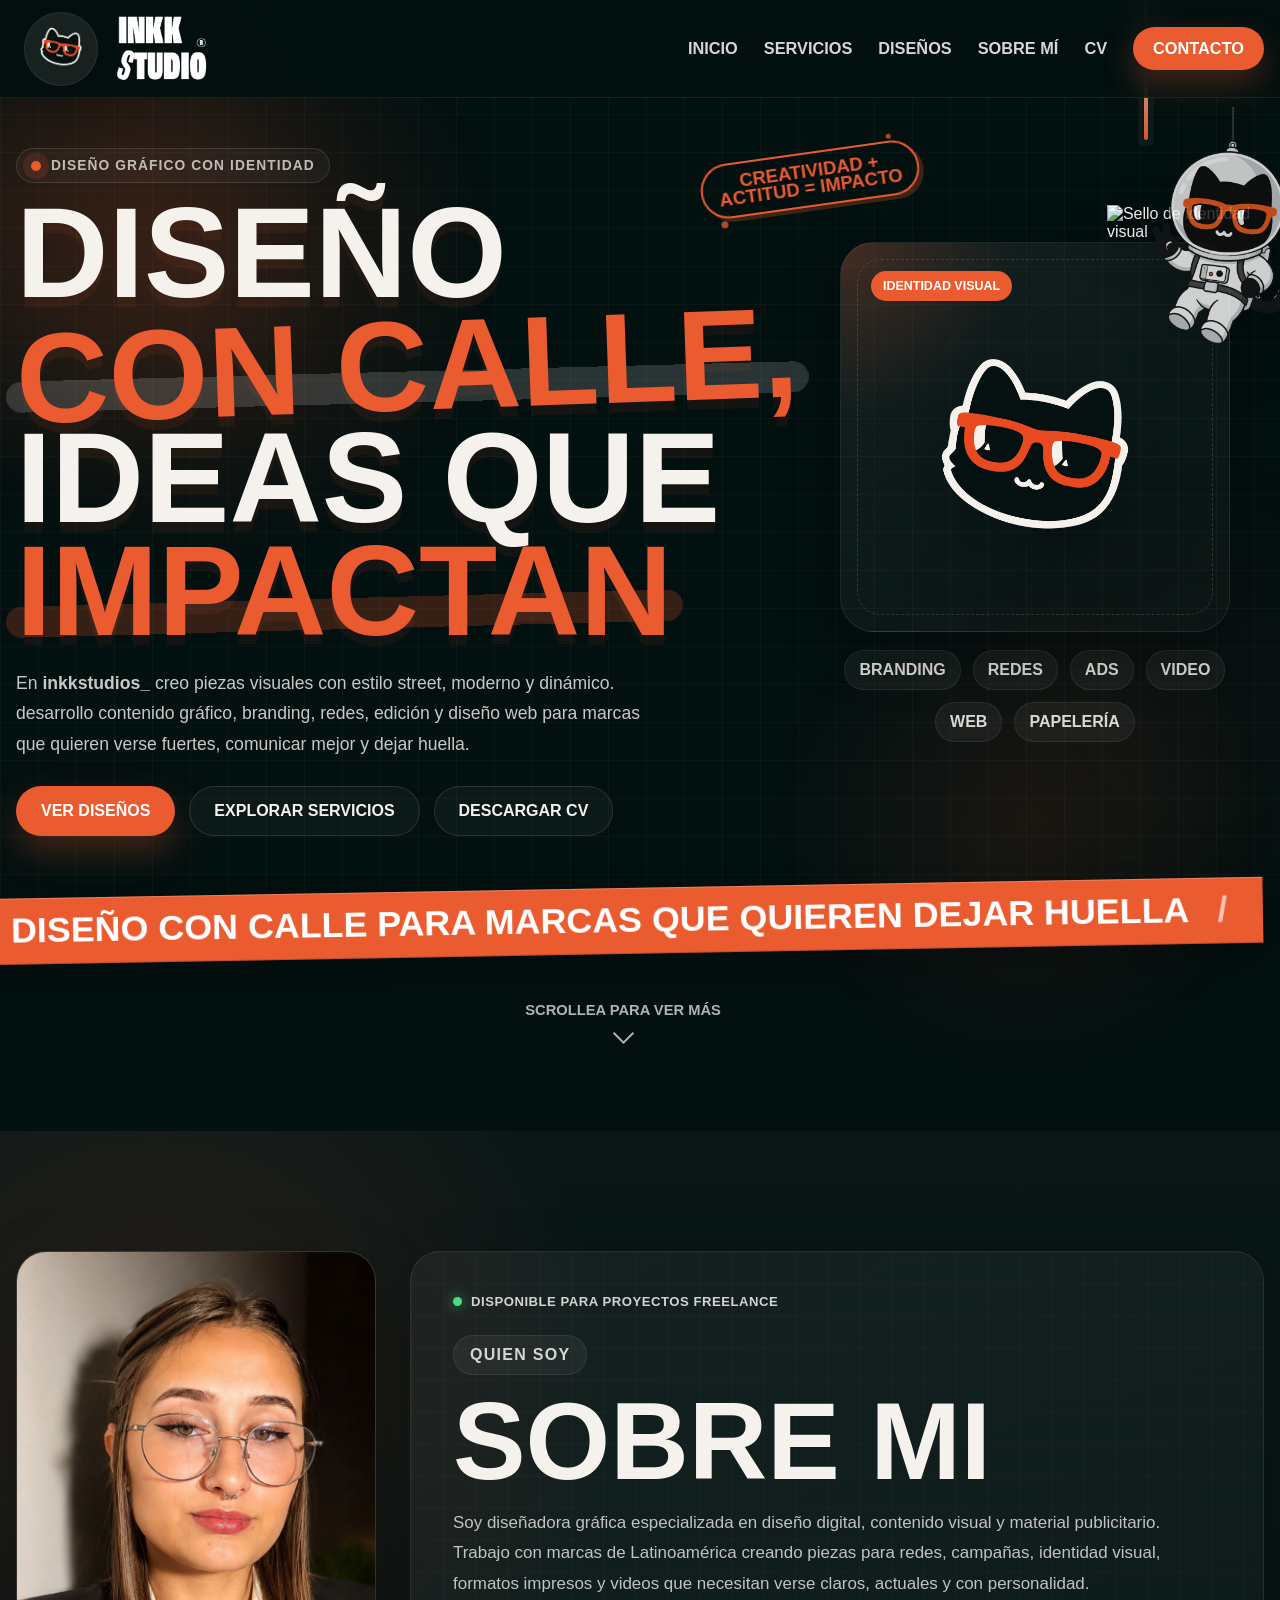
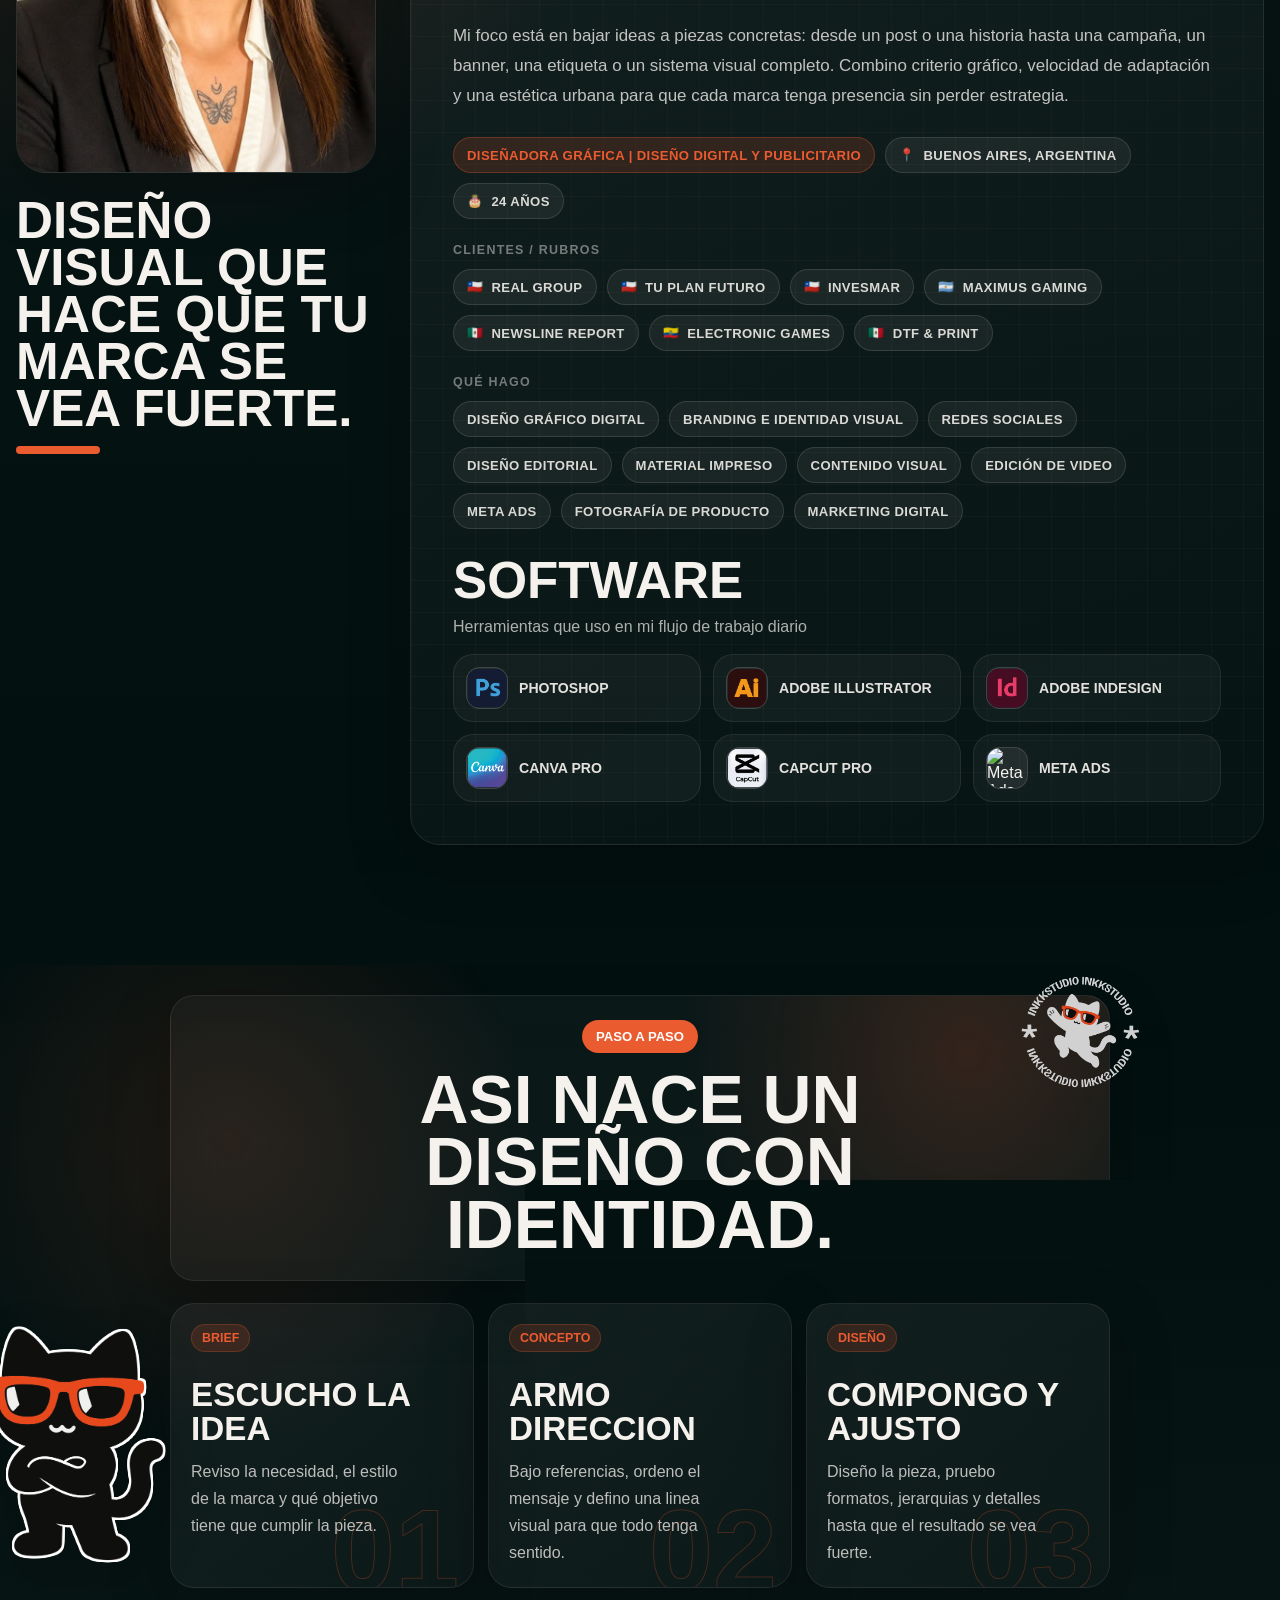
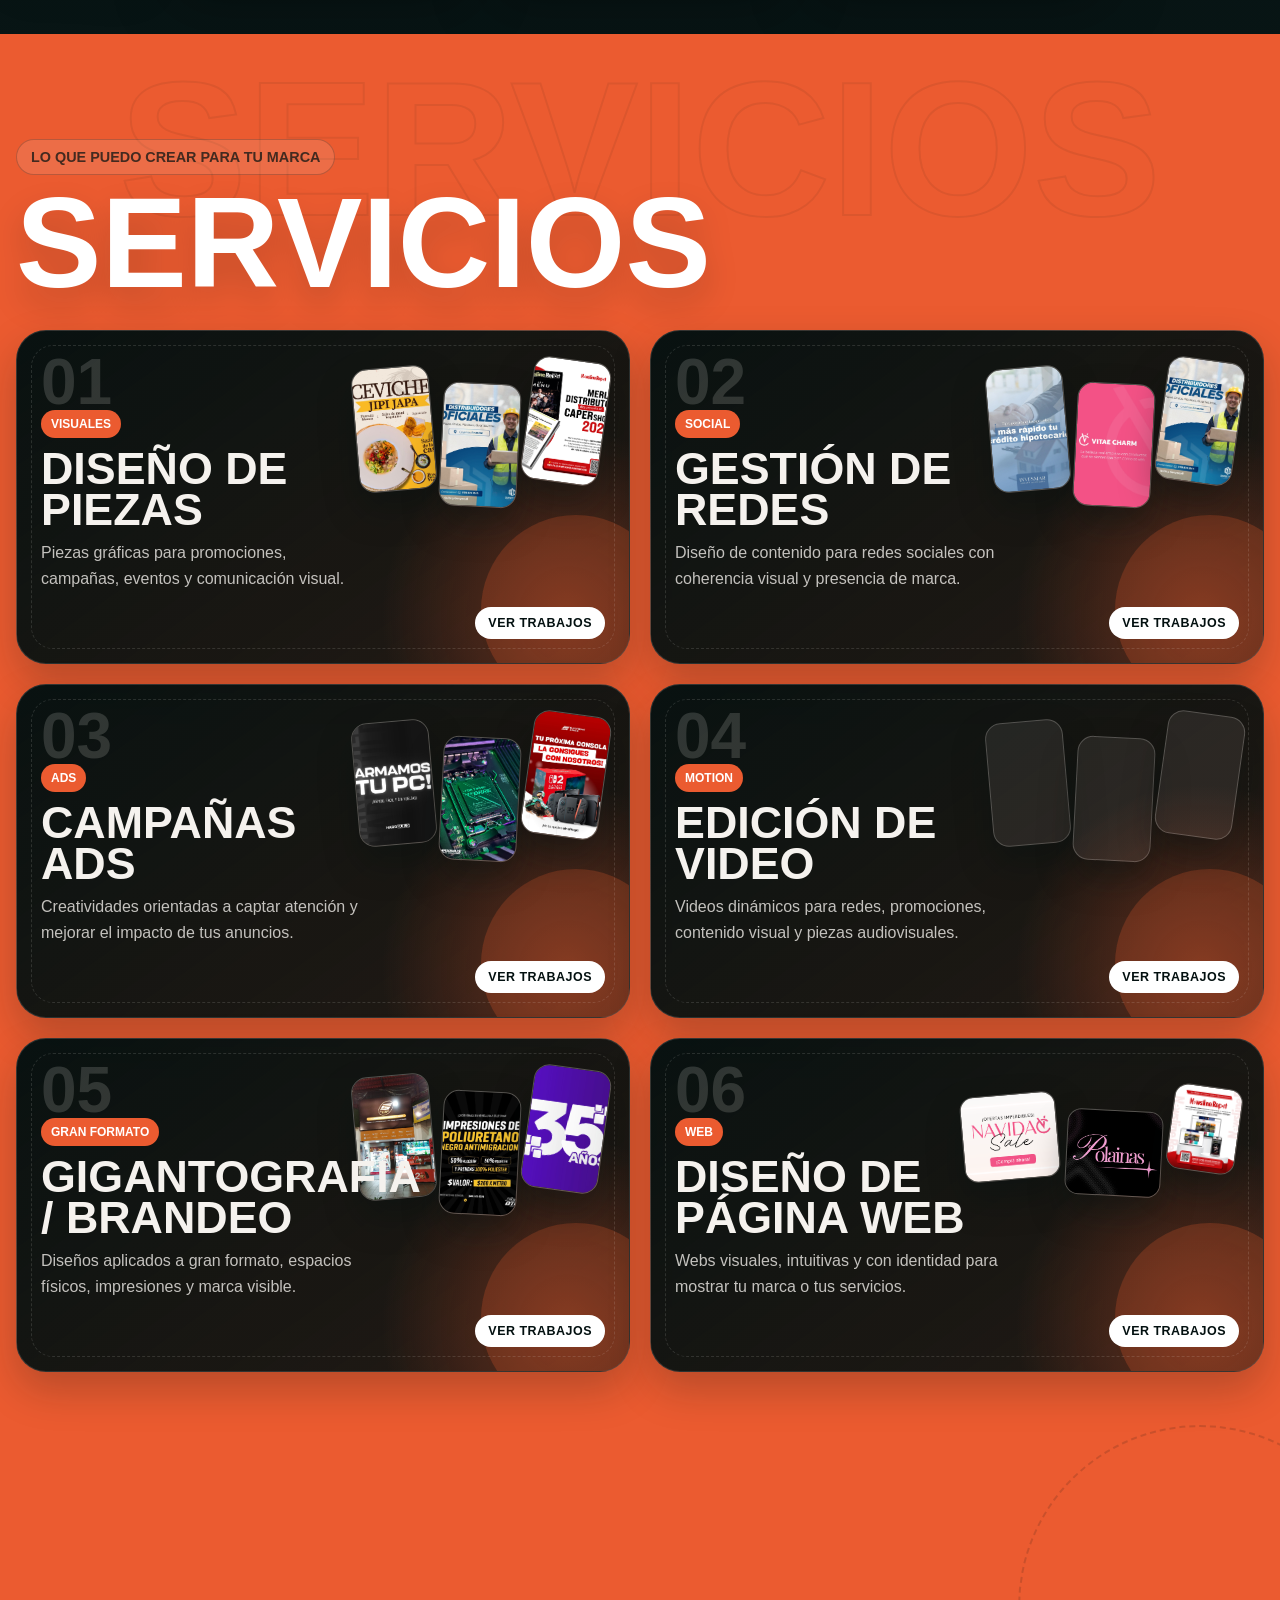
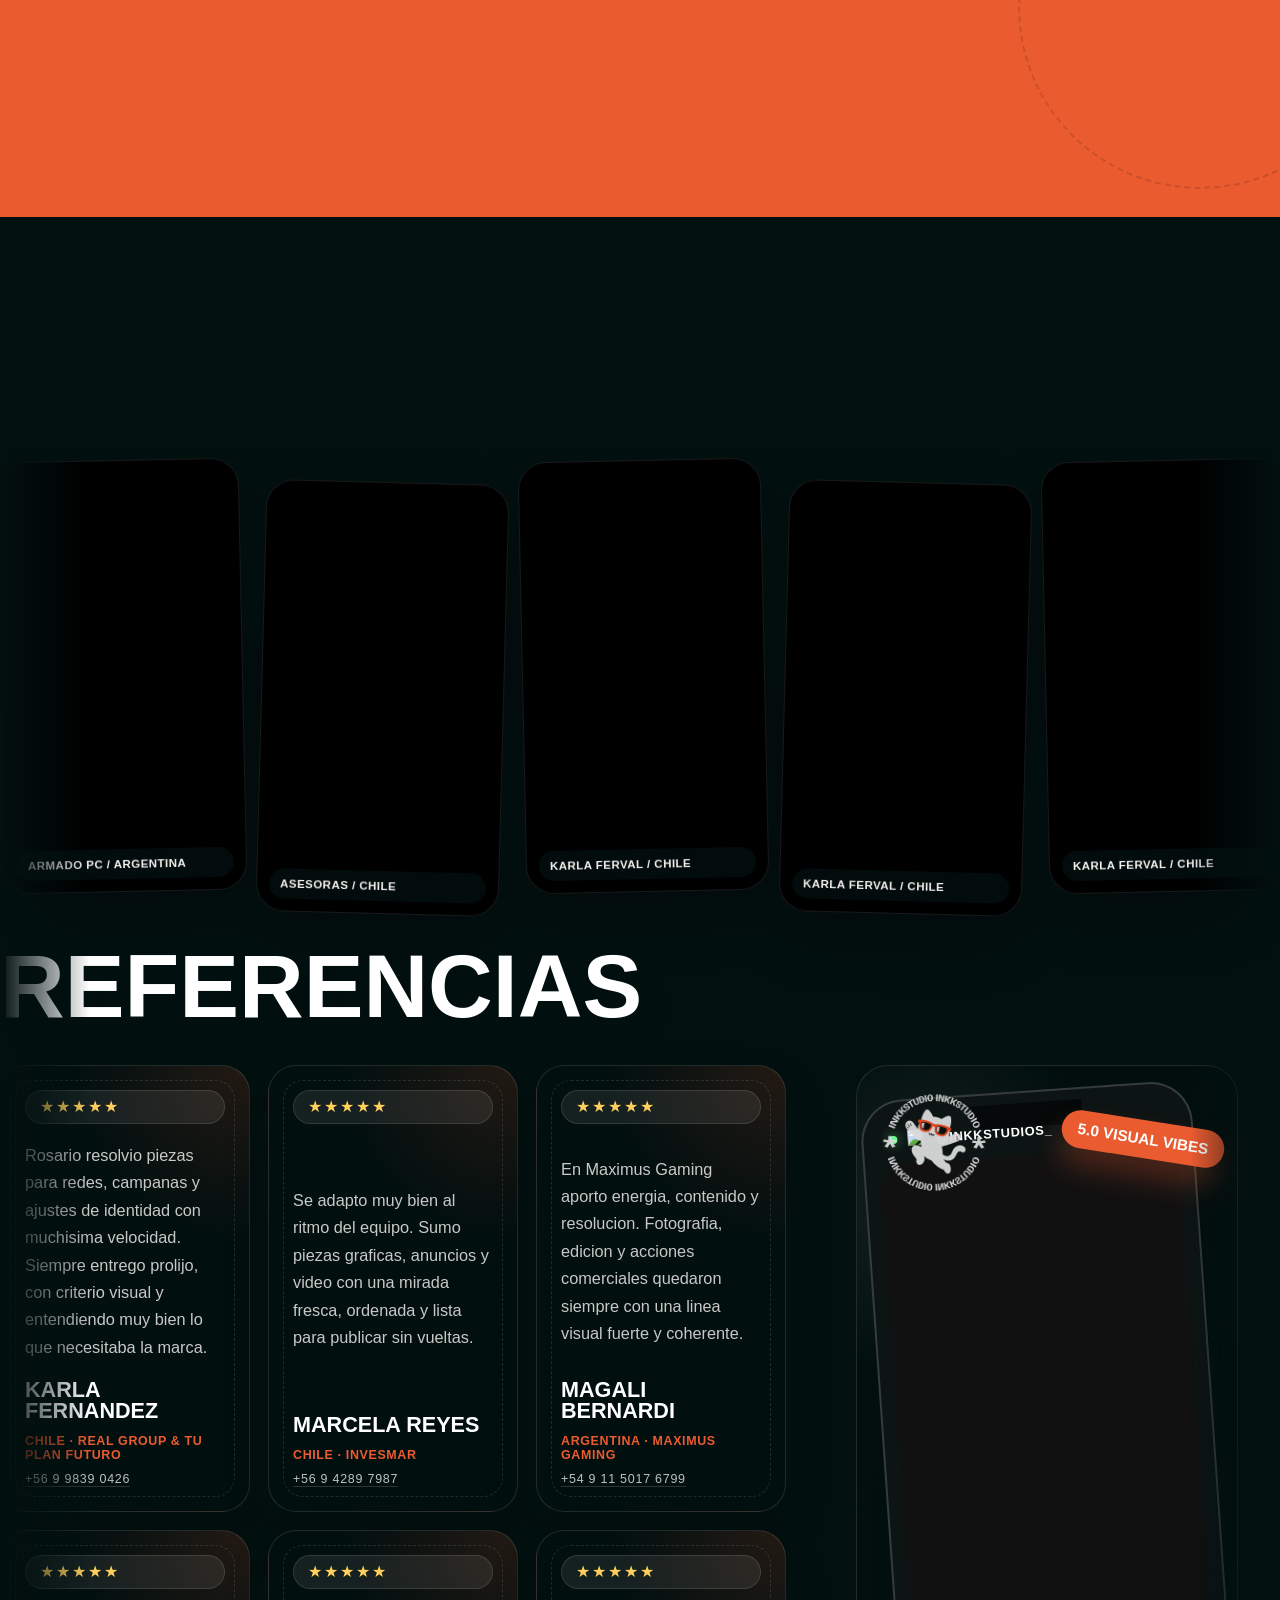
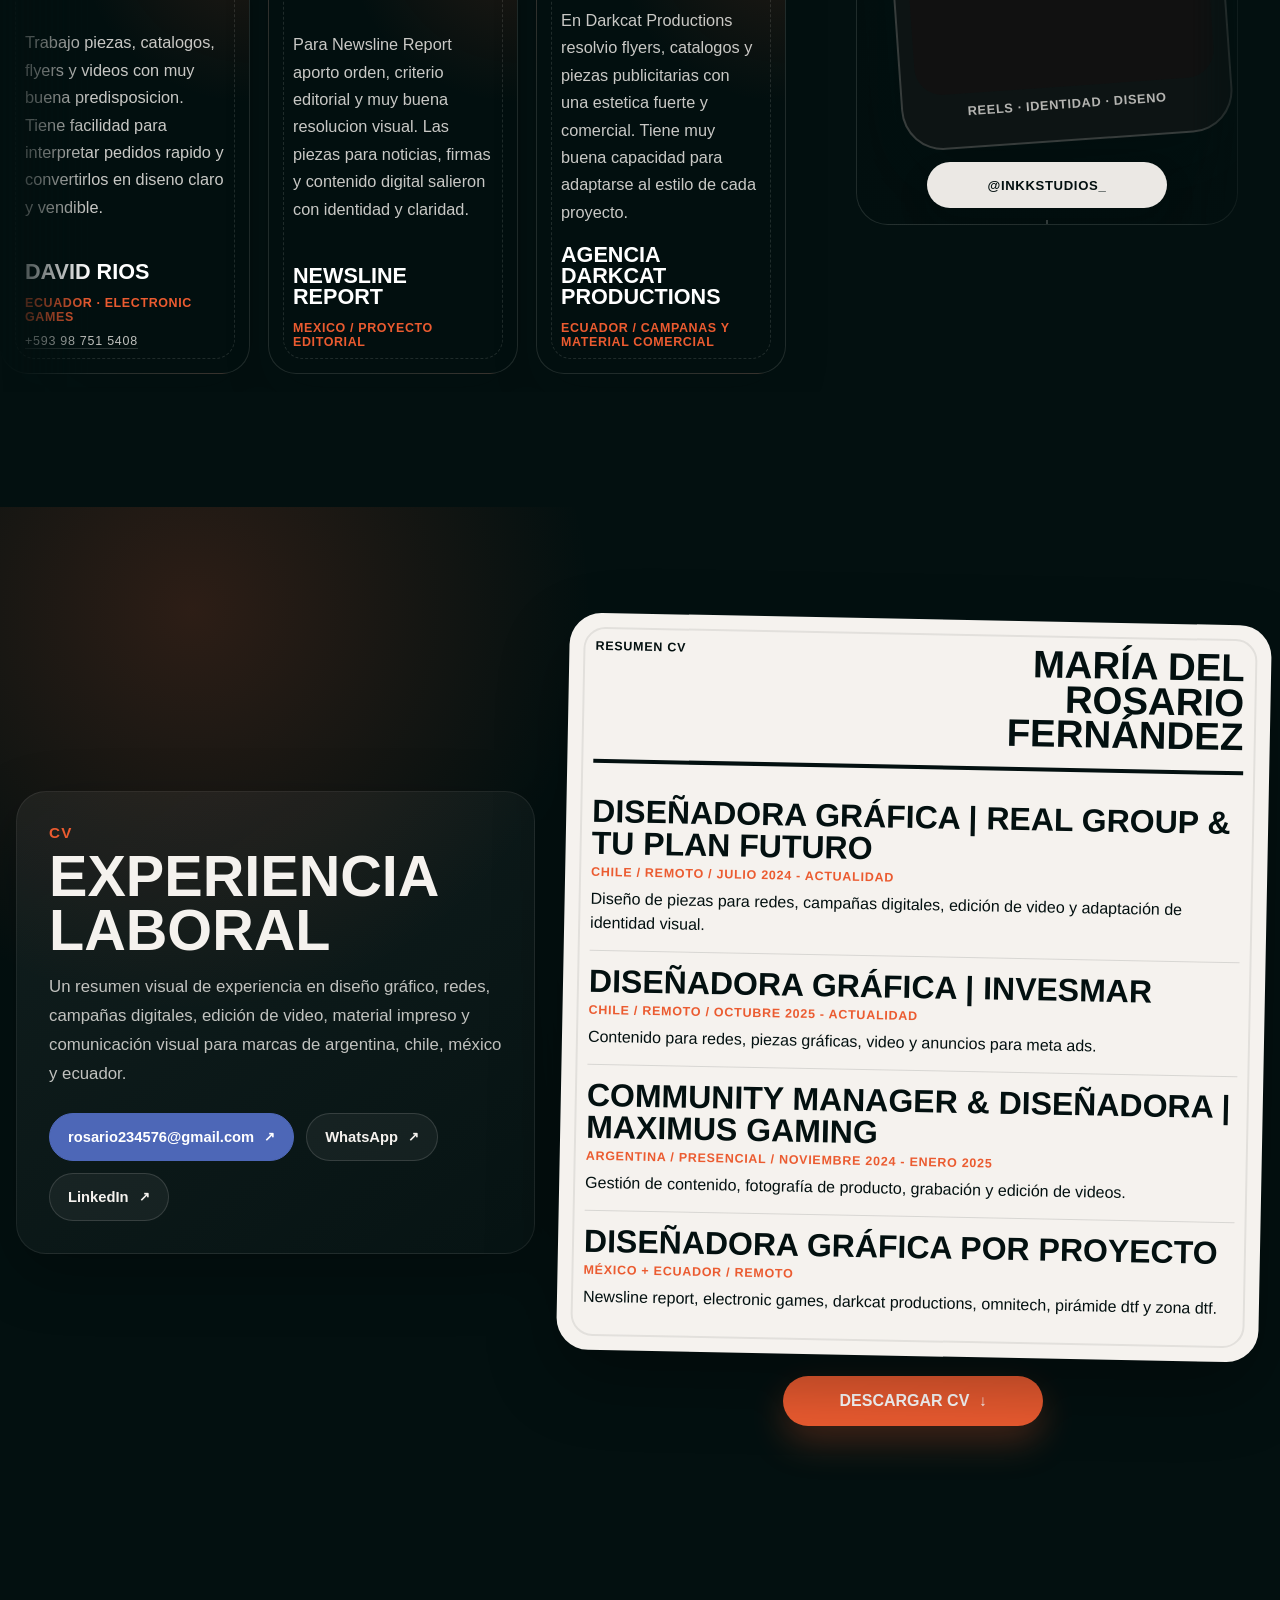
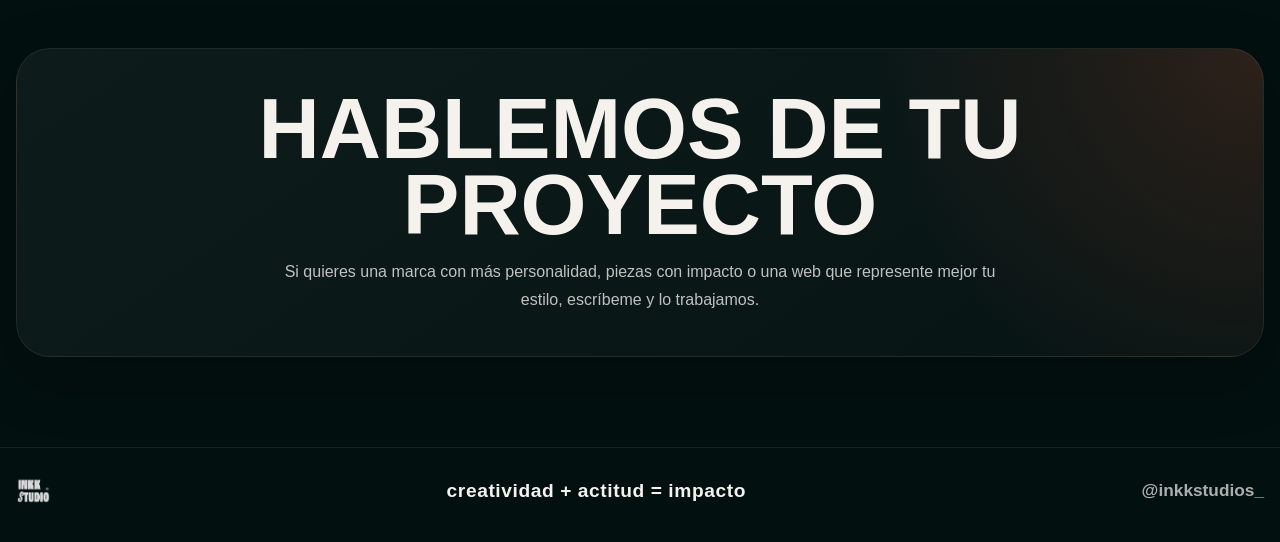
==== index.html @ b358d3f7 "commit inicial" ====
<!DOCTYPE html>
<html lang="es">
<head>
  <meta charset="UTF-8" />
  <meta name="viewport" content="width=device-width, initial-scale=1.0" />
  <title>Inkkstudios_ | Creatividad + Actitud = Impacto</title>
  <meta
    name="description"
    content="Inkkstudios_ es un estudio de diseño gráfico con estilo street, moderno y animado."
  />
  <link rel="stylesheet" href="css/style.css">
</head>
<body>
  <div class="bg-grid"></div>
  <div class="blob one"></div>
  <div class="blob two"></div>
  <div class="astronaut-rig" aria-hidden="true">
    <span class="astronaut-rope"></span>
    <div class="scroll-astronaut">
      <img src="assets/Gato astro.png" alt="">
    </div>
  </div>

  <header class="site-header">
    <div class="container nav">
      <a href="#inicio" class="brand">
        <div class="brand-logo">
          <img src="assets/gato.png" alt="Logo Inkkstudios_">
        </div>
        <div class="brand-name">
          <img src="assets/Logo Blanco.png" alt="Inkkstudios_" class="brand-wordmark">
        </div>
      </a>

      <nav class="nav-links">
        <a href="#inicio">inicio</a>
        <a href="#servicios">servicios</a>
        <a href="#disenos">diseños</a>
        <a href="#sobre-mi">sobre mí</a>
        <a href="#cv">cv</a>
        <a href="https://wa.me/5491132598397" target="_blank" class="btn-nav">contacto</a>
      </nav>
    </div>
  </header>

  <main>
    <section class="hero" id="inicio">
      <div class="container hero-wrap">
        <div class="hero-copy reveal-left">
          <span class="hero-kicker">diseño gráfico con identidad</span>
          <div class="hero-slogan">creatividad + actitud = impacto</div>

          <h1 class="hero-title">
            <span class="title-line title-bold">DISEÑO</span>
            <span class="title-line typing-line accent">
              <span class="typing-text typing-1">CON CALLE,</span>
            </span>
            <span class="title-line">IDEAS QUE</span>
            <span class="title-line typing-line">
              <span class="typing-text typing-2">IMPACTAN</span>
            </span>
          </h1>

          <p>
            en <strong>inkkstudios_</strong> creo piezas visuales con estilo street,
            moderno y dinámico. desarrollo contenido gráfico, branding, redes,
            edición y diseño web para marcas que quieren verse fuertes,
            comunicar mejor y dejar huella.
          </p>

          <div class="hero-actions">
            <a href="#disenos" class="btn btn-primary">ver diseños</a>
            <a href="#servicios" class="btn btn-secondary">explorar servicios</a>
            <a href="assets/CV-Maria-del-Rosario-Fernandez.pdf" download class="btn btn-secondary">descargar cv</a>
          </div>

        </div>

        <div class="hero-visual reveal-right">
          <div class="hero-card">
            <div class="hero-card-content">
              <span class="label">identidad visual</span>

              <div class="hero-logo">
                <img src="assets/gato.png" alt="Mascota Inkkstudios_">
              </div>

              <div class="hero-card-bottom">
              </div>
              <article class="review-card reveal-scale delay-2">
                <div class="review-stars" aria-label="5 estrellas">
                  <span>â˜…</span><span>â˜…</span><span>â˜…</span><span>â˜…</span><span>â˜…</span>
                </div>
                <p>Para Newsline Report aporto orden, criterio editorial y muy buena resolucion visual. Las piezas para noticias, firmas y contenido digital salieron con identidad y claridad.</p>
                <div class="review-footer">
                  <strong>Newsline Report</strong>
                  <span>Mexico / proyecto editorial</span>
                </div>
              </article>

              <article class="review-card reveal-scale delay-3">
                <div class="review-stars" aria-label="5 estrellas">
                  <span>â˜…</span><span>â˜…</span><span>â˜…</span><span>â˜…</span><span>â˜…</span>
                </div>
                <p>En Darkcat Productions resolvio flyers, catalogos y piezas publicitarias con una estetica fuerte y comercial. Tiene muy buena capacidad para adaptarse al estilo de cada proyecto.</p>
                <div class="review-footer">
                  <strong>Agencia Darkcat Productions</strong>
                  <span>Ecuador / campanas y material comercial</span>
                </div>
              </article>
            </div>

            <img class="hero-stamp" src="assets/sello .png" alt="Sello de identidad visual">
          </div>

          <div class="hero-tags">
            <span>branding</span>
            <span>redes</span>
            <span>ads</span>
            <span>video</span>
            <span>web</span>
            <span>papelería</span>
          </div>
        </div>

        <div class="hero-marquee" aria-label="Diseño con calle para marcas que quieren dejar huella">
          <div class="hero-marquee-track">
            <span>Diseño con calle para marcas que quieren dejar huella</span>
            <span>Creatividad + actitud = impacto</span>
            <span>Identidad visual con energía urbana</span>
            <span>Diseño con calle para marcas que quieren dejar huella</span>
            <span>Creatividad + actitud = impacto</span>
            <span>Identidad visual con energía urbana</span>
          </div>
        </div>

        <a href="#sobre-mi" class="scroll-cue" aria-label="Scrollear para ver más contenido">
          <span>scrollea para ver más</span>
          <span class="scroll-arrow" aria-hidden="true"></span>
        </a>
      </div>
    </section>

    <section class="about reveal" id="sobre-mi">
      <div class="container about-wrap">
        <div class="about-portrait reveal-left">
          <div class="about-photo-card">
            <img src="assets/Foto.jpg" alt="Foto de Inkkstudios_">
          </div>
          <h2>Diseño visual que hace que tu marca se vea fuerte.</h2>
        </div>

        <div class="about-copy reveal-right">
          <span class="about-status"><span></span> disponible para proyectos freelance</span>
          <span class="about-kicker">quien soy</span>
          <h2>sobre mi</h2>

          <p>
            Soy diseñadora gráfica especializada en diseño digital, contenido visual y material
            publicitario. Trabajo con marcas de Latinoamérica creando piezas para redes,
            campañas, identidad visual, formatos impresos y videos que necesitan verse claros,
            actuales y con personalidad.
          </p>

          <p>
            Mi foco está en bajar ideas a piezas concretas: desde un post o una historia hasta
            una campaña, un banner, una etiqueta o un sistema visual completo. Combino criterio
            gráfico, velocidad de adaptación y una estética urbana para que cada marca tenga
            presencia sin perder estrategia.
          </p>

          <div class="about-meta">
            <span>Diseñadora Gráfica | Diseño digital y publicitario</span>
            <span class="meta-chip meta-location">Buenos Aires, Argentina</span>
            <span>24 años</span>
          </div>

          <div class="about-section-block">
            <span class="about-mini-title">clientes / rubros</span>
            <div class="about-chip-list">
              <span class="country-chip country-cl">Real Group</span>
              <span class="country-chip country-cl">Tu Plan Futuro</span>
              <span class="country-chip country-cl">Invesmar</span>
              <span class="country-chip country-ar">Maximus Gaming</span>
              <span class="country-chip country-mx">Newsline Report</span>
              <span class="country-chip country-ec">Electronic Games</span>
              <span class="country-chip country-mx">DTF & print</span>
            </div>
          </div>

          <div class="about-section-block">
            <span class="about-mini-title">qué hago</span>
            <div class="about-chip-list">
              <span>Diseño gráfico digital</span>
              <span>Branding e identidad visual</span>
              <span>Redes sociales</span>
              <span>Diseño editorial</span>
              <span>Material impreso</span>
              <span>Contenido visual</span>
              <span>Edición de video</span>
              <span>Meta Ads</span>
              <span>Fotografía de producto</span>
              <span>Marketing digital</span>
            </div>
          </div>

          <div class="software-panel">
            <div class="software-head">
              <h3>software</h3>
              <p>herramientas que uso en mi flujo de trabajo diario</p>
            </div>

            <div class="software-list">
              <article class="software-item">
                <div class="software-icon" aria-hidden="true">
                  <img src="assets/Programas/Iconos 1-27.png" alt="Photoshop" class="software-icon-img">
                </div>
                <span class="software-name">Photoshop</span>
              </article>
              <article class="software-item">
                <div class="software-icon" aria-hidden="true">
                  <img src="assets/Programas/Iconos 1-28.png" alt="Illustrator" class="software-icon-img">
                </div>
                <span class="software-name">Adobe Illustrator</span>
              </article>
              <article class="software-item">
                <div class="software-icon" aria-hidden="true">
                  <img src="assets/Programas/Iconos 1-29.png" alt="InDesign" class="software-icon-img">
                </div>
                <span class="software-name">Adobe InDesign</span>
              </article>
              <article class="software-item">
                <div class="software-icon" aria-hidden="true">
                  <img src="assets/Programas/Iconos 1-33.png" alt="Canva" class="software-icon-img">
                </div>
                <span class="software-name">Canva Pro</span>
              </article>
              <article class="software-item">
                <div class="software-icon" aria-hidden="true">
                  <img src="assets/Programas/Iconos 1-32.png" alt="CapCut Pro" class="software-icon-img">
                </div>
                <span class="software-name">CapCut Pro</span>
              </article>
              <article class="software-item">
                <div class="software-icon" aria-hidden="true">
                  <img src="assets/Programas/MetaAds.png" alt="Meta Ads" class="software-icon-img">
                </div>
                <span class="software-name">Meta Ads</span>
              </article>
            </div>
          </div>
        </div>
      </div>
    </section>

    <section class="creative-bridge creative-bridge-cross" aria-label="Puente entre sobre mi y servicios">
      <div class="container bridge-wrap reveal">
        <div class="bridge-copy">
          <img src="assets/Sello .png" alt="Sello de identidad" class="bridge-stamp">
          <span class="bridge-kicker">paso a paso</span>
          <h2>asi nace un diseño con identidad.</h2>
        </div>
        <div class="bridge-steps">
          <article class="bridge-step reveal-scale delay-1" data-step="01">
            <span class="bridge-step-label">brief</span>
            <h3>escucho la idea</h3>
            <p>reviso la necesidad, el estilo de la marca y qué objetivo tiene que cumplir la pieza.</p>
          </article>
          <article class="bridge-step reveal-scale delay-2" data-step="02">
            <span class="bridge-step-label">concepto</span>
            <h3>armo direccion</h3>
            <p>bajo referencias, ordeno el mensaje y defino una linea visual para que todo tenga sentido.</p>
          </article>
          <article class="bridge-step reveal-scale delay-3" data-step="03">
            <span class="bridge-step-label">diseño</span>
            <h3>compongo y ajusto</h3>
            <p>diseño la pieza, pruebo formatos, jerarquias y detalles hasta que el resultado se vea fuerte.</p>
          </article>
        </div>
        <div class="bridge-cat" aria-hidden="true">
          <img src="assets/Gato posando 1 .png" alt="">
        </div>
      </div>
    </section>

<section class="services" id="servicios">
  <div class="container services-wrap">
    <div class="services-head reveal">
      <span class="services-kicker">lo que puedo crear para tu marca</span>
      <h2>servicios</h2>
    </div>

    <div class="services-grid">
      <a href="servicios/diseno-de-piezas.html" class="service-item reveal-scale delay-1">
        <span class="service-number">01</span>
        <div class="service-preview" aria-hidden="true">
          <img src="assets/proyectos/Gastronomia ( Ecuador)/1.jpg" alt="">
          <img src="assets/proyectos/Distribuidora ( Ecuador )/Post/1.jpg" alt="">
          <img src="assets/proyectos/Noticias (Méx y Arg)/Post/Nota Merlin.jpg" alt="">
        </div>
        <div class="service-content">
          <span class="service-tag">visuales</span>
          <h3>diseño de piezas</h3>
          <p>piezas gráficas para promociones, campañas, eventos y comunicación visual.</p>
          <span class="service-cta">ver trabajos</span>
        </div>
      </a>

      <a href="servicios/gestion-de-redes.html" class="service-item reveal-scale delay-2">
        <span class="service-number">02</span>
        <div class="service-preview" aria-hidden="true">
          <img src="assets/proyectos/Invesmar- (Chile)/01 - Post/1.jpg" alt="">
          <img src="assets/proyectos/Tienda Cosmética ( Argentina )/Post/1.jpg" alt="">
          <img src="assets/proyectos/Distribuidora ( Ecuador )/Post/1.jpg" alt="">
        </div>
        <div class="service-content">
          <span class="service-tag">social</span>
          <h3>gestión de redes</h3>
          <p>diseño de contenido para redes sociales con coherencia visual y presencia de marca.</p>
          <span class="service-cta">ver trabajos</span>
        </div>
      </a>

      <a href="servicios/campanas-ads.html" class="service-item reveal-scale delay-3">
        <span class="service-number">03</span>
        <div class="service-preview" aria-hidden="true">
          <img src="assets/proyectos/Armado de pc (Arg)/Post/1.jpg" alt="">
          <img src="assets/proyectos/Maximus gaming (Argentina)/fotos/1.jpg" alt="">
          <img src="assets/proyectos/Videojuegos (Ecuador)/Post/1.jpg" alt="">
        </div>
        <div class="service-content">
          <span class="service-tag">ads</span>
          <h3>campañas ads</h3>
          <p>creatividades orientadas a captar atención y mejorar el impacto de tus anuncios.</p>
          <span class="service-cta">ver trabajos</span>
        </div>
      </a>

      <a href="servicios/edicion-de-video.html" class="service-item reveal-scale delay-4">
        <span class="service-number">04</span>
        <div class="service-preview" aria-hidden="true">
          <video muted autoplay loop playsinline>
            <source src="assets/proyectos/Invesmar- (Chile)/Videos/1.mp4" type="video/mp4">
          </video>
          <video muted autoplay loop playsinline>
            <source src="assets/proyectos/Noticias (Méx y Arg)/Video/Newsline report 2.mp4" type="video/mp4">
          </video>
          <video muted autoplay loop playsinline>
            <source src="assets/proyectos/Armado de pc (Arg)/Video/1080 x 1920 (1).mp4" type="video/mp4">
          </video>
        </div>
        <div class="service-content">
          <span class="service-tag">motion</span>
          <h3>edición de video</h3>
          <p>videos dinámicos para redes, promociones, contenido visual y piezas audiovisuales.</p>
          <span class="service-cta">ver trabajos</span>
        </div>
      </a>

      <a href="servicios/gigantografia-brandeo.html" class="service-item reveal-scale delay-1">
        <span class="service-number">05</span>
        <div class="service-preview" aria-hidden="true">
          <img src="assets/proyectos/Videojuegos (Ecuador)/Carteles ( Gigantografía)/1.jpg" alt="">
          <img src="assets/proyectos/Imprenta DTF ( México)/1.jpg" alt="">
          <img src="assets/proyectos/Noticias (Méx y Arg)/Banner redes/Facebook.jpg" alt="">
        </div>
        <div class="service-content">
          <span class="service-tag">gran formato</span>
          <h3>gigantografía / brandeo</h3>
          <p>diseños aplicados a gran formato, espacios físicos, impresiones y marca visible.</p>
          <span class="service-cta">ver trabajos</span>
        </div>
      </a>

      <a href="servicios/diseno-web.html" class="service-item reveal-scale delay-2">
        <span class="service-number">06</span>
        <div class="service-preview service-preview-wide" aria-hidden="true">
          <img src="assets/proyectos/Tienda Cosmética ( Argentina )/Banner web/1.png" alt="">
          <img src="assets/proyectos/Indumentaria (arg)/Banner web/Banners/1.jpg" alt="">
          <img src="assets/proyectos/Noticias (Méx y Arg)/Post/Web.jpg" alt="">
        </div>
        <div class="service-content">
          <span class="service-tag">web</span>
          <h3>diseño de página web</h3>
          <p>webs visuales, intuitivas y con identidad para mostrar tu marca o tus servicios.</p>
          <span class="service-cta">ver trabajos</span>
        </div>
      </a>

      <a href="servicios/indumentaria.html" class="service-item reveal-scale delay-3">
        <span class="service-number">07</span>
        <div class="service-preview" aria-hidden="true">
          <img src="assets/proyectos/Indumentaria (arg)/Fotos/1.jpg" alt="">
          <img src="assets/proyectos/Indumentaria (arg)/Banner web/Productos/1.jpg" alt="">
          <img src="assets/proyectos/Imprenta DTF ( México)/IMG_6543.JPG" alt="">
        </div>
        <div class="service-content">
          <span class="service-tag">streetwear</span>
          <h3>indumentaria</h3>
          <p>aplicación gráfica sobre prendas, colecciones, uniformes y conceptos urbanos.</p>
          <span class="service-cta">ver trabajos</span>
        </div>
      </a>

      <a href="servicios/papeleria.html" class="service-item reveal-scale delay-4">
        <span class="service-number">08</span>
        <div class="service-preview" aria-hidden="true">
          <img src="assets/proyectos/Noticias (Méx y Arg)/Firmas corporativas/01 -Iris Galicia.jpg" alt="">
          <img src="assets/proyectos/Tienda Cosmética ( Argentina )/Etiquetas/Etiquetas nuevas_Blush .jpg" alt="">
          <img src="assets/proyectos/Asesoras Inmobiliaria ( Chile)/Marca/Original JPG.jpg" alt="">
        </div>
        <div class="service-content">
          <span class="service-tag">print</span>
          <h3>papelería</h3>
          <p>tarjetas, hojas membretadas, sobres y piezas impresas alineadas a tu identidad.</p>
          <span class="service-cta">ver trabajos</span>
        </div>
      </a>
    </div>
  </div>
</section>

    <section class="projects" id="disenos">
      <div class="container">
        <div class="section-head reveal">
          <h2>diseños</h2>
          <div class="video-tags" aria-label="Tipos de videos destacados">
            <span>reels</span>
            <span>ads</span>
            <span>historias</span>
            <span>campañas</span>
            <span>producto</span>
          </div>
        </div>
      </div>

      <div class="video-marquee reveal" aria-label="Carrusel infinito de videos de proyectos">
        <div class="video-marquee-track" data-video-marquee>
          <article class="video-tile">
            <video muted autoplay loop playsinline preload="auto" poster="assets/proyectos/Invesmar- (Chile)/01 - Post/1.jpg">
              <source src="assets/proyectos/Invesmar- (Chile)/Videos/1.mp4" type="video/mp4">
            </video>
            <span>invesmar / chile</span>
          </article>
          <article class="video-tile">
            <video muted autoplay loop playsinline preload="auto" poster="assets/proyectos/Maximus gaming (Argentina)/fotos/1.jpg">
              <source src="assets/proyectos/Maximus gaming (Argentina)/Videos/505a44c8-109b-477a-810c-bd90c9a0b3ab.mp4" type="video/mp4">
            </video>
            <span>maximus / argentina</span>
          </article>
          <article class="video-tile">
            <video muted autoplay loop playsinline preload="auto" poster="assets/proyectos/Noticias (Méx y Arg)/Post/Nota Merlin.jpg">
              <source src="assets/proyectos/Noticias (Méx y Arg)/Video/Newsline report 2.mp4" type="video/mp4">
            </video>
            <span>newsline / méxico</span>
          </article>
          <article class="video-tile">
            <video muted autoplay loop playsinline preload="auto" poster="assets/proyectos/Armado de pc (Arg)/Post/1.jpg">
              <source src="assets/proyectos/Armado de pc (Arg)/Video/1080 x 1920 (1).mp4" type="video/mp4">
            </video>
            <span>armado pc / argentina</span>
          </article>
          <article class="video-tile">
            <video muted autoplay loop playsinline preload="auto" poster="assets/proyectos/Distribuidora ( Ecuador )/Post/1.jpg">
              <source src="assets/proyectos/Distribuidora ( Ecuador )/Video/8620a042-ee78-423b-a843-beeae3a2118f.mp4" type="video/mp4">
            </video>
            <span>distribuidora / ecuador</span>
          </article>
          <article class="video-tile">
            <video muted autoplay loop playsinline preload="auto" poster="assets/proyectos/Asesoras Inmobiliaria ( Chile)/Contenido de redes/Tu plan futuro/1.jpg">
              <source src="assets/proyectos/Asesoras Inmobiliaria ( Chile)/Contenido de redes/Tu plan futuro/Videos/Tu plan futuro - Video 1.mp4" type="video/mp4">
            </video>
            <span>tu plan futuro / chile</span>
          </article>
          <article class="video-tile">
            <video muted autoplay loop playsinline preload="auto" poster="assets/proyectos/Videojuegos (Ecuador)/Post/1.jpg">
              <source src="assets/proyectos/Videojuegos (Ecuador)/Videos/1.mp4" type="video/mp4">
            </video>
            <span>electronic games / ecuador</span>
          </article>
          <article class="video-tile">
            <video muted autoplay loop playsinline preload="auto" poster="assets/proyectos/Asesoras Inmobiliaria ( Chile)/Contenido de redes/Karla. ferval/DESDEACA.jpg">
              <source src="assets/proyectos/Asesoras Inmobiliaria ( Chile)/Contenido de redes/Karla. ferval/Video/Parque quinta.mp4" type="video/mp4">
            </video>
            <span>karla ferval / chile</span>
          </article>

          <article class="video-tile" aria-hidden="true">
            <video muted autoplay loop playsinline preload="auto" poster="assets/proyectos/Invesmar- (Chile)/01 - Post/1.jpg">
              <source src="assets/proyectos/Invesmar- (Chile)/Videos/1.mp4" type="video/mp4">
            </video>
            <span>invesmar / chile</span>
          </article>
          <article class="video-tile" aria-hidden="true">
            <video muted autoplay loop playsinline preload="auto" poster="assets/proyectos/Maximus gaming (Argentina)/fotos/1.jpg">
              <source src="assets/proyectos/Maximus gaming (Argentina)/Videos/505a44c8-109b-477a-810c-bd90c9a0b3ab.mp4" type="video/mp4">
            </video>
            <span>maximus / argentina</span>
          </article>
          <article class="video-tile" aria-hidden="true">
            <video muted autoplay loop playsinline preload="auto" poster="assets/proyectos/Noticias (Méx y Arg)/Post/Nota Merlin.jpg">
              <source src="assets/proyectos/Noticias (Méx y Arg)/Video/Newsline report 2.mp4" type="video/mp4">
            </video>
            <span>newsline / méxico</span>
          </article>
          <article class="video-tile" aria-hidden="true">
            <video muted autoplay loop playsinline preload="auto" poster="assets/proyectos/Armado de pc (Arg)/Post/1.jpg">
              <source src="assets/proyectos/Armado de pc (Arg)/Video/1080 x 1920 (1).mp4" type="video/mp4">
            </video>
            <span>armado pc / argentina</span>
          </article>
          <article class="video-tile" aria-hidden="true">
            <video muted autoplay loop playsinline preload="auto" poster="assets/proyectos/Distribuidora ( Ecuador )/Post/1.jpg">
              <source src="assets/proyectos/Distribuidora ( Ecuador )/Video/8620a042-ee78-423b-a843-beeae3a2118f.mp4" type="video/mp4">
            </video>
            <span>distribuidora / ecuador</span>
          </article>
          <article class="video-tile" aria-hidden="true">
            <video muted autoplay loop playsinline preload="auto" poster="assets/proyectos/Asesoras Inmobiliaria ( Chile)/Contenido de redes/Tu plan futuro/1.jpg">
              <source src="assets/proyectos/Asesoras Inmobiliaria ( Chile)/Contenido de redes/Tu plan futuro/Videos/Tu plan futuro - Video 1.mp4" type="video/mp4">
            </video>
            <span>tu plan futuro / chile</span>
          </article>
          <article class="video-tile" aria-hidden="true">
            <video muted autoplay loop playsinline preload="auto" poster="assets/proyectos/Videojuegos (Ecuador)/Post/1.jpg">
              <source src="assets/proyectos/Videojuegos (Ecuador)/Videos/1.mp4" type="video/mp4">
            </video>
            <span>electronic games / ecuador</span>
          </article>
          <article class="video-tile" aria-hidden="true">
            <video muted autoplay loop playsinline preload="auto" poster="assets/proyectos/Asesoras Inmobiliaria ( Chile)/Contenido de redes/Karla. ferval/DESDEACA.jpg">
              <source src="assets/proyectos/Asesoras Inmobiliaria ( Chile)/Contenido de redes/Karla. ferval/Video/Parque quinta.mp4" type="video/mp4">
            </video>
            <span>karla ferval / chile</span>
          </article>
          </div>

          <div class="section-head reveal reviews-editorial-head">
            <h2>referencias</h2>
          </div>

          <div class="reviews-editorial">
            <div class="reviews-grid reviews-grid-fancy">
              <article class="review-card reveal-scale delay-1">
                <div class="review-stars" aria-label="5 estrellas">
                  <span>★</span><span>★</span><span>★</span><span>★</span><span>★</span>
                </div>
                <p>Rosario resolvio piezas para redes, campanas y ajustes de identidad con muchisima velocidad. Siempre entrego prolijo, con criterio visual y entendiendo muy bien lo que necesitaba la marca.</p>
                <div class="review-footer">
                  <strong>Karla Fernandez</strong>
                  <span>Chile · Real Group & Tu Plan Futuro</span>
                  <a href="tel:+56998390426">+56 9 9839 0426</a>
                </div>
              </article>

              <article class="review-card reveal-scale delay-2">
                <div class="review-stars" aria-label="5 estrellas">
                  <span>★</span><span>★</span><span>★</span><span>★</span><span>★</span>
                </div>
                <p>Se adapto muy bien al ritmo del equipo. Sumo piezas graficas, anuncios y video con una mirada fresca, ordenada y lista para publicar sin vueltas.</p>
                <div class="review-footer">
                  <strong>Marcela Reyes</strong>
                  <span>Chile · Invesmar</span>
                  <a href="tel:+56942897987">+56 9 4289 7987</a>
                </div>
              </article>

              <article class="review-card reveal-scale delay-3">
                <div class="review-stars" aria-label="5 estrellas">
                  <span>★</span><span>★</span><span>★</span><span>★</span><span>★</span>
                </div>
                <p>En Maximus Gaming aporto energia, contenido y resolucion. Fotografia, edicion y acciones comerciales quedaron siempre con una linea visual fuerte y coherente.</p>
                <div class="review-footer">
                  <strong>Magali Bernardi</strong>
                  <span>Argentina · Maximus Gaming</span>
                  <a href="tel:+5491150176799">+54 9 11 5017 6799</a>
                </div>
              </article>

              <article class="review-card reveal-scale delay-1">
                <div class="review-stars" aria-label="5 estrellas">
                  <span>★</span><span>★</span><span>★</span><span>★</span><span>★</span>
                </div>
                <p>Trabajo piezas, catalogos, flyers y videos con muy buena predisposicion. Tiene facilidad para interpretar pedidos rapido y convertirlos en diseno claro y vendible.</p>
                <div class="review-footer">
                  <strong>David Rios</strong>
                  <span>Ecuador · Electronic Games</span>
                  <a href="tel:+593987515408">+593 98 751 5408</a>
                </div>
              </article>
              <article class="review-card reveal-scale delay-2">
                <div class="review-stars" aria-label="5 estrellas">
                  <span>â˜…</span><span>â˜…</span><span>â˜…</span><span>â˜…</span><span>â˜…</span>
                </div>
                <p>Para Newsline Report aporto orden, criterio editorial y muy buena resolucion visual. Las piezas para noticias, firmas y contenido digital salieron con identidad y claridad.</p>
                <div class="review-footer">
                  <strong>Newsline Report</strong>
                  <span>Mexico / proyecto editorial</span>
                </div>
              </article>

              <article class="review-card reveal-scale delay-3">
                <div class="review-stars" aria-label="5 estrellas">
                  <span>â˜…</span><span>â˜…</span><span>â˜…</span><span>â˜…</span><span>â˜…</span>
                </div>
                <p>En Darkcat Productions resolvio flyers, catalogos y piezas publicitarias con una estetica fuerte y comercial. Tiene muy buena capacidad para adaptarse al estilo de cada proyecto.</p>
                <div class="review-footer">
                  <strong>Agencia Darkcat Productions</strong>
                  <span>Ecuador / campanas y material comercial</span>
                </div>
              </article>
            </div>

            <aside class="reviews-side reveal-right">
              <div class="ig-phone-wrap">
                <img src="assets/Sello .png" alt="Sello" class="reviews-stamp">
                <div class="ig-phone">
                  <div class="ig-phone-top">
                    <span class="ig-dot"></span>
                    <img src="assets/logo IG.png" alt="Instagram">
                    <strong>@inkkstudios_</strong>
                  </div>
                  <video src="assets/Video.mp4" autoplay muted loop playsinline></video>
                  <div class="ig-phone-bottom">
                    <span>reels · identidad · diseno</span>
                  </div>
                </div>
                <div class="ig-badge">5.0 visual vibes</div>
                <a href="https://www.instagram.com/inkkstudios_/" target="_blank" rel="noopener noreferrer" class="ig-direct-btn">@inkkstudios_</a>
              </div>
            </aside>
          </div>
        </div>
    </section>

    <section class="reviews" id="resenas">
      <div class="container">
        <div class="section-head reveal">
          <h2>referencias</h2>
        </div>

        <div class="reviews-showcase">
          <div class="reviews-grid">
          <article class="review-card review-card-legacy reveal-scale delay-1">
            <span class="review-number">01</span>
            <p>referencia laboral vinculada a piezas para redes, campañas digitales, video e identidad visual.</p>
            <div>
              <strong>Karla Fernández</strong>
              <span>Chile / Real Group & Tu Plan Futuro</span>
            </div>
          </article>
          <article class="review-card review-card-legacy reveal-scale delay-2">
            <span class="review-number">02</span>
            <p>referencia de proyecto vinculada a contenido para redes, campañas digitales, video y anuncios.</p>
            <div>
              <strong>Invesmar</strong>
              <span>Chile</span>
            </div>
          </article>
          <article class="review-card review-card-legacy reveal-scale delay-3">
            <span class="review-number">03</span>
            <p>referencia laboral vinculada a gestión de contenido, fotografía de producto y campañas comerciales.</p>
            <div>
              <strong>Magalí Bernardi</strong>
              <span>Argentina / Maximus Gaming</span>
            </div>
          </article>
          <article class="review-card review-card-legacy reveal-scale delay-1">
            <span class="review-number">04</span>
            <p>referencia de proyecto vinculada a piezas gráficas, videos, catálogos, flyers y gigantografías.</p>
            <div>
              <strong>David Ríos</strong>
              <span>Ecuador / Electronic Games</span>
            </div>
          </article>
          <article class="review-card review-card-legacy reveal-scale delay-2">
            <span class="review-number">05</span>
            <p>referencia de proyecto vinculada a contenido editorial, plantillas, video y firmas corporativas.</p>
            <div>
              <strong>Newsline Report</strong>
              <span>México</span>
            </div>
          </article>
          <article class="review-card review-card-legacy reveal-scale delay-3">
            <span class="review-number">06</span>
            <p>referencia de proyecto vinculada a campañas publicitarias, flyers y material comercial.</p>
            <div>
              <strong>Agencia Darkcat Productions</strong>
              <span>Ecuador</span>
            </div>
          </article>
        </div>
      </div>
    </section>

    <section class="cv-preview" id="cv">
      <div class="container">
        <div class="cv-wrap reveal">
          <div class="cv-copy">
            <span class="mini-kicker">cv</span>
            <h2>experiencia laboral</h2>
            <p>un resumen visual de experiencia en diseño gráfico, redes, campañas digitales, edición de video, material impreso y comunicación visual para marcas de Argentina, Chile, México y Ecuador.</p>
            <div class="cv-contact-actions" aria-label="Links de contacto">
              <a href="mailto:rosario234576@gmail.com" class="cv-contact-btn">rosario234576@gmail.com</a>
              <a href="https://wa.me/5491132598397" target="_blank">WhatsApp</a>
              <a href="https://www.linkedin.com/in/rosariofernandezarg/" target="_blank">LinkedIn</a>
            </div>
          </div>

          <div class="cv-file-wrap">
            <div class="cv-paper" aria-label="Resumen escrito del CV">
              <div class="cv-paper-head">
                <span>resumen cv</span>
                <strong>María del Rosario Fernández</strong>
              </div>
              <article class="cv-entry">
                <h3>Diseñadora gráfica | Real Group & Tu Plan Futuro</h3>
                <span>Chile / remoto / julio 2024 - actualidad</span>
                <p>diseño de piezas para redes, campañas digitales, edición de video y adaptación de identidad visual.</p>
              </article>
              <article class="cv-entry">
                <h3>Diseñadora gráfica | Invesmar</h3>
                <span>Chile / remoto / octubre 2025 - actualidad</span>
                <p>contenido para redes, piezas gráficas, video y anuncios para meta ads.</p>
              </article>
              <article class="cv-entry">
                <h3>Community manager & diseñadora | Maximus Gaming</h3>
                <span>Argentina / presencial / noviembre 2024 - enero 2025</span>
                <p>gestión de contenido, fotografía de producto, grabación y edición de videos.</p>
              </article>
              <article class="cv-entry">
                <h3>Diseñadora gráfica por proyecto</h3>
                <span>México + Ecuador / remoto</span>
                <p>newsline report, electronic games, darkcat productions, omnitech, pirámide dtf y zona dtf.</p>
              </article>
            </div>
            <div class="cv-download-row">
              <a href="assets/CV Fernández Maria del Rosario.pdf" download class="btn btn-primary">descargar cv</a>
            </div>
          </div>
        </div>
      </div>
    </section>

    <section class="contact" id="contacto">
      <div class="container">
        <div class="contact-box reveal">
          <div>
            <h2>hablemos de tu proyecto</h2>
            <p>
              si quieres una marca con más personalidad, piezas con impacto
              o una web que represente mejor tu estilo, escríbeme y lo trabajamos.
            </p>
          </div>
          </div>

          <aside class="reviews-side reveal-right">
            <div class="ig-phone-wrap">
              <div class="ig-phone">
                <div class="ig-phone-top">
                  <span class="ig-dot"></span>
                  <img src="assets/logo 1-30.png" alt="Instagram">
                  <strong>@inkkstudios_</strong>
                </div>
                <video src="assets/Video.mp4" autoplay muted loop playsinline></video>
                <div class="ig-phone-bottom">
                  <span>reels · identidad · diseno</span>
                </div>
              </div>
              <div class="ig-badge">5.0 visual vibes</div>
              <div class="ig-cat">
                <img src="assets/Gato posando 1.png" alt="Gatito posando">
              </div>
            </div>
          </aside>
        </div>
      </div>
    </section>
  </main>

  <footer class="footer">
    <div class="container footer-inner">
      <div><strong>inkkstudios_</strong> — creatividad + actitud = impacto</div>
      <div class="footer-brand">
        <img src="assets/Logo Blanco.png" alt="Inkkstudios_">
      </div>
      <div class="footer-claim">creatividad + actitud = impacto</div>
      <div class="footer-handle">@inkkstudios_</div>
    </div>
  </footer>

  <script>
    const revealElements = document.querySelectorAll(
      ".reveal, .reveal-left, .reveal-right, .reveal-scale"
    );

    const observer = new IntersectionObserver(
      (entries) => {
        entries.forEach((entry) => {
          if (entry.isIntersecting) {
            entry.target.classList.add("visible");
          }
        });
      },
      {
        threshold: 0.12
      }
    );

    revealElements.forEach((el) => observer.observe(el));

    const astronautRig = document.querySelector(".astronaut-rig");
    const scrollAstronaut = document.querySelector(".scroll-astronaut");
    const siteHeader = document.querySelector(".site-header");
    const marqueeTrack = document.querySelector("[data-video-marquee]");
    const projectVideos = [
      "assets/proyectos/Armado de pc (Arg)/Video/1080 x 1920 (1).mp4",
      "assets/proyectos/Asesoras Inmobiliaria ( Chile)/04 - Video Julio/Video julio.mp4",
      "assets/proyectos/Asesoras Inmobiliaria ( Chile)/Contenido de redes/Karla. ferval/Post/Atelier Prat(1).mp4",
      "assets/proyectos/Asesoras Inmobiliaria ( Chile)/Contenido de redes/Karla. ferval/Video/Parque quinta.mp4",
      "assets/proyectos/Asesoras Inmobiliaria ( Chile)/Contenido de redes/Karla. ferval/Video/Proyecto metro moneda .mp4",
      "assets/proyectos/Asesoras Inmobiliaria ( Chile)/Contenido de redes/Tu plan futuro/Videos/Tu plan futuro - Video 1.mp4",
      "assets/proyectos/Asesoras Inmobiliaria ( Chile)/Contenido de redes/Tu plan futuro/Videos/Video 1- OCTUBRE.mp4",
      "assets/proyectos/Asesoras Inmobiliaria ( Chile)/Contenido de redes/Tu plan futuro/Videos/Video 2 - Gabriel .mp4",
      "assets/proyectos/Asesoras Inmobiliaria ( Chile)/Contenido de redes/Tu plan futuro/Videos/Video octubre 2.mp4",
      "assets/proyectos/Distribuidora ( Ecuador )/Video/08bc8b58-af64-49f3-afca-33a96a949324.mp4",
      "assets/proyectos/Distribuidora ( Ecuador )/Video/8620a042-ee78-423b-a843-beeae3a2118f.mp4",
      "assets/proyectos/Indumentaria (arg)/Historias/2.mp4",
      "assets/proyectos/Indumentaria (arg)/Historias/c (1).mp4",
      "assets/proyectos/Invesmar- (Chile)/Historias/3.mp4",
      "assets/proyectos/Invesmar- (Chile)/Historias/4.mp4",
      "assets/proyectos/Invesmar- (Chile)/Videos/1.mp4",
      "assets/proyectos/Invesmar- (Chile)/Videos/2.mp4",
      "assets/proyectos/Invesmar- (Chile)/Videos/3.mp4",
      "assets/proyectos/Invesmar- (Chile)/Videos/4.mp4",
      "assets/proyectos/Invesmar- (Chile)/Videos/5.mp4",
      "assets/proyectos/Invesmar- (Chile)/Videos/7.mp4",
      "assets/proyectos/Invesmar- (Chile)/Videos/8.mp4",
      "assets/proyectos/Maximus gaming (Argentina)/Videos/35093dec-b60d-4371-b8dd-e84911aa3f82.mp4",
      "assets/proyectos/Maximus gaming (Argentina)/Videos/46655fc4-857f-402a-99e1-6c0dd319a0ad.mp4",
      "assets/proyectos/Maximus gaming (Argentina)/Videos/4a93e1d7-e318-4be5-b207-7b308ef87ed4.mp4",
      "assets/proyectos/Maximus gaming (Argentina)/Videos/505a44c8-109b-477a-810c-bd90c9a0b3ab.mp4",
      "assets/proyectos/Maximus gaming (Argentina)/Videos/ddc00307-f1ed-4d4d-93fa-5367d3b4a0ee.mp4",
      "assets/proyectos/Noticias (Méx y Arg)/Video/Newsline report 2.mp4",
      "assets/proyectos/Tienda Cosmética ( Argentina )/Historias/Cierre vitae (3).mp4",
      "assets/proyectos/Videojuegos (Ecuador)/Videos/1.mp4",
      "assets/proyectos/Videojuegos (Ecuador)/Videos/2.mp4",
      "assets/proyectos/Videojuegos (Ecuador)/Videos/3.mp4"
    ];

    const getVideoLabel = (src) => {
      if (src.includes("Karla. ferval")) return "karla ferval / chile";
      if (src.includes("Tu plan futuro")) return "tu plan futuro / chile";
      if (src.includes("Asesoras Inmobiliaria ( Chile)")) return "asesoras / chile";
      if (src.includes("Armado de pc")) return "armado pc / argentina";
      if (src.includes("Distribuidora")) return "distribuidora / ecuador";
      if (src.includes("Indumentaria")) return "indumentaria / argentina";
      if (src.includes("Invesmar")) return "invesmar / chile";
      if (src.includes("Maximus gaming")) return "maximus / argentina";
      if (src.includes("Noticias")) return "newsline / mexico";
      if (src.includes("Tienda Cosm")) return "cosmetica / argentina";
      if (src.includes("Videojuegos")) return "electronic games / ecuador";
      return "proyecto / video";
    };

    const tryPlay = (video) => {
      const playPromise = video.play();
      if (playPromise && typeof playPromise.catch === "function") {
        playPromise.catch(() => {});
      }
    };

    const setupTripleLoopVideo = (video) => {
      video.muted = true;
      video.defaultMuted = true;
      video.loop = false;
      video.playsInline = true;
      video.dataset.playCount = "0";
      video.dataset.maxLoops = "3";
      video.setAttribute("muted", "");
      video.setAttribute("playsinline", "");
      video.setAttribute("autoplay", "");
      video.preload = "auto";

      video.addEventListener("loadedmetadata", () => {
        if (video.duration && video.duration > 0.12) {
          video.currentTime = 0.12;
        }
      });

      video.addEventListener("ended", () => {
        const nextCount = Number(video.dataset.playCount || "0") + 1;
        video.dataset.playCount = String(nextCount);

        if (nextCount < Number(video.dataset.maxLoops || "3")) {
          video.currentTime = 0;
          tryPlay(video);
        }
      });

      video.addEventListener("mouseenter", () => video.pause());
      video.addEventListener("mouseleave", () => {
        if (Number(video.dataset.playCount || "0") < Number(video.dataset.maxLoops || "3")) {
          tryPlay(video);
        }
      });

      tryPlay(video);
    };

    if (marqueeTrack) {
      const duplicatedVideos = [...projectVideos, ...projectVideos];
      marqueeTrack.innerHTML = duplicatedVideos
        .map((src, index) => {
          const hiddenAttr = index >= projectVideos.length ? ' aria-hidden="true"' : "";
          return `
            <article class="video-tile"${hiddenAttr}>
              <video muted autoplay playsinline preload="auto" src="${src}"></video>
              <span>${getVideoLabel(src)}</span>
            </article>
          `;
        })
        .join("");

      marqueeTrack.style.setProperty(
        "--marquee-duration",
        `${Math.max(80, projectVideos.length * 4)}s`
      );

      marqueeTrack.querySelectorAll("video").forEach(setupTripleLoopVideo);
    }

    const previewVideos = document.querySelectorAll(".service-preview video, .ig-phone video");

    previewVideos.forEach((video) => {
      video.muted = true;
      video.defaultMuted = true;
      video.loop = true;
      video.playsInline = true;
      video.setAttribute("muted", "");
      video.setAttribute("playsinline", "");
      video.setAttribute("loop", "");
      video.setAttribute("autoplay", "");
      video.preload = "auto";
      video.addEventListener("loadeddata", () => tryPlay(video), { once: true });
      video.addEventListener("mouseenter", () => video.pause());
      video.addEventListener("mouseleave", () => tryPlay(video));
      tryPlay(video);
    });

    if (astronautRig && scrollAstronaut) {
      const moveScrollAstronaut = () => {
        const maxScroll = Math.max(
          1,
          document.documentElement.scrollHeight - window.innerHeight
        );
        const progress = Math.min(1, Math.max(0, window.scrollY / maxScroll));
        const headerHeight = siteHeader ? siteHeader.offsetHeight : 88;
        const astronautHeight = scrollAstronaut.offsetHeight || 180;
        const travel = Math.max(
          120,
          window.innerHeight - headerHeight - astronautHeight - 42
        );
        const y = progress * travel;

        astronautRig.style.setProperty("--astronaut-start", `${headerHeight}px`);
        astronautRig.style.setProperty("--astronaut-y", `${y}px`);
        astronautRig.style.setProperty("--astronaut-rope", `${y + 42}px`);
      };

      moveScrollAstronaut();
      window.addEventListener("scroll", moveScrollAstronaut, { passive: true });
      window.addEventListener("resize", moveScrollAstronaut);
    }
  </script>
</body>
</html>
---- css/style.css ----
:root{
      --primary:#eb5b30;
      --dark:#031010;
      --light:#f5f2ee;
      --gray:#565555;
      --white:#ffffff;
      --surface:rgba(245,242,238,0.04);
      --border:rgba(245,242,238,0.08);
      --shadow:0 20px 60px rgba(0,0,0,0.28);
      --radius:28px;
      --transition:0.35s ease;
      --max-width:1320px;
      --header-h:88px;

      --font-title:"Roc Grotesk Condensed Heavy","Impact","Haettenschweiler","Arial Narrow",sans-serif;
      --font-subtitle:"Roc Grotesk Condensed Medium","Arial Narrow","Segoe UI Condensed","Roboto Condensed",sans-serif;
      --font-body:"Roc Grotesk Condensed Light","Segoe UI",Arial,sans-serif;

      --weight-title:900;
      --weight-subtitle:600;
      --weight-body:400;
    }

    *{
      margin:0;
      padding:0;
      box-sizing:border-box;
    }

    html{
      scroll-behavior:smooth;
    }

    body{
      font-family:var(--font-body);
      font-weight:var(--weight-body);
      background:var(--dark);
      color:var(--light);
      overflow-x:hidden;
      text-rendering:optimizeLegibility;
    }

    a{
      color:inherit;
      text-decoration:none;
    }

    img, video{
      display:block;
      max-width:100%;
    }

    p::first-letter{
      text-transform:uppercase;
    }

    .container{
      width:min(100% - 32px, var(--max-width));
      margin:0 auto;
    }

    /* Fondo */
    .bg-grid{
      position:fixed;
      inset:0;
      pointer-events:none;
      z-index:-4;
      background-image:
        linear-gradient(rgba(245,242,238,0.03) 1px, transparent 1px),
        linear-gradient(90deg, rgba(245,242,238,0.03) 1px, transparent 1px);
      background-size:38px 38px;
    }

    .blob{
      position:fixed;
      border-radius:50%;
      filter:blur(95px);
      opacity:0.22;
      pointer-events:none;
      z-index:-3;
      animation:blobFloat 10s ease-in-out infinite;
    }

    .blob.one{
      width:340px;
      height:340px;
      background:rgba(235,91,48,0.55);
      top:4%;
      left:-100px;
    }

    .blob.two{
      width:280px;
      height:280px;
      background:rgba(235,91,48,0.22);
      bottom:6%;
      right:-60px;
      animation-delay:1.2s;
    }

    .astronaut-rig{
      --astronaut-start:var(--header-h);
      --astronaut-y:0px;
      --astronaut-rope:42px;
      position:fixed;
      top:var(--astronaut-start);
      right:clamp(12px, 4vw, 70px);
      z-index:4;
      width:clamp(104px, 13vw, 196px);
      height:0;
      pointer-events:none;
    }

    .astronaut-rope{
      position:absolute;
      top:calc(var(--astronaut-start) * -1);
      left:50%;
      width:4px;
      height:calc(var(--astronaut-start) + var(--astronaut-rope));
      border-radius:999px;
      background:linear-gradient(
        180deg,
        rgba(245,242,238,0.18),
        rgba(245,242,238,0.86) 16%,
        rgba(235,91,48,0.92)
      );
      box-shadow:0 0 0 6px rgba(245,242,238,0.04);
      transform:translateX(-50%);
    }

    .scroll-astronaut{
      position:absolute;
      top:0;
      left:50%;
      width:100%;
      opacity:.82;
      filter:drop-shadow(0 24px 32px rgba(0,0,0,0.28));
      animation:astronautFloat 5.2s ease-in-out infinite;
      transform-origin:top center;
    }

    .scroll-astronaut img{
      width:100%;
      height:auto;
    }

    @keyframes blobFloat{
      0%,100%{transform:translate(0,0) scale(1);}
      50%{transform:translate(24px,-20px) scale(1.08);}
    }

    @keyframes astronautFloat{
      0%,100%{
        transform:
          translate3d(-50%, var(--astronaut-y), 0)
          rotate(-2deg);
      }
      50%{
        transform:
          translate3d(-50%, calc(var(--astronaut-y) - 13px), 0)
          rotate(2deg);
      }
    }

    /* Animaciones scroll */
    .reveal{
      opacity:0;
      transform:translateY(56px);
      transition:opacity .9s ease, transform .9s ease;
      will-change:opacity, transform;
    }

    .reveal-left{
      opacity:0;
      transform:translateX(-56px);
      transition:opacity .9s ease, transform .9s ease;
      will-change:opacity, transform;
    }

    .reveal-right{
      opacity:0;
      transform:translateX(56px);
      transition:opacity .9s ease, transform .9s ease;
      will-change:opacity, transform;
    }

    .reveal-scale{
      opacity:0;
      transform:scale(.94);
      transition:opacity .9s ease, transform .9s ease;
      will-change:opacity, transform;
    }

    .visible{
      opacity:1 !important;
      transform:none !important;
    }

    .delay-1{ transition-delay:.08s; }
    .delay-2{ transition-delay:.16s; }
    .delay-3{ transition-delay:.24s; }
    .delay-4{ transition-delay:.32s; }

    /* Header */
    .site-header{
      position:sticky;
      top:0;
      z-index:100;
      min-height:var(--header-h);
      backdrop-filter:blur(14px);
      background:rgba(3,16,16,0.82);
      border-bottom:1px solid var(--border);
    }

    .nav{
      min-height:var(--header-h);
      display:flex;
      align-items:center;
      justify-content:space-between;
      gap:24px;
    }

    .brand{
      display:flex;
      align-items:center;
      gap:14px;
      min-width:0;
      margin-left:8px;
    }

    .brand-logo{
      width:74px;
      height:74px;
      padding:5px;
      border-radius:50%;
      display:flex;
      align-items:center;
      justify-content:center;
      overflow:hidden;
      background:rgba(245,242,238,0.08);
      border:1px solid var(--border);
      box-shadow:var(--shadow);
      flex-shrink:0;
    }

    .brand-logo img{
      width:184%;
      height:184%;
      object-fit:contain;
      display:block;
    }

    .brand-name{
      line-height:0;
      display:flex;
      align-items:center;
    }

    .brand-wordmark{
      display:block;
      width:min(100px, 22vw);
      max-width:none;
      height:auto;
      filter:brightness(0) invert(1);
    }

    .brand-name span{
      display:block;
      margin-top:4px;
      font-family:var(--font-subtitle);
      font-weight:var(--weight-subtitle);
      font-size:.82rem;
      color:rgba(245,242,238,0.72);
      text-transform:lowercase;
      letter-spacing:.08em;
    }

    .nav-links{
      display:flex;
      align-items:center;
      gap:26px;
      flex-wrap:wrap;
    }

    .nav-links a{
      font-family:var(--font-subtitle);
      font-weight:var(--weight-subtitle);
      color:rgba(245,242,238,0.88);
      font-size:1.02rem;
      transition:var(--transition);
      text-transform:uppercase;
    }

    .nav-links a:hover{
      color:var(--primary);
    }

    .btn-nav{
      padding:12px 20px;
      border-radius:999px;
      background:var(--primary);
      color:var(--white) !important;
      box-shadow:0 14px 32px rgba(235,91,48,0.28);
    }

    /* Hero */
    .hero{
      min-height:calc(100vh - var(--header-h));
      display:grid;
      align-items:center;
      padding:50px 0 90px;
      position:relative;
      overflow:hidden;
    }

    .hero::before{
      content:"";
      position:absolute;
      inset:0;
      pointer-events:none;
      background:
        radial-gradient(circle at 15% 16%, rgba(235,91,48,0.17), transparent 22%),
        radial-gradient(circle at 80% 70%, rgba(235,91,48,0.10), transparent 20%);
    }

    .hero-wrap{
      position:relative;
      z-index:2;
      display:grid;
      grid-template-columns:1.08fr 0.92fr;
      gap:42px;
      align-items:center;
    }

    .scroll-cue{
      grid-column:1 / -1;
      justify-self:center;
      display:inline-flex;
      flex-direction:column;
      align-items:center;
      gap:8px;
      margin-top:6px;
      font-family:var(--font-subtitle);
      font-weight:var(--weight-subtitle);
      font-size:.92rem;
      color:rgba(245,242,238,0.72);
      text-transform:uppercase;
      transition:var(--transition);
    }

    .scroll-cue:hover{
      color:var(--primary);
      transform:translateY(3px);
    }

    .scroll-arrow{
      width:15px;
      height:15px;
      border-right:2px solid currentColor;
      border-bottom:2px solid currentColor;
      transform:rotate(45deg);
      animation:scrollCue 1.4s ease-in-out infinite;
    }

    @keyframes scrollCue{
      0%,100%{opacity:.35; transform:translateY(0) rotate(45deg);}
      50%{opacity:1; transform:translateY(7px) rotate(45deg);}
    }

    .hero-marquee{
      grid-column:1 / -1;
      width:100vw;
      margin:10px calc(50% - 50vw) 0;
      overflow:hidden;
      background:var(--primary);
      color:var(--white);
      border-top:1px solid rgba(255,255,255,0.22);
      border-bottom:1px solid rgba(3,16,16,0.18);
      box-shadow:0 18px 36px rgba(0,0,0,0.22);
      transform:rotate(-1deg);
    }

    .hero-marquee-track{
      display:flex;
      width:max-content;
      animation:heroMarquee 22s linear infinite;
      will-change:transform;
    }

    .hero-marquee span{
      flex:0 0 auto;
      padding:14px 28px;
      font-family:var(--font-title);
      font-weight:var(--weight-title);
      font-size:clamp(1.35rem, 2.8vw, 2.4rem);
      line-height:1;
      text-transform:uppercase;
      white-space:nowrap;
    }

    .hero-marquee span::after{
      content:"/";
      margin-left:28px;
      color:rgba(255,255,255,0.62);
    }

    @keyframes heroMarquee{
      from{transform:translateX(0);}
      to{transform:translateX(-50%);}
    }

    .hero-kicker{
      display:inline-flex;
      align-items:center;
      gap:10px;
      padding:9px 14px;
      border-radius:999px;
      background:rgba(245,242,238,0.035);
      border:1px solid rgba(245,242,238,0.12);
      margin-bottom:14px;
      font-family:var(--font-subtitle);
      font-weight:var(--weight-subtitle);
      font-size:.86rem;
      text-transform:uppercase;
      color:rgba(245,242,238,0.74);
      letter-spacing:.08em;
    }

    .hero-kicker::before{
      content:"";
      width:10px;
      height:10px;
      border-radius:50%;
      background:var(--primary);
      box-shadow:0 0 0 8px rgba(235,91,48,0.14);
    }

    .hero-copy{
      position:relative;
    }

    .hero-slogan{
      position:absolute;
      top:4px;
      right:-122px;
      z-index:3;
      display:inline-block;
      width:fit-content;
      max-width:220px;
      color:var(--primary);
      margin:0;
      padding:8px 14px;
      border:2px solid currentColor;
      border-radius:999px;
      font-family:var(--font-title);
      font-weight:var(--weight-title);
      font-size:1.15rem;
      line-height:.95;
      text-align:center;
      text-transform:uppercase;
      text-shadow:2px 2px 0 rgba(3,16,16,0.92);
      box-shadow:4px 4px 0 rgba(235,91,48,0.26);
      transform:rotate(-8deg);
    }

    .hero-slogan::before,
    .hero-slogan::after{
      content:"";
      position:absolute;
      border-radius:50%;
      background:currentColor;
      opacity:.75;
    }

    .hero-slogan::before{
      width:7px;
      height:7px;
      left:14px;
      bottom:-11px;
    }

    .hero-slogan::after{
      width:5px;
      height:5px;
      right:22px;
      top:-9px;
    }

    .hero-title{
      display:flex;
      flex-direction:column;
      align-items:flex-start;
      gap:0;
      margin-bottom:20px;
      perspective:900px;
    }

    .title-line{
      display:block;
      font-family:var(--font-title);
      font-weight:var(--weight-title);
      font-size:clamp(4rem, 10vw, 8.4rem);
      line-height:.88;
      letter-spacing:0;
      text-transform:uppercase;
      transform-origin:left center;
      text-shadow:0 10px 0 rgba(235,91,48,0.08);
    }

    .hero-copy.visible .title-line{
      animation:titleKick .72s cubic-bezier(.2, 1.25, .32, 1) both;
    }

    .hero-copy.visible .title-line:nth-child(1){ animation-delay:.08s; }
    .hero-copy.visible .title-line:nth-child(2){ animation-delay:.2s; }
    .hero-copy.visible .title-line:nth-child(3){ animation-delay:.32s; }
    .hero-copy.visible .title-line:nth-child(4){ animation-delay:.44s; }

    .title-bold{
      font-family:var(--font-title);
    }

    .title-line.accent{
      color:var(--primary);
    }

    .typing-line{
      width:fit-content;
      position:relative;
      z-index:0;
    }

    .typing-line::before{
      content:"";
      position:absolute;
      left:-.08em;
      right:-.08em;
      bottom:.08em;
      z-index:-1;
      height:.24em;
      border-radius:999px;
      background:rgba(235,91,48,0.22);
      transform:scaleX(0) rotate(-1.5deg);
      transform-origin:left center;
    }

    .typing-line.accent::before{
      background:rgba(245,242,238,0.16);
    }

    .hero-copy.visible .typing-line::before{
      animation:titleSwipe .7s ease-out .58s both;
    }

    .typing-text{
      display:inline-block;
      position:relative;
      white-space:nowrap;
      padding-right:0;
    }

    .typing-1{
      --title-tilt:-2deg;
      transform:rotate(var(--title-tilt));
    }

    .typing-2{
      --title-tilt:0deg;
      color:var(--primary);
    }

    .hero-copy.visible .typing-text{
      animation:titlePulse 2.6s ease-in-out 1.1s infinite;
    }

    @keyframes titleKick{
      0%{
        opacity:0;
        transform:translateX(-42px) rotate(-5deg) scale(.9);
        filter:blur(4px);
      }
      62%{
        opacity:1;
        transform:translateX(8px) rotate(1.5deg) scale(1.05);
        filter:blur(0);
      }
      100%{
        opacity:1;
        transform:translateX(0) rotate(0) scale(1);
        filter:blur(0);
      }
    }

    @keyframes titleSwipe{
      0%{transform:scaleX(0) rotate(-1.5deg);}
      100%{transform:scaleX(1) rotate(-1.5deg);}
    }

    @keyframes titlePulse{
      0%,100%{
        transform:translateY(0) rotate(var(--title-tilt, 0deg));
        text-shadow:0 0 0 rgba(235,91,48,0);
      }
      50%{
        transform:translateY(-4px) rotate(var(--title-tilt, 0deg));
        text-shadow:0 0 24px rgba(235,91,48,0.44);
      }
    }

    .hero-copy p{
      font-family:var(--font-body);
      font-size:1.1rem;
      line-height:1.75;
      color:rgba(245,242,238,0.82);
      max-width:650px;
      text-transform:lowercase;
      margin-bottom:26px;
    }

    .hero-actions{
      display:flex;
      flex-wrap:wrap;
      gap:14px;
    }

    .btn{
      display:inline-flex;
      align-items:center;
      justify-content:center;
      padding:15px 24px;
      border-radius:999px;
      font-family:var(--font-subtitle);
      font-weight:var(--weight-subtitle);
      text-transform:uppercase;
      font-size:1rem;
      transition:var(--transition);
      border:1px solid transparent;
    }

    .btn-primary{
      background:var(--primary);
      color:var(--white);
      box-shadow:0 16px 36px rgba(235,91,48,0.28);
    }

    .btn-primary:hover{
      transform:translateY(-3px);
    }

    .btn-secondary{
      background:rgba(245,242,238,0.04);
      border-color:rgba(245,242,238,0.12);
      color:var(--light);
    }

    .btn-secondary:hover{
      color:var(--primary);
      border-color:var(--primary);
      transform:translateY(-3px);
    }

    .hero-visual{
      display:flex;
      flex-direction:column;
      gap:18px;
    }

    .hero-tags{
      display:flex;
      flex-wrap:wrap;
      gap:12px;
      justify-content:center;
    }

    .hero-tags span{
      padding:10px 14px;
      border-radius:999px;
      background:rgba(245,242,238,0.05);
      border:1px solid rgba(245,242,238,0.08);
      font-family:var(--font-subtitle);
      font-weight:var(--weight-subtitle);
      text-transform:uppercase;
      color:rgba(245,242,238,0.88);
    }

    .hero-card{
      min-height:390px;
      border-radius:34px;
      padding:18px;
      position:relative;
      overflow:visible;
      background:
        radial-gradient(circle at top left, rgba(235,91,48,0.22), transparent 32%),
        linear-gradient(145deg, rgba(245,242,238,0.07), rgba(245,242,238,0.02));
      border:1px solid rgba(245,242,238,0.08);
      box-shadow:var(--shadow);
    }

    .hero-card::before{
      content:"";
      position:absolute;
      inset:16px;
      border:1px dashed rgba(245,242,238,0.14);
      border-radius:24px;
    }

    .hero-card-content{
      position:relative;
      z-index:2;
      height:100%;
      display:flex;
      flex-direction:column;
      justify-content:space-between;
      gap:14px;
    }

    .label{
      display:inline-block;
      padding:8px 12px;
      border-radius:999px;
      background:var(--primary);
      color:var(--white);
      font-family:var(--font-subtitle);
      font-weight:var(--weight-subtitle);
      text-transform:uppercase;
      font-size:.78rem;
      width:fit-content;
    }

    .hero-card .label{
      margin-top:10px;
      margin-left:12px;
      align-self:flex-start;
    }

    .hero-logo{
      min-height:160px;
      display:flex;
      align-items:center;
      justify-content:center;
    }

    .hero-logo img{
      max-width:280px;
      filter:drop-shadow(0 20px 40px rgba(0,0,0,0.35));
      animation:floatSoft 4s ease-in-out infinite;
    }

    .hero-stamp{
      position:absolute;
      right:-34px;
      top:-38px;
      z-index:5;
      width:156px;
      height:156px;
      pointer-events:none;
      filter:drop-shadow(0 14px 24px rgba(0,0,0,0.34));
      animation:stampSpin 18s linear infinite;
      transform-origin:center;
    }

    @keyframes stampSpin{
      from{transform:rotate(0deg);}
      to{transform:rotate(360deg);}
    }

    @keyframes floatSoft{
      0%,100%{transform:translateY(0);}
      50%{transform:translateY(-10px);}
    }

    .hero-card-bottom{
      text-align:center;
    }

    /* Sections */
    section{
      position:relative;
      z-index:2;
      scroll-margin-top:110px;
    }

    .section-head{
      display:flex;
      justify-content:space-between;
      align-items:end;
      gap:24px;
      margin-bottom:38px;
      flex-wrap:wrap;
    }

    .section-head h2{
      font-family:var(--font-title);
      font-weight:var(--weight-title);
      font-size:clamp(3rem, 7vw, 6rem);
      line-height:.9;
      text-transform:uppercase;
    }

    .section-head p{
      max-width:560px;
      font-family:var(--font-body);
      font-size:1rem;
      line-height:1.7;
      text-transform:lowercase;
    }

    /* Puente creativo */
    .creative-bridge{
      padding:28px 0 70px;
      overflow:hidden;
      background:
        radial-gradient(circle at 18% 26%, rgba(235,91,48,0.13), transparent 26%),
        linear-gradient(180deg, transparent, rgba(245,242,238,0.025));
    }

    .bridge-tape{
      position:relative;
      z-index:3;
      width:100vw;
      margin:0 calc(50% - 50vw) 14px;
      overflow:hidden;
      border-top:1px solid rgba(245,242,238,0.1);
      border-bottom:1px solid rgba(245,242,238,0.1);
      background:var(--primary);
      box-shadow:0 16px 32px rgba(0,0,0,0.18);
      transform:rotate(-2.5deg);
    }

    .bridge-tape-track{
      display:flex;
      width:max-content;
      animation:bridgeTapeMove 24s linear infinite;
    }

    .bridge-tape span{
      flex:0 0 auto;
      padding:12px 26px;
      font-family:var(--font-subtitle);
      font-weight:var(--weight-subtitle);
      color:var(--white);
      text-transform:uppercase;
      white-space:nowrap;
    }

    .bridge-tape span::after{
      content:"x";
      margin-left:26px;
      color:rgba(3,16,16,0.52);
      font-family:var(--font-title);
      font-weight:var(--weight-title);
    }

    @keyframes bridgeTapeMove{
      from{transform:translateX(0);}
      to{transform:translateX(-50%);}
    }

    .bridge-wrap{
      display:grid;
      grid-template-columns:minmax(260px, .62fr) minmax(0, 1.38fr);
      gap:18px;
      align-items:stretch;
    }

    .bridge-copy{
      position:relative;
      padding:24px;
      border:1px solid rgba(245,242,238,0.08);
      border-radius:24px;
      background:
        radial-gradient(circle at 85% 20%, rgba(235,91,48,0.18), transparent 34%),
        rgba(245,242,238,0.035);
      box-shadow:var(--shadow);
      overflow:visible;
    }

    .bridge-stamp{
      position:absolute;
      top:-38px;
      right:-42px;
      z-index:3;
      width:min(20vw, 148px);
      object-fit:contain;
      opacity:.96;
      animation:stampSpin 14s linear infinite;
      pointer-events:none;
    }

    .bridge-copy::after{
      content:"";
      position:absolute;
      right:-42px;
      bottom:-42px;
      width:132px;
      height:132px;
      border:1px dashed rgba(235,91,48,0.38);
      border-radius:50%;
    }

    .bridge-kicker{
      display:inline-flex;
      width:fit-content;
      margin-bottom:16px;
      padding:9px 14px;
      border-radius:999px;
      background:var(--primary);
      color:var(--white);
      font-family:var(--font-subtitle);
      font-weight:var(--weight-subtitle);
      font-size:.82rem;
      text-transform:uppercase;
    }

    .bridge-copy h2{
      position:relative;
      z-index:1;
      font-family:var(--font-title);
      font-weight:var(--weight-title);
      font-size:clamp(2.5rem, 5.3vw, 4.6rem);
      line-height:.92;
      text-transform:uppercase;
    }

    .bridge-steps{
      display:grid;
      grid-template-columns:repeat(3,minmax(0,1fr));
      gap:14px;
    }

    .bridge-step{
      position:relative;
      min-height:190px;
      padding:20px;
      border:1px solid rgba(245,242,238,0.08);
      border-radius:24px;
      background:linear-gradient(145deg, rgba(245,242,238,0.06), rgba(245,242,238,0.025));
      box-shadow:var(--shadow);
      display:flex;
      flex-direction:column;
      justify-content:flex-start;
      gap:14px;
      transition:var(--transition);
      overflow:hidden;
    }

    .bridge-step::before{
      content:attr(data-step);
      position:absolute;
      right:14px;
      bottom:-10px;
      z-index:0;
      font-family:var(--font-title);
      font-weight:var(--weight-title);
      font-size:clamp(5rem, 9vw, 7.4rem);
      line-height:.8;
      color:transparent;
      -webkit-text-stroke:1px rgba(235,91,48,0.28);
      opacity:.9;
      pointer-events:none;
    }

    .bridge-step:hover{
      transform:translateY(-6px) rotate(-.6deg);
      border-color:rgba(235,91,48,0.38);
    }

    .bridge-step-label{
      position:relative;
      z-index:1;
      width:fit-content;
      padding:7px 10px;
      border-radius:999px;
      background:rgba(235,91,48,0.16);
      color:var(--primary);
      border:1px solid rgba(235,91,48,0.24);
      font-family:var(--font-subtitle);
      font-weight:var(--weight-subtitle);
      font-size:.78rem;
      line-height:1;
      text-transform:uppercase;
    }

    .bridge-step h3{
      position:relative;
      z-index:1;
      margin-top:12px;
      margin-bottom:0;
      font-family:var(--font-title);
      font-weight:var(--weight-title);
      font-size:clamp(1.65rem, 2.6vw, 2.15rem);
      line-height:1;
      text-transform:uppercase;
    }

    .bridge-step p{
      position:relative;
      z-index:1;
      font-family:var(--font-body);
      color:rgba(245,242,238,0.76);
      line-height:1.68;
      text-transform:lowercase;
      max-width:24ch;
    }

    .creative-bridge-cross{
      padding:30px 0 46px;
    }

    .creative-bridge-cross .bridge-wrap{
      position:relative;
      grid-template-columns:minmax(0, 940px);
      justify-content:center;
      text-align:center;
      gap:22px;
    }

    .creative-bridge-cross .bridge-copy{
      display:flex;
      flex-direction:column;
      align-items:center;
      justify-content:center;
      text-align:center;
      min-height:unset;
    }

    .creative-bridge-cross .bridge-copy::after{
      right:50%;
      transform:translateX(50%);
    }

    .creative-bridge-cross .bridge-copy h2{
      max-width:12ch;
      margin:0 auto;
    }

    .creative-bridge-cross .bridge-steps{
      justify-content:center;
    }

    .creative-bridge-cross .bridge-step{
      text-align:left;
    }

    .bridge-cat{
      position:absolute;
      left:-46px;
      bottom:-24px;
      z-index:4;
      width:min(22vw, 210px);
      pointer-events:none;
    }

    .bridge-cat img{
      display:block;
      width:100%;
      height:auto;
      object-fit:contain;
      filter:
        drop-shadow(0 0 0 rgba(255,255,255,1))
        drop-shadow(2px 0 0 rgba(255,255,255,1))
        drop-shadow(-2px 0 0 rgba(255,255,255,1))
        drop-shadow(0 2px 0 rgba(255,255,255,1))
        drop-shadow(0 -2px 0 rgba(255,255,255,1))
        drop-shadow(8px 18px 24px rgba(0,0,0,0.22));
    }

    /* Servicios */
    .services{
      padding:105px 0;
      background:var(--primary);
      overflow:hidden;
    }

    .services-wrap{
      position:relative;
      z-index:2;
    }

    .services::before{
      content:"SERVICIOS";
      position:absolute;
      top:38px;
      left:50%;
      transform:translateX(-50%);
      width:max-content;
      font-family:var(--font-title);
      font-weight:var(--weight-title);
      font-size:clamp(7rem, 15vw, 15rem);
      line-height:.8;
      color:transparent;
      -webkit-text-stroke:2px rgba(3,16,16,0.12);
      opacity:.55;
      text-transform:uppercase;
      pointer-events:none;
      white-space:nowrap;
    }

    .services::after{
      content:"";
      position:absolute;
      inset:auto -8% 28px auto;
      width:360px;
      height:360px;
      border:2px dashed rgba(3,16,16,0.14);
      border-radius:50%;
      pointer-events:none;
    }

    .services-head{
      display:grid;
      grid-template-columns:1fr;
      gap:16px;
      align-items:start;
      margin-bottom:34px;
      color:var(--dark);
    }

    .services-kicker{
      grid-column:1;
      width:fit-content;
      padding:9px 14px;
      border:1px solid rgba(3,16,16,0.22);
      border-radius:999px;
      background:rgba(245,242,238,0.12);
      font-family:var(--font-subtitle);
      font-weight:var(--weight-subtitle);
      font-size:.9rem;
      text-transform:uppercase;
      color:rgba(3,16,16,0.72);
    }

    .services-head h2{
      grid-column:1;
      font-family:var(--font-title);
      font-weight:var(--weight-title);
      font-size:clamp(4rem, 10vw, 8rem);
      line-height:.82;
      text-transform:uppercase;
      color:var(--white);
      -webkit-text-stroke:0;
      text-shadow:0 16px 34px rgba(3,16,16,0.18);
    }

    .services-head p{
      grid-column:1;
      max-width:520px;
      font-family:var(--font-body);
      font-size:1.08rem;
      line-height:1.55;
      color:rgba(3,16,16,0.76);
      text-transform:lowercase;
    }

    .services-grid{
      display:grid;
      grid-template-columns:repeat(2,minmax(0,1fr));
      gap:20px;
    }

    .service-item{
      position:relative;
      min-height:320px;
      overflow:hidden;
      border-radius:30px;
      padding:24px;
      display:flex;
      flex-direction:column;
      justify-content:space-between;
      color:var(--light);
      text-decoration:none;
      background:
        radial-gradient(circle at 90% 86%, rgba(235,91,48,0.34), transparent 30%),
        linear-gradient(145deg, rgba(3,16,16,0.98), rgba(3,16,16,0.86));
      border:1px solid rgba(245,242,238,0.14);
      box-shadow:0 18px 42px rgba(3,16,16,0.22);
      transition:transform var(--transition), box-shadow var(--transition), border-color var(--transition);
      isolation:isolate;
    }

    .service-item::before{
      content:"";
      position:absolute;
      inset:14px;
      border:1px dashed rgba(245,242,238,0.13);
      border-radius:22px;
      pointer-events:none;
      z-index:1;
    }

    .service-item::after{
      content:"";
      position:absolute;
      right:-42px;
      bottom:-42px;
      width:190px;
      height:190px;
      border-radius:50%;
      background:rgba(235,91,48,0.24);
      z-index:0;
    }

    .service-item:hover{
      transform:translateY(-7px) rotate(-.4deg);
      border-color:rgba(245,242,238,0.28);
      box-shadow:0 24px 54px rgba(3,16,16,0.3);
    }

    .service-item:focus-visible{
      outline:3px solid var(--white);
      outline-offset:5px;
    }

    .service-number{
      position:relative;
      z-index:2;
      width:fit-content;
      font-family:var(--font-title);
      font-weight:var(--weight-title);
      font-size:clamp(2.3rem, 5vw, 4rem);
      line-height:.86;
      color:rgba(245,242,238,0.16);
    }

    .service-tag{
      display:inline-flex;
      width:fit-content;
      margin-bottom:10px;
      padding:7px 10px;
      border-radius:999px;
      background:var(--primary);
      color:var(--white);
      font-family:var(--font-subtitle);
      font-weight:var(--weight-subtitle);
      font-size:.75rem;
      text-transform:uppercase;
    }

    .service-preview{
      position:absolute;
      top:24px;
      right:24px;
      z-index:2;
      width:min(44%, 250px);
      height:148px;
      display:flex;
      align-items:center;
      justify-content:flex-end;
      gap:8px;
      pointer-events:none;
    }

    .service-preview img,
    .service-preview video{
      width:78px;
      height:124px;
      object-fit:cover;
      border-radius:16px;
      border:1px solid rgba(245,242,238,0.22);
      background:rgba(245,242,238,0.08);
      box-shadow:0 18px 34px rgba(3,16,16,0.34);
      transform:rotate(-5deg);
      transition:transform var(--transition), filter var(--transition);
    }

    .service-preview img:nth-child(2),
    .service-preview video:nth-child(2){
      transform:translateY(16px) rotate(3deg);
    }

    .service-preview img:nth-child(3),
    .service-preview video:nth-child(3){
      transform:translateY(-8px) rotate(8deg);
    }

    .service-preview-wide img{
      width:96px;
      height:86px;
      border-radius:14px;
    }

    .service-item:hover .service-preview img:first-child,
    .service-item:hover .service-preview video:first-child{
      transform:translateY(-8px) rotate(-8deg) scale(1.04);
    }

    .service-item:hover .service-preview img:nth-child(2),
    .service-item:hover .service-preview video:nth-child(2){
      transform:translateY(8px) rotate(5deg) scale(1.04);
    }

    .service-item:hover .service-preview img:nth-child(3),
    .service-item:hover .service-preview video:nth-child(3){
      transform:translateY(-16px) rotate(10deg) scale(1.04);
    }

    .service-content{
      position:relative;
      z-index:2;
      max-width:100%;
      min-width:0;
      display:flex;
      flex-direction:column;
      align-items:flex-start;
    }

    .service-item h3{
      font-family:var(--font-title);
      font-weight:var(--weight-title);
      font-size:clamp(1.7rem, 3.5vw, 2.9rem);
      line-height:.92;
      margin-bottom:10px;
      max-width:58%;
      text-transform:uppercase;
    }

    .service-item p{
      font-family:var(--font-body);
      line-height:1.58;
      max-width:58%;
      text-transform:lowercase;
      color:rgba(245,242,238,0.78);
    }

    .service-cta{
      display:inline-flex;
      width:fit-content;
      margin-top:16px;
      margin-left:auto;
      align-self:flex-end;
      padding:9px 13px;
      border-radius:999px;
      background:var(--white);
      color:var(--dark);
      font-family:var(--font-subtitle);
      font-weight:var(--weight-subtitle);
      font-size:.78rem;
      letter-spacing:.04em;
      text-transform:uppercase;
    }

    /* Proyectos */
    .projects{
      padding:115px 0;
      background:var(--dark);
    }

    .projects .section-head{
      margin-bottom:38px;
    }

    .projects .section-head p{
      max-width:720px;
      margin-top:14px;
      color:rgba(245,242,238,0.74);
      font-family:var(--font-body);
      font-size:1.05rem;
      line-height:1.65;
      text-transform:lowercase;
    }

    .video-tags{
      display:flex;
      flex-wrap:wrap;
      gap:10px;
      margin-top:20px;
    }

    .video-tags span{
      display:inline-flex;
      align-items:center;
      justify-content:center;
      padding:9px 13px;
      border-radius:999px;
      background:rgba(235,91,48,0.14);
      border:1px solid rgba(235,91,48,0.32);
      color:var(--light);
      font-family:var(--font-subtitle);
      font-weight:var(--weight-subtitle);
      font-size:.78rem;
      letter-spacing:.05em;
      text-transform:uppercase;
    }

    .video-marquee{
      overflow:hidden;
      padding:10px 0 18px;
      mask-image:linear-gradient(to right, transparent, black 7%, black 93%, transparent);
      -webkit-mask-image:linear-gradient(to right, transparent, black 7%, black 93%, transparent);
    }

    .video-marquee-track{
      display:flex;
      align-items:stretch;
      gap:18px;
      width:max-content;
      animation:videoMarquee var(--marquee-duration, 54s) linear infinite;
      will-change:transform;
    }

    .video-marquee:hover .video-marquee-track{
      animation-play-state:paused;
    }

    @keyframes videoMarquee{
      from{ transform:translateX(0); }
      to{ transform:translateX(-50%); }
    }

    .video-tile{
      position:relative;
      flex:0 0 clamp(190px, 19vw, 270px);
      aspect-ratio:9 / 16;
      overflow:hidden;
      border-radius:28px;
      background:#000;
      border:1px solid rgba(245,242,238,0.1);
      box-shadow:0 24px 54px rgba(0,0,0,0.28);
      transform:rotate(-1.2deg);
    }

    .video-tile:nth-child(even){
      transform:translateY(22px) rotate(1.5deg);
    }

    .video-tile video{
      width:100%;
      height:100%;
      display:block;
      object-fit:cover;
      filter:saturate(1.06) contrast(1.03);
    }

    .video-tile span{
      position:absolute;
      left:12px;
      right:12px;
      bottom:12px;
      padding:9px 11px;
      border-radius:999px;
      background:rgba(3,16,16,0.78);
      color:var(--light);
      font-family:var(--font-subtitle);
      font-weight:var(--weight-subtitle);
      font-size:.72rem;
      letter-spacing:.04em;
      text-transform:uppercase;
      backdrop-filter:blur(10px);
    }

    .projects-nav{
      display:flex;
      flex-wrap:wrap;
      gap:12px;
      margin-bottom:28px;
    }

    .project-jump{
      padding:12px 18px;
      border-radius:999px;
      background:rgba(245,242,238,0.05);
      border:1px solid rgba(245,242,238,0.08);
      font-family:var(--font-subtitle);
      font-weight:var(--weight-subtitle);
      text-transform:uppercase;
      transition:var(--transition);
    }

    .project-jump:hover{
      background:var(--primary);
      border-color:var(--primary);
      transform:translateY(-2px);
      color:var(--white);
    }

    /* Carrusel infinito */
    .stories-block{
      margin-bottom:56px;
      overflow:hidden;
    }

    .stories-head{
      display:flex;
      justify-content:space-between;
      align-items:end;
      gap:20px;
      margin-bottom:20px;
      flex-wrap:wrap;
    }

    .mini-kicker{
      display:inline-block;
      margin-bottom:8px;
      color:var(--primary);
      font-family:var(--font-subtitle);
      font-weight:var(--weight-subtitle);
      font-size:.95rem;
      text-transform:uppercase;
      letter-spacing:.08em;
    }

    .stories-head h3{
      font-family:var(--font-title);
      font-weight:var(--weight-title);
      font-size:clamp(2rem, 4vw, 3rem);
      line-height:.95;
      text-transform:uppercase;
    }

    .stories-note{
      max-width:460px;
      color:rgba(245,242,238,0.72);
      font-family:var(--font-body);
      text-transform:lowercase;
      line-height:1.65;
    }

    .stories-viewport{
      overflow:hidden;
      mask-image:linear-gradient(to right, transparent, black 6%, black 94%, transparent);
      -webkit-mask-image:linear-gradient(to right, transparent, black 6%, black 94%, transparent);
    }

    .stories-track{
      display:flex;
      gap:18px;
      width:max-content;
      animation:storiesMove 24s linear infinite;
      will-change:transform;
    }

    @keyframes storiesMove{
      from{transform:translateX(-50%);}
      to{transform:translateX(0);}
    }

    .story-card{
      flex:0 0 270px;
      border-radius:28px;
      overflow:hidden;
      background:linear-gradient(145deg, rgba(245,242,238,0.05), rgba(245,242,238,0.02));
      border:1px solid rgba(245,242,238,0.08);
      box-shadow:var(--shadow);
      transition:transform .35s ease;
    }

    .story-card:hover{
      transform:translateY(-6px);
    }

    .story-video-wrap{
      aspect-ratio:9 / 16;
      background:#000;
    }

    .story-video-wrap video{
      width:100%;
      height:100%;
      object-fit:cover;
      display:block;
      background:#000;
    }

    .story-info{
      padding:16px 16px 18px;
    }

    .story-info span{
      display:inline-block;
      margin-bottom:8px;
      color:var(--primary);
      font-family:var(--font-subtitle);
      font-weight:var(--weight-subtitle);
      font-size:.82rem;
      text-transform:uppercase;
      letter-spacing:.08em;
    }

    .story-info h4{
      font-family:var(--font-subtitle);
      font-weight:var(--weight-subtitle);
      font-size:1rem;
      line-height:1.35;
      text-transform:uppercase;
    }

    /* Grid posteos */
    .post-grid{
      display:grid;
      grid-template-columns:repeat(2,minmax(0,1fr));
      gap:20px;
      margin-bottom:42px;
    }

    .project-card{
      border-radius:26px;
      overflow:hidden;
      background:linear-gradient(145deg, rgba(245,242,238,0.05), rgba(245,242,238,0.02));
      border:1px solid rgba(245,242,238,0.08);
      box-shadow:var(--shadow);
      transition:var(--transition);
    }

    .project-card:hover{
      transform:translateY(-6px);
    }

    .project-card img{
      width:100%;
      height:360px;
      object-fit:cover;
      background:#111;
    }

    .project-info{
      padding:22px;
    }

    .project-info span{
      display:inline-block;
      margin-bottom:8px;
      color:var(--primary);
      font-family:var(--font-subtitle);
      font-weight:var(--weight-subtitle);
      font-size:.84rem;
      text-transform:uppercase;
      letter-spacing:.08em;
    }

    .project-info h3{
      font-family:var(--font-title);
      font-weight:var(--weight-title);
      font-size:1.25rem;
      line-height:1.3;
      text-transform:uppercase;
      margin-bottom:8px;
    }

    .project-info p{
      font-family:var(--font-body);
      color:rgba(245,242,238,0.72);
      line-height:1.7;
      text-transform:lowercase;
    }

    /* Secciones de proyecto */
    .project-sections{
      display:grid;
      gap:24px;
    }

    .project-showcase{
      display:grid;
      grid-template-columns:.9fr 1.1fr;
      gap:24px;
      align-items:stretch;
      border:1px solid rgba(245,242,238,0.08);
      border-radius:32px;
      overflow:hidden;
      background:linear-gradient(145deg, rgba(245,242,238,0.05), rgba(245,242,238,0.02));
      box-shadow:var(--shadow);
    }

    .project-media{
      min-height:420px;
      background:#090909;
    }

    .project-media img,
    .project-media video{
      width:100%;
      height:100%;
      object-fit:cover;
    }

    .project-copy{
      padding:34px;
      display:flex;
      flex-direction:column;
      justify-content:center;
    }

    .project-copy .tag{
      display:inline-block;
      width:fit-content;
      margin-bottom:12px;
      padding:10px 14px;
      border-radius:999px;
      background:var(--primary);
      color:var(--white);
      font-family:var(--font-subtitle);
      font-weight:var(--weight-subtitle);
      text-transform:uppercase;
      font-size:.82rem;
    }

    .project-copy h3{
      font-family:var(--font-title);
      font-weight:var(--weight-title);
      font-size:clamp(2.3rem, 4vw, 4.2rem);
      line-height:.95;
      text-transform:uppercase;
      margin-bottom:14px;
    }

    .project-copy p{
      font-family:var(--font-body);
      color:rgba(245,242,238,0.76);
      line-height:1.8;
      text-transform:lowercase;
      margin-bottom:18px;
    }

    .project-copy .back-link{
      width:fit-content;
      padding:13px 18px;
      border-radius:999px;
      border:1px solid rgba(245,242,238,0.1);
      background:rgba(245,242,238,0.04);
      font-family:var(--font-subtitle);
      font-weight:var(--weight-subtitle);
      text-transform:uppercase;
      transition:var(--transition);
    }

    .project-copy .back-link:hover{
      color:var(--primary);
      border-color:var(--primary);
      transform:translateY(-2px);
    }

    /* About */
    .about{
      padding:110px 0;
      background:linear-gradient(180deg, rgba(245,242,238,0.03), transparent);
    }

    .about-wrap{
      display:grid;
      grid-template-columns:clamp(280px, 28vw, 340px) minmax(0, 1fr);
      gap:30px;
      align-items:stretch;
    }

    .about-photo,
    .about-copy{
      border:1px solid rgba(245,242,238,0.08);
      border-radius:30px;
      background:linear-gradient(145deg, rgba(245,242,238,0.05), rgba(245,242,238,0.02));
      box-shadow:var(--shadow);
    }

    .about-photo{
      display:flex;
      flex-direction:column;
      align-items:center;
      justify-content:flex-start;
      gap:18px;
      padding:22px;
      width:100%;
      max-width:380px;
      height:100%;
      min-height:0;
      justify-self:start;
      overflow:hidden;
    }

    .about-photo img{
      width:100%;
      aspect-ratio:1 / 1;
      height:auto;
      object-fit:cover;
      border-radius:22px;
      animation:floatSoft 4s ease-in-out infinite;
    }

    .about-profile,
    .about-skills{
      width:100%;
      padding:18px;
      border-radius:22px;
      background:rgba(245,242,238,0.04);
      border:1px solid rgba(245,242,238,0.08);
    }

    .about-skills{
      flex:1;
    }

    .about-profile{
      display:grid;
      gap:8px;
    }

    .about-profile p{
      font-family:var(--font-subtitle);
      font-weight:var(--weight-subtitle);
      color:rgba(245,242,238,0.88);
      line-height:1.35;
      text-transform:none;
      margin:0;
    }

    .about-profile p:first-child{
      color:var(--primary);
      font-weight:800;
      text-transform:uppercase;
    }

    .profile-detail{
      display:flex;
      align-items:center;
      gap:10px;
    }

    .profile-icon{
      width:18px;
      height:18px;
      flex-shrink:0;
      fill:none;
      stroke:var(--primary);
      stroke-width:1.8;
      stroke-linecap:round;
      stroke-linejoin:round;
    }

    .about-skills h3{
      font-family:var(--font-title);
      font-weight:var(--weight-title);
      font-size:2rem;
      line-height:.95;
      text-transform:uppercase;
      margin-bottom:14px;
    }

    .about-skills ul{
      display:grid;
      gap:8px;
      list-style:none;
    }

    .about-skills li{
      position:relative;
      padding-left:18px;
      font-family:var(--font-body);
      color:rgba(245,242,238,0.82);
      line-height:1.35;
    }

    .about-skills li::before{
      content:"";
      position:absolute;
      left:0;
      top:.55em;
      width:7px;
      height:7px;
      border-radius:50%;
      background:var(--primary);
    }

    .about-copy{
      padding:34px;
      display:flex;
      flex-direction:column;
      gap:18px;
      justify-self:stretch;
    }

    .about-kicker{
      display:inline-flex;
      align-items:center;
      width:fit-content;
      padding:10px 16px;
      border-radius:999px;
      background:rgba(245,242,238,0.05);
      border:1px solid rgba(245,242,238,0.08);
      font-family:var(--font-subtitle);
      font-weight:var(--weight-subtitle);
      text-transform:uppercase;
      letter-spacing:.08em;
      color:rgba(245,242,238,0.86);
    }

    .about-copy h2{
      font-family:var(--font-title);
      font-weight:var(--weight-title);
      font-size:clamp(3rem, 6vw, 5rem);
      line-height:.92;
      text-transform:uppercase;
      margin:0;
    }

    .about-copy p{
      font-family:var(--font-body);
      color:rgba(245,242,238,0.8);
      line-height:1.8;
      text-transform:lowercase;
      margin:0;
    }

    .software-panel{
      margin-top:6px;
      display:flex;
      flex-direction:column;
      gap:18px;
    }

    .software-head h3{
      font-family:var(--font-title);
      font-weight:var(--weight-title);
      font-size:clamp(2rem, 3.6vw, 3rem);
      line-height:.95;
      text-transform:uppercase;
      margin-bottom:8px;
    }

    .software-head p{
      font-family:var(--font-body);
      color:rgba(245,242,238,0.7);
      line-height:1.65;
      margin:0;
    }

    .software-list{
      display:grid;
      gap:14px;
    }

    .software-item{
      display:grid;
      grid-template-columns:52px minmax(0,1fr);
      gap:14px;
      align-items:center;
      padding:14px 16px;
      border-radius:22px;
      background:rgba(245,242,238,0.04);
      border:1px solid rgba(245,242,238,0.08);
    }

    .software-icon{
      width:52px;
      height:52px;
      border-radius:16px;
      display:flex;
      align-items:center;
      justify-content:center;
      background:rgba(245,242,238,0.08);
      border:1px solid rgba(245,242,238,0.12);
      flex-shrink:0;
      color:var(--light);
      overflow:hidden;
    }

    .software-icon-img{
      width:100%;
      height:100%;
      object-fit:contain;
      display:block;
    }

    .software-info{
      min-width:0;
    }

    .software-top{
      display:flex;
      justify-content:space-between;
      align-items:baseline;
      gap:12px;
      margin-bottom:8px;
    }

    .software-name,
    .software-percent{
      font-family:var(--font-subtitle);
      font-weight:var(--weight-subtitle);
      text-transform:uppercase;
      color:rgba(245,242,238,0.92);
    }

    .software-name{
      font-size:1rem;
    }

    .software-percent{
      font-size:.88rem;
      color:rgba(245,242,238,0.68);
    }

    .software-meter{
      height:10px;
      border-radius:999px;
      background:rgba(245,242,238,0.08);
      overflow:hidden;
    }

    .software-fill{
      display:block;
      width:0;
      height:100%;
      border-radius:inherit;
      background:linear-gradient(90deg, var(--primary), #ff8a62);
      box-shadow:0 0 18px rgba(235,91,48,0.32);
      transition:width 1.2s ease;
      will-change:width;
    }

    .about.visible .software-fill{
      width:var(--level);
    }

    .software-item:nth-child(1) .software-fill{ transition-delay:.05s; }
    .software-item:nth-child(2) .software-fill{ transition-delay:.12s; }
    .software-item:nth-child(3) .software-fill{ transition-delay:.19s; }
    .software-item:nth-child(4) .software-fill{ transition-delay:.26s; }
    .software-item:nth-child(5) .software-fill{ transition-delay:.33s; }
    .software-item:nth-child(6) .software-fill{ transition-delay:.4s; }

    .software-item{
      transition:transform var(--transition), background var(--transition), border-color var(--transition);
    }

    .software-item:hover{
      transform:translateY(-2px);
      background:rgba(245,242,238,0.06);
      border-color:rgba(245,242,238,0.14);
    }

    /* About editorial */
    .about{
      padding:120px 0;
      background:
        radial-gradient(circle at 12% 18%, rgba(235,91,48,0.14), transparent 28%),
        linear-gradient(180deg, rgba(245,242,238,0.03), transparent);
    }

    .about-wrap{
      display:grid;
      grid-template-columns:minmax(260px, 360px) minmax(0,1fr);
      gap:34px;
      align-items:stretch;
    }

    .about-portrait{
      display:flex;
      flex-direction:column;
      gap:24px;
      min-width:0;
    }

    .about-photo-card{
      min-height:520px;
      overflow:hidden;
      border-radius:30px;
      border:1px solid rgba(245,242,238,0.08);
      background:linear-gradient(145deg, rgba(245,242,238,0.08), rgba(245,242,238,0.03));
      box-shadow:var(--shadow);
    }

    .about-photo-card img{
      width:100%;
      height:100%;
      min-height:520px;
      object-fit:cover;
      object-position:center top;
      animation:floatSoft 4s ease-in-out infinite;
    }

    .about-portrait h2{
      font-family:var(--font-title);
      font-weight:var(--weight-title);
      font-size:clamp(2.4rem, 4vw, 4.7rem);
      line-height:.92;
      text-transform:uppercase;
      color:var(--light);
    }

    .about-portrait h2::after{
      content:"";
      display:block;
      width:84px;
      height:8px;
      margin-top:14px;
      border-radius:999px;
      background:var(--primary);
    }

    .about-copy{
      padding:42px;
      border:1px solid rgba(245,242,238,0.08);
      border-radius:30px;
      background:
        linear-gradient(rgba(245,242,238,0.025) 1px, transparent 1px),
        linear-gradient(90deg, rgba(245,242,238,0.025) 1px, transparent 1px),
        linear-gradient(145deg, rgba(245,242,238,0.05), rgba(245,242,238,0.02));
      background-size:32px 32px, 32px 32px, auto;
      box-shadow:var(--shadow);
      display:flex;
      flex-direction:column;
      gap:22px;
      min-width:0;
    }

    .about-status{
      display:inline-flex;
      align-items:center;
      gap:9px;
      width:fit-content;
      color:rgba(245,242,238,0.86);
      font-family:var(--font-subtitle);
      font-weight:var(--weight-subtitle);
      font-size:.82rem;
      letter-spacing:.04em;
      text-transform:uppercase;
    }

    .about-status span{
      width:9px;
      height:9px;
      border-radius:50%;
      background:#4ade80;
      box-shadow:0 0 14px rgba(74,222,128,0.72);
    }

    .about-copy .about-kicker{
      margin-top:4px;
    }

    .about-copy > h2{
      font-size:clamp(3.8rem, 8.5vw, 8.4rem);
      line-height:.82;
      letter-spacing:0;
    }

    .about-copy > p{
      max-width:980px;
      font-size:1.06rem;
      line-height:1.78;
      color:rgba(245,242,238,0.78);
      text-transform:none;
    }

    .about-meta{
      display:flex;
      flex-wrap:wrap;
      gap:10px;
      padding-top:4px;
    }

    .about-meta span,
    .about-chip-list span{
      display:inline-flex;
      align-items:center;
      justify-content:center;
      min-height:36px;
      padding:9px 13px;
      border-radius:999px;
      background:rgba(245,242,238,0.06);
      border:1px solid rgba(245,242,238,0.12);
      color:rgba(245,242,238,0.88);
      font-family:var(--font-subtitle);
      font-weight:var(--weight-subtitle);
      font-size:.82rem;
      letter-spacing:.03em;
      text-transform:uppercase;
    }

    .about-meta .meta-chip,
    .about-meta span:nth-child(3),
    .about-chip-list .country-chip{
      gap:8px;
    }

    .about-meta span:first-child{
      background:rgba(235,91,48,0.16);
      border-color:rgba(235,91,48,0.3);
      color:var(--primary);
    }

    .about-meta .meta-location::before{
      content:"\01F4CD";
      font-size:.95em;
      line-height:1;
    }

    .about-meta .meta-age::before,
    .about-meta span:nth-child(3)::before{
      content:"\01F382";
      font-size:.95em;
      line-height:1;
    }

    .about-section-block{
      display:grid;
      gap:12px;
      margin-top:2px;
    }

    .about-mini-title{
      color:rgba(245,242,238,0.45);
      font-family:var(--font-subtitle);
      font-weight:var(--weight-subtitle);
      font-size:.78rem;
      letter-spacing:.1em;
      text-transform:uppercase;
    }

    .about-chip-list{
      display:flex;
      flex-wrap:wrap;
      gap:10px;
    }

    .about-chip-list .country-chip::before{
      font-size:.95em;
      line-height:1;
    }

    .about-chip-list .country-ar::before{
      content:"\01F1E6\01F1F7";
    }

    .about-chip-list .country-cl::before{
      content:"\01F1E8\01F1F1";
    }

    .about-chip-list .country-mx::before{
      content:"\01F1F2\01F1FD";
    }

    .about-chip-list .country-ec::before{
      content:"\01F1EA\01F1E8";
    }

    .software-panel{
      margin-top:6px;
      gap:14px;
    }

    .software-head h3{
      font-size:clamp(2.2rem, 4vw, 4rem);
    }

    .software-head p{
      text-transform:none;
    }

    .software-list{
      display:grid;
      grid-template-columns:repeat(3, minmax(0,1fr));
      gap:12px;
    }

    .software-item{
      display:flex;
      align-items:center;
      gap:11px;
      min-width:0;
      padding:12px;
      border-radius:20px;
    }

    .software-icon{
      width:42px;
      height:42px;
      border-radius:14px;
    }

    .software-name{
      min-width:0;
      font-size:.88rem;
      line-height:1.05;
    }

    .software-info,
    .software-top,
    .software-percent,
    .software-meter{
      display:none;
    }

    /* Reseñas */
    .reviews{
      display:none;
      padding:110px 0;
      background:var(--primary);
      color:var(--dark);
      overflow:hidden;
    }

    .reviews .section-head{
      margin-bottom:32px;
    }

    .reviews .mini-kicker{
      color:var(--dark);
    }

    .reviews .section-head h2{
      color:var(--white);
      text-shadow:0 16px 34px rgba(3,16,16,0.16);
    }

    .reviews .section-head p{
      max-width:680px;
      margin-top:12px;
      color:rgba(3,16,16,0.76);
      font-family:var(--font-body);
      font-size:1.05rem;
      line-height:1.6;
      text-transform:lowercase;
    }

    .review-card-legacy{
      display:none;
    }

    .hero-card-bottom + .review-card,
    .hero-card-bottom + .review-card + .review-card{
      display:none;
    }

    .reviews-editorial-head{
      margin:54px 0 26px;
    }

    .reviews-editorial-head h2{
      color:var(--white);
      text-shadow:0 16px 34px rgba(3,16,16,0.18);
    }

    .reviews-editorial{
      display:grid;
      grid-template-columns:minmax(0, 1.35fr) minmax(320px, .8fr);
      gap:28px;
      align-items:start;
    }

    .reviews-grid-fancy{
      grid-template-columns:repeat(2, minmax(0,1fr));
    }

    .reviews-grid{
      display:grid;
      grid-template-columns:repeat(3, minmax(0,1fr));
      gap:18px;
    }

    .review-card{
      position:relative;
      min-height:260px;
      overflow:hidden;
      display:flex;
      flex-direction:column;
      justify-content:space-between;
      gap:24px;
      padding:24px;
      border-radius:28px;
      background:var(--dark);
      color:var(--light);
      border:1px solid rgba(245,242,238,0.12);
      box-shadow:0 22px 44px rgba(3,16,16,0.2);
    }

    .review-card::before{
      content:"";
      position:absolute;
      inset:14px;
      border:1px dashed rgba(245,242,238,0.12);
      border-radius:20px;
      pointer-events:none;
    }

    .review-number{
      position:absolute;
      top:14px;
      right:18px;
      font-family:var(--font-title);
      font-weight:var(--weight-title);
      font-size:clamp(3.4rem, 7vw, 6.2rem);
      line-height:.8;
      color:rgba(245,242,238,0.1);
    }

    .review-card p{
      position:relative;
      z-index:1;
      max-width:88%;
      font-family:var(--font-body);
      font-size:1.02rem;
      line-height:1.68;
      color:rgba(245,242,238,0.78);
      text-transform:lowercase;
    }

    .review-stars{
      display:inline-flex;
      align-items:center;
      min-height:34px;
      padding:8px 14px;
      border-radius:999px;
      background:rgba(245,242,238,0.08);
      border:1px solid rgba(245,242,238,0.12);
      color:#ffd15c;
      font-size:0;
      letter-spacing:0;
      overflow:hidden;
    }

    .review-stars::before{
      content:"★★★★★";
      font-size:1rem;
      line-height:1;
    }

    .review-stars span{
      display:none !important;
      font-size:0 !important;
    }

    .review-stars,
    .review-stars *{
      color:transparent !important;
    }

    .review-stars::before{
      content:"\2605\2605\2605\2605\2605";
      letter-spacing:.12em;
      color:#ffd15c !important;
    }

    .review-stars::after{
      content:none;
    }

    .review-card strong,
    .review-card div span{
      position:relative;
      z-index:1;
      display:block;
      text-transform:uppercase;
    }

    .review-card strong{
      font-family:var(--font-title);
      font-weight:var(--weight-title);
      font-size:1.35rem;
      line-height:.98;
      color:var(--white);
    }

    .review-footer{
      position:relative;
      z-index:1;
      display:grid;
      gap:6px;
    }

    .reviews-grid-fancy .review-card{
      min-height:250px;
      gap:18px;
      background:
        radial-gradient(circle at top right, rgba(235,91,48,0.14), transparent 34%),
        rgba(3,16,16,0.96);
    }

    .reviews-grid-fancy .review-card p{
      max-width:100%;
      color:rgba(245,242,238,0.82);
      text-transform:none;
    }

    .review-card div span{
      margin-top:7px;
      color:var(--primary);
      font-family:var(--font-subtitle);
      font-weight:var(--weight-subtitle);
      font-size:.78rem;
      letter-spacing:.05em;
    }

    .review-footer a{
      width:max-content;
      text-decoration:none;
      color:rgba(245,242,238,0.78);
      font-family:var(--font-subtitle);
      font-size:.78rem;
      letter-spacing:.06em;
      padding-top:4px;
      border-bottom:1px solid rgba(245,242,238,0.16);
      text-transform:uppercase;
    }

    .reviews-side{
      position:relative;
      min-height:100%;
      display:grid;
      gap:16px;
      align-content:start;
      justify-items:center;
    }

    .ig-phone-wrap{
      position:sticky;
      top:110px;
      display:grid;
      place-items:center;
      gap:14px;
      padding:24px 24px 16px;
      border-radius:32px;
      min-height:720px;
      background:
        radial-gradient(circle at 20% 18%, rgba(245,242,238,0.1), transparent 26%),
        linear-gradient(180deg, rgba(3,16,16,0.14), rgba(3,16,16,0.3));
      border:1px solid rgba(245,242,238,0.12);
      overflow:hidden;
    }

    .reviews-stamp{
      position:absolute;
      top:12px;
      left:10px;
      z-index:5;
      width:min(34%, 132px);
      object-fit:contain;
      opacity:.95;
      animation:stampSpin 12s linear infinite;
      pointer-events:none;
    }

    .ig-phone{
      position:relative;
      z-index:2;
      width:min(100%, 340px);
      padding:14px 14px 18px;
      border-radius:42px;
      background:#0d1414;
      border:2px solid rgba(245,242,238,0.18);
      box-shadow:0 28px 70px rgba(3,16,16,0.34);
      transform:rotate(-4deg);
    }

    .ig-phone::before{
      content:"";
      position:absolute;
      top:10px;
      left:50%;
      width:34%;
      height:24px;
      transform:translateX(-50%);
      border-radius:0 0 16px 16px;
      background:#050909;
    }

    .ig-phone-top,
    .ig-phone-bottom{
      display:flex;
      align-items:center;
      gap:10px;
      padding:10px 12px;
      color:var(--white);
    }

    .ig-phone-top{
      min-height:48px;
    }

    .ig-phone-top img{
      width:19px;
      height:19px;
      object-fit:contain;
    }

    .ig-phone-top strong,
    .ig-phone-bottom span{
      font-family:var(--font-subtitle);
      font-weight:var(--weight-subtitle);
      font-size:.8rem;
      letter-spacing:.05em;
      text-transform:uppercase;
    }

    .ig-dot{
      width:8px;
      height:8px;
      border-radius:50%;
      background:#66ff8f;
      box-shadow:0 0 12px rgba(102,255,143,0.75);
    }

    .ig-phone video{
      display:block;
      width:100%;
      aspect-ratio:9 / 16;
      object-fit:cover;
      border-radius:28px;
      background:#111;
    }

    .ig-phone-bottom{
      justify-content:center;
      color:rgba(245,242,238,0.72);
    }

    .ig-badge{
      position:absolute;
      top:54px;
      right:12px;
      z-index:3;
      padding:10px 16px;
      border-radius:999px;
      background:var(--primary);
      color:var(--white);
      font-family:var(--font-title);
      font-weight:var(--weight-title);
      font-size:.96rem;
      text-transform:uppercase;
      box-shadow:0 18px 28px rgba(235,91,48,0.28);
      transform:rotate(9deg);
    }

    .ig-direct-btn{
      position:relative;
      z-index:4;
      display:inline-flex;
      align-items:center;
      justify-content:center;
      min-height:46px;
      padding:12px 18px;
      width:min(100%, 240px);
      border-radius:999px;
      background:rgba(245,242,238,0.96);
      color:var(--dark);
      text-decoration:none;
      font-family:var(--font-subtitle);
      font-weight:var(--weight-subtitle);
      font-size:.82rem;
      letter-spacing:.05em;
      text-transform:uppercase;
      box-shadow:0 16px 30px rgba(3,16,16,0.2);
      transition:transform var(--transition), background var(--transition), color var(--transition);
      justify-self:center;
      margin:0 auto;
    }

    .ig-direct-btn::after{
      content:"";
      position:absolute;
      top:100%;
      left:50%;
      width:1px;
      height:64px;
      margin-top:12px;
      transform:translateX(-50%);
      background:linear-gradient(180deg, rgba(245,242,238,0.4), rgba(245,242,238,0));
      pointer-events:none;
    }

    .ig-phone-wrap .ig-direct-btn{
      margin-top:6px;
    }

    .ig-direct-btn:hover{
      transform:translateY(-2px);
      background:var(--primary);
      color:var(--white);
    }

    .ig-cat{
      position:absolute;
      left:-6px;
      top:auto;
      bottom:0;
      z-index:4;
      width:min(44%, 240px);
      opacity:1;
    }

    .ig-cat img{
      width:100%;
      display:block;
      object-fit:contain;
      opacity:1;
      filter:none;
    }

    .contact > .container > .reviews-side{
      display:none;
    }

    @keyframes stampSpin{
      from{ transform:rotate(0deg); }
      to{ transform:rotate(360deg); }
    }

    /* Preview CV */
    .cv-preview{
      padding:112px 0;
      background:
        radial-gradient(circle at 15% 10%, rgba(235,91,48,0.18), transparent 28%),
        var(--dark);
    }

    .cv-wrap{
      display:grid;
      grid-template-columns:minmax(0,.85fr) minmax(320px,1.15fr);
      gap:28px;
      align-items:center;
    }

    .cv-copy{
      padding:32px;
      border-radius:30px;
      border:1px solid rgba(245,242,238,0.08);
      background:linear-gradient(145deg, rgba(245,242,238,0.06), rgba(245,242,238,0.02));
      box-shadow:var(--shadow);
    }

    .cv-copy h2{
      font-family:var(--font-title);
      font-weight:var(--weight-title);
      font-size:clamp(2.2rem, 4.5vw, 3.75rem);
      line-height:.94;
      text-transform:uppercase;
      margin-bottom:16px;
      max-width:9ch;
      overflow-wrap:normal;
    }

    .cv-copy p{
      max-width:620px;
      margin-bottom:24px;
      color:rgba(245,242,238,0.78);
      font-family:var(--font-body);
      font-size:1.05rem;
      line-height:1.72;
      text-transform:lowercase;
    }

    .cv-contact-actions{
      display:flex;
      flex-wrap:wrap;
      gap:12px;
    }

    .cv-contact-actions a{
      display:inline-flex;
      align-items:center;
      justify-content:center;
      min-height:48px;
      padding:13px 18px;
      border-radius:999px;
      border:1px solid rgba(245,242,238,0.14);
      background:rgba(245,242,238,0.05);
      color:var(--light);
      font-family:var(--font-subtitle);
      font-weight:var(--weight-subtitle);
      font-size:.92rem;
      text-transform:none;
      transition:transform var(--transition), background var(--transition), border-color var(--transition);
    }

    .cv-contact-actions a:first-child{
      background:#4d67b7;
      border-color:#4d67b7;
      color:var(--white);
    }

    .cv-contact-actions .cv-contact-btn{
      background:#4d67b7;
      border-color:#4d67b7;
      color:var(--white);
    }

    .cv-contact-actions a:hover{
      transform:translateY(-2px);
      background:var(--primary);
      border-color:var(--primary);
      color:var(--white);
    }

    .cv-contact-actions a::after{
      content:"↗";
      margin-left:10px;
      font-size:.9em;
      line-height:1;
    }

    .cv-file-wrap{
      display:flex;
      flex-direction:column;
      align-items:stretch;
      gap:18px;
    }

    .cv-paper{
      position:relative;
      overflow:hidden;
      display:block;
      padding:26px;
      border-radius:32px;
      background:var(--light);
      color:var(--dark);
      box-shadow:0 28px 70px rgba(0,0,0,0.32);
      transform:rotate(1.1deg);
      transition:transform var(--transition), box-shadow var(--transition), filter var(--transition);
      cursor:pointer;
    }

    .cv-paper:hover{
      transform:rotate(0deg) translateY(-8px);
      box-shadow:0 34px 84px rgba(0,0,0,0.4);
      filter:saturate(1.04);
    }

    .cv-paper::before{
      content:"";
      position:absolute;
      inset:14px;
      border:2px solid rgba(3,16,16,0.08);
      border-radius:22px;
      pointer-events:none;
    }

    .cv-paper-head{
      position:relative;
      z-index:1;
      display:flex;
      justify-content:space-between;
      gap:16px;
      align-items:flex-start;
      padding-bottom:16px;
      border-bottom:4px solid var(--dark);
      margin-bottom:18px;
    }

    .cv-paper-head span,
    .cv-entry span{
      font-family:var(--font-subtitle);
      font-weight:var(--weight-subtitle);
      font-size:.78rem;
      letter-spacing:.06em;
      text-transform:uppercase;
    }

    .cv-paper-head strong{
      max-width:260px;
      font-family:var(--font-title);
      font-weight:var(--weight-title);
      font-size:clamp(1.6rem, 3vw, 2.4rem);
      line-height:.9;
      text-align:right;
      text-transform:uppercase;
    }

    .cv-entry{
      position:relative;
      z-index:1;
      padding:14px 0;
      border-bottom:1px solid rgba(3,16,16,0.12);
    }

    .cv-entry:last-child{
      border-bottom:0;
    }

    .cv-entry h3{
      max-width:660px;
      margin-bottom:6px;
      font-family:var(--font-title);
      font-weight:var(--weight-title);
      font-size:clamp(1.25rem, 2.8vw, 2rem);
      line-height:1;
      text-transform:uppercase;
    }

    .cv-entry span{
      display:block;
      color:var(--primary);
    }

    .cv-entry p{
      max-width:720px;
      margin-top:8px;
      font-family:var(--font-body);
      line-height:1.55;
      text-transform:lowercase;
    }

    .cv-download-row{
      display:flex;
      justify-content:center;
      padding-top:2px;
    }

    .cv-download-row .btn{
      width:min(100%, 260px);
      justify-content:center;
    }

    .cv-download-row .btn::after{
      content:"↓";
      margin-left:10px;
      font-size:.95em;
      line-height:1;
    }

    /* Contacto */
    .contact{
      padding:110px 0 90px;
    }

    .contact-box{
      border:1px solid rgba(245,242,238,0.08);
      border-radius:34px;
      padding:42px;
      background:
        radial-gradient(circle at top right, rgba(235,91,48,0.16), transparent 30%),
        linear-gradient(145deg, rgba(245,242,238,0.05), rgba(245,242,238,0.02));
      box-shadow:var(--shadow);
      display:grid;
      grid-template-columns:1fr;
      gap:18px;
      align-items:center;
      justify-items:center;
      text-align:center;
    }

    .contact-box h2{
      font-family:var(--font-title);
      font-weight:var(--weight-title);
      font-size:clamp(3rem, 7vw, 5.3rem);
      line-height:.9;
      text-transform:uppercase;
      margin-bottom:14px;
    }

    .contact-box p{
      font-family:var(--font-body);
      color:rgba(245,242,238,0.78);
      line-height:1.75;
      text-transform:lowercase;
      max-width:720px;
      margin:0 auto;
    }

    /* Footer */
    .footer{
      padding:26px 0 34px;
      border-top:1px solid rgba(245,242,238,0.08);
    }

    .footer-inner{
      display:grid;
      grid-template-columns:auto 1fr auto;
      align-items:center;
      gap:18px;
      color:rgba(245,242,238,0.62);
      font-family:var(--font-body);
      text-transform:lowercase;
    }

    .footer-inner > div:not([class]){
      display:none;
    }

    .footer-brand img{
      display:block;
      width:auto;
      height:34px;
      object-fit:contain;
    }

    .footer-claim{
      justify-self:center;
      text-align:center;
      color:var(--light);
      font-family:var(--font-subtitle);
      font-weight:var(--weight-subtitle);
      font-size:clamp(0.95rem, 1.5vw, 1.2rem);
      letter-spacing:.03em;
    }

    .footer-handle{
      justify-self:end;
      color:rgba(245,242,238,0.7);
      font-family:var(--font-subtitle);
      font-weight:var(--weight-subtitle);
      font-size:clamp(0.92rem, 1.35vw, 1.08rem);
    }

    /* Responsive */
    @media (max-width:1100px){
      .about-wrap,
      .contact-box,
      .project-showcase{
        grid-template-columns:1fr;
      }

      .hero-wrap{
        grid-template-columns:minmax(0, 1fr) minmax(220px, .42fr);
        gap:28px;
      }

      .hero-slogan{
        right:-52px;
      }

      .hero{
        padding:42px 0 72px;
      }

      .hero-card{
        min-height:300px;
      }

      .about-photo{
        max-width:none;
        width:100%;
      }

      .story-card{
        flex:0 0 240px;
      }
    }

    @media (max-width:900px){
      .container{
        width:min(100% - 24px, var(--max-width));
      }

      .site-header{
        backdrop-filter:blur(12px);
      }

      .nav{
        flex-direction:column;
        align-items:flex-start;
        justify-content:flex-start;
        padding:14px 0;
        gap:14px;
      }

      .brand{
        margin-left:0;
      }

      .nav-links{
        gap:14px;
      }

      .services{
        padding:90px 0;
      }

      .creative-bridge{
        padding:24px 0 62px;
      }

      .creative-bridge-cross{
        padding:14px 0 34px;
      }

      .bridge-cat{
        left:-10px;
        bottom:-12px;
        width:min(24vw, 164px);
      }

      .bridge-stamp{
        top:-26px;
        right:-24px;
        width:min(20vw, 118px);
      }

      .bridge-wrap{
        grid-template-columns:1fr;
        gap:14px;
      }

      .bridge-steps{
        grid-template-columns:1fr;
      }

      .bridge-step{
        min-height:165px;
      }

      .bridge-step p{
        max-width:none;
      }

      .services-head{
        grid-template-columns:1fr;
        gap:18px;
      }

      .services-head p{
        max-width:680px;
      }

      .services-grid,
      .post-grid{
        grid-template-columns:1fr;
      }

      .reviews-grid{
        grid-template-columns:repeat(2, minmax(0,1fr));
      }

      .cv-wrap{
        grid-template-columns:1fr;
      }

      .service-item h3,
      .service-item p{
        max-width:62%;
      }

      .section-head{
        margin-bottom:28px;
      }

      .projects,
      .about,
      .contact{
        padding:92px 0;
      }

      .project-media{
        min-height:320px;
      }

      .project-card img{
        height:300px;
      }

      .project-sections{
        gap:18px;
      }

      .about-copy,
      .project-copy,
      .contact-box{
        padding:24px;
      }

      .software-item{
        grid-template-columns:44px minmax(0,1fr);
      }

      .software-icon{
        width:44px;
        height:44px;
        border-radius:14px;
      }

      .stories-viewport{
        mask-image:none;
        -webkit-mask-image:none;
      }

      .story-card{
        flex:0 0 230px;
      }
    }

    @media (max-width:760px){
      .brand{
        gap:10px;
      }

      .astronaut-rig{
        right:-8px;
        width:108px;
      }

      .astronaut-rope{
        width:3px;
      }

      .scroll-astronaut{
        opacity:.72;
      }

      .brand-logo{
        width:58px;
        height:58px;
        padding:4px;
      }

      .brand-wordmark{
        width:min(84px, 32vw);
      }

      .nav-links{
        width:100%;
        gap:10px;
      }

      .nav-links a{
        font-size:.92rem;
      }

      .hero{
        min-height:auto;
        padding:34px 0 58px;
      }

      .hero-wrap{
        grid-template-columns:1fr;
        gap:28px;
      }

      .title-line{
        font-size:clamp(3rem, 14vw, 5.2rem);
      }

      .hero-slogan{
        position:relative;
        top:auto;
        right:auto;
        margin:0 0 18px 8px;
        font-size:1rem;
      }

      .hero-copy p{
        font-size:1rem;
        line-height:1.65;
      }

      .hero-actions{
        flex-direction:column;
        align-items:stretch;
      }

      .btn{
        width:100%;
      }

      .hero-tags{
        gap:10px;
      }

      .hero-tags span{
        padding:9px 12px;
        font-size:.84rem;
      }

      .hero-card{
        min-height:280px;
        border-radius:26px;
      }

      .hero-card::before{
        inset:12px;
        border-radius:20px;
      }

      .hero-logo{
        min-height:120px;
      }

      .hero-logo img{
        max-width:220px;
      }

      .hero-stamp{
        width:124px;
        height:124px;
        right:-22px;
        top:-28px;
      }

      .services{
        padding:74px 0;
      }

      .services::before,
      .services::after{
        font-size:14rem;
        opacity:0.08;
      }

      .services-grid{
        gap:14px;
      }

      .service-item{
        min-height:auto;
        padding:20px;
      }

      .service-preview{
        position:relative;
        top:auto;
        right:auto;
        width:100%;
        height:142px;
        justify-content:flex-start;
        margin:12px 0 22px;
      }

      .service-content{
        max-width:100%;
      }

      .service-item h3,
      .service-item p{
        max-width:100%;
      }

      .projects,
      .about,
      .reviews,
      .cv-preview,
      .contact{
        padding:72px 0;
      }

      .section-head h2,
      .about-copy h2,
      .contact-box h2{
        font-size:clamp(2.5rem, 12vw, 4rem);
      }

      .project-card img{
        height:240px;
      }

      .project-media{
        min-height:260px;
      }

      .reviews-grid{
        grid-template-columns:1fr;
      }

      .review-card{
        min-height:230px;
      }

      .cv-copy,
      .cv-paper{
        padding:20px;
        border-radius:24px;
      }

      .cv-copy h2{
        font-size:clamp(1.9rem, 9vw, 2.85rem);
        max-width:10ch;
      }

      .cv-paper{
        transform:none;
      }

      .cv-paper-head{
        display:block;
      }

      .cv-paper-head strong{
        display:block;
        max-width:none;
        margin-top:10px;
        text-align:left;
      }

      .project-info,
      .project-copy{
        padding:20px;
      }

      .project-copy h3{
        font-size:clamp(2rem, 9vw, 3rem);
      }

      .about-photo{
        min-height:280px;
        padding:16px;
      }

      .about-copy{
        padding:20px;
      }

      .software-item{
        grid-template-columns:40px minmax(0,1fr);
        gap:10px;
        padding:12px;
      }

      .software-icon{
        width:40px;
        height:40px;
        border-radius:12px;
      }

      .contact-box{
        gap:18px;
        padding:20px;
      }

      .footer-inner{
        grid-template-columns:1fr;
        text-align:center;
        justify-items:center;
      }

      .story-card{
        flex:0 0 210px;
      }
    }

    @media (max-width:480px){
      .container{
        width:min(100% - 20px, var(--max-width));
      }

      .astronaut-rig{
        right:-26px;
        width:92px;
      }

      .scroll-astronaut{
        opacity:.66;
      }

      .brand-wordmark{
        width:min(74px, 38vw);
      }

      .nav-links{
        gap:8px;
      }

      .nav-links a{
        font-size:.82rem;
      }

      .btn-nav{
        padding:10px 16px;
      }

      .hero{
        padding:28px 0 48px;
      }

      .bridge-tape span{
        padding:10px 20px;
        font-size:.86rem;
      }

      .bridge-tape{
        transform:rotate(-1.5deg);
        margin-bottom:12px;
      }

      .creative-bridge-cross{
        padding:10px 0 28px;
      }

      .bridge-stamp{
        top:-16px;
        right:-12px;
        width:82px;
      }

      .bridge-cat{
        position:relative;
        right:auto;
        bottom:auto;
        width:110px;
        margin:4px auto 0;
      }

      .bridge-copy,
      .bridge-step{
        padding:18px;
        border-radius:22px;
      }

      .bridge-step{
        min-height:150px;
      }

      .bridge-step::before{
        right:10px;
        bottom:-6px;
        font-size:4.8rem;
      }

      .title-line{
        font-size:clamp(2.6rem, 16vw, 4.2rem);
      }

      .hero-slogan{
        font-size:.95rem;
      }

      .hero-copy p,
      .about-copy p,
      .contact-box p,
      .section-head p{
        font-size:.95rem;
        line-height:1.6;
      }

      .label,
      .project-copy .tag,
      .mini-kicker,
      .project-info span,
      .story-info span,
      .about-kicker{
        font-size:.72rem;
      }

      .hero-card{
        min-height:250px;
      }

      .hero-logo img{
        max-width:180px;
      }

      .hero-stamp{
        width:104px;
        height:104px;
        right:-14px;
        top:-20px;
      }

      .services{
        padding:64px 0;
      }

      .video-marquee-track{
        gap:12px;
      }

      .video-tile{
        flex-basis:170px;
        border-radius:22px;
      }

      .review-card{
        padding:20px;
        border-radius:24px;
      }

      .review-card p{
        max-width:100%;
      }

      .services::before,
      .services::after{
        font-size:11rem;
      }

      .service-item h3{
        font-size:1.55rem;
      }

      .service-item{
        min-height:auto;
        border-radius:24px;
      }

      .service-preview{
        height:126px;
        gap:6px;
      }

      .service-preview img,
      .service-preview video{
        width:70px;
        height:108px;
        border-radius:14px;
      }

      .service-preview-wide img{
        width:84px;
        height:74px;
      }

      .service-content{
        max-width:100%;
      }

      .project-card img{
        height:210px;
      }

      .project-media{
        min-height:220px;
      }

      .about-photo{
        min-height:250px;
      }

      .story-card{
        flex:0 0 190px;
      }
    }

    /* Responsive polish */
    @media (max-width:1024px){
      .container{
        width:min(100% - 28px, var(--max-width));
      }

      .hero-wrap{
        grid-template-columns:minmax(0,1fr) minmax(260px,.7fr);
      }

      .hero-title{
        max-width:100%;
      }

      .about-wrap{
        grid-template-columns:1fr;
      }

      .about-photo{
        display:grid;
        grid-template-columns:minmax(220px, .7fr) minmax(0, 1fr);
        align-items:start;
      }

      .about-photo > img{
        position:sticky;
        top:calc(var(--header-h) + 18px);
      }

      .about-wrap{
        grid-template-columns:1fr;
      }

      .about-portrait{
        display:grid;
        grid-template-columns:minmax(240px,.42fr) minmax(0,1fr);
        align-items:end;
      }

      .about-photo-card,
      .about-photo-card img{
        min-height:430px;
      }

      .software-list{
        grid-template-columns:repeat(2, minmax(0,1fr));
      }
    }

    @media (max-width:820px){
      .site-header{
        position:sticky;
      }

      .nav{
        gap:12px;
      }

      .nav-links{
        width:100%;
        display:grid;
        grid-template-columns:repeat(3, minmax(0,1fr));
        gap:8px;
      }

      .nav-links a{
        min-height:40px;
        display:flex;
        align-items:center;
        justify-content:center;
        padding:9px 8px;
        border-radius:999px;
        background:rgba(245,242,238,0.05);
        border:1px solid rgba(245,242,238,0.07);
        text-align:center;
        line-height:1;
      }

      .nav-links .btn-nav{
        padding:9px 8px;
      }

      .hero-wrap{
        grid-template-columns:1fr;
      }

      .hero-visual{
        max-width:520px;
        width:100%;
        margin:0 auto;
      }

      .hero-marquee{
        grid-column:auto;
        margin-top:6px;
      }

      .scroll-cue{
        grid-column:auto;
      }

      .services-head h2,
      .section-head h2{
        word-break:normal;
        overflow-wrap:anywhere;
      }

      .service-number{
        font-size:3rem;
      }

      .service-preview{
        width:min(46%, 220px);
      }

      .video-tags{
        gap:8px;
      }

      .cv-wrap{
        grid-template-columns:1fr;
      }

      .reviews-editorial{
        grid-template-columns:1fr;
      }

      .reviews-grid-fancy{
        grid-template-columns:repeat(2, minmax(0,1fr));
      }

      .ig-phone-wrap{
        position:relative;
        top:auto;
        min-height:auto;
        padding-bottom:140px;
      }

      .reviews-stamp{
        width:min(28%, 110px);
      }
    }

    @media (max-width:640px){
      :root{
        --header-h:74px;
      }

      .container{
        width:min(100% - 22px, var(--max-width));
      }

      .site-header{
        background:rgba(3,16,16,0.94);
      }

      .nav{
        padding:12px 0;
      }

      .brand-logo{
        width:54px;
        height:54px;
      }

      .brand-wordmark{
        width:min(82px, 30vw);
      }

      .nav-links{
        grid-template-columns:repeat(2, minmax(0,1fr));
      }

      .nav-links a{
        font-size:.78rem;
        min-height:38px;
      }

      .astronaut-rig{
        width:82px;
        right:-24px;
        opacity:.58;
      }

      .astronaut-rope{
        opacity:.62;
      }

      .hero{
        padding-top:26px;
      }

      .hero-kicker{
        max-width:100%;
        font-size:.78rem;
      }

      .title-line{
        font-size:clamp(2.7rem, 15vw, 4.6rem);
      }

      .hero-copy p{
        max-width:100%;
      }

      .hero-actions{
        gap:10px;
      }

      .btn{
        min-height:46px;
        justify-content:center;
        text-align:center;
      }

      .hero-card{
        min-height:235px;
      }

      .hero-tags{
        justify-content:center;
      }

      .about-photo{
        display:flex;
        gap:14px;
      }

      .about-portrait{
        display:flex;
      }

      .about-photo-card,
      .about-photo-card img{
        min-height:360px;
      }

      .about-copy{
        padding:22px;
        border-radius:24px;
      }

      .about-copy > h2{
        font-size:clamp(3.4rem, 17vw, 5.4rem);
      }

      .about-copy > p{
        font-size:1rem;
        line-height:1.62;
      }

      .about-meta span,
      .about-chip-list span{
        min-height:34px;
        padding:8px 11px;
        font-size:.72rem;
      }

      .about-photo > img{
        position:static;
      }

      .about-profile,
      .about-skills{
        padding:15px;
      }

      .about-skills ul{
        gap:7px;
      }

      .software-list{
        grid-template-columns:1fr;
      }

      .software-item{
        grid-template-columns:42px minmax(0,1fr);
        display:flex;
      }

      .software-top{
        align-items:flex-start;
      }

      .software-percent{
        display:none;
      }

      .software-meter{
        height:6px;
      }

      .services-head h2{
        font-size:clamp(3.2rem, 17vw, 5rem);
      }

      .service-preview{
        position:relative;
        top:auto;
        right:auto;
        width:100%;
        max-width:100%;
        height:132px;
        margin:8px 0 20px;
        justify-content:flex-start;
      }

      .service-preview img,
      .service-preview video{
        width:74px;
        height:112px;
      }

      .service-preview-wide img{
        width:88px;
        height:76px;
      }

      .service-cta{
        align-self:flex-start;
        margin-left:0;
      }

      .projects .section-head{
        margin-bottom:22px;
      }

      .video-marquee{
        mask-image:none;
        -webkit-mask-image:none;
      }

      .video-tile{
        flex-basis:165px;
      }

      .reviews-grid{
        grid-template-columns:1fr;
      }

      .reviews-grid-fancy{
        grid-template-columns:1fr;
      }

      .review-card{
        min-height:auto;
      }

      .ig-phone{
        width:min(100%, 300px);
        transform:none;
      }

      .ig-badge{
        top:18px;
        right:18px;
        font-size:.82rem;
      }

      .ig-direct-btn{
        min-height:42px;
        padding:10px 14px;
        font-size:.76rem;
        width:min(100%, 220px);
      }

      .ig-cat{
        left:0;
        top:auto;
        bottom:0;
        width:min(38%, 170px);
      }

      .cv-paper{
        transform:none;
      }

      .contact-box{
        grid-template-columns:1fr;
      }
    }

    @media (max-width:380px){
      .container{
        width:min(100% - 18px, var(--max-width));
      }

      .nav-links a{
        font-size:.72rem;
        padding-inline:6px;
      }

      .title-line{
        font-size:clamp(2.35rem, 15vw, 3.6rem);
      }

      .hero-stamp{
        width:92px;
        height:92px;
      }

      .service-preview img,
      .service-preview video{
        width:64px;
        height:100px;
      }

      .video-tile{
        flex-basis:150px;
      }

      .cv-entry h3{
        font-size:1.15rem;
      }
    }
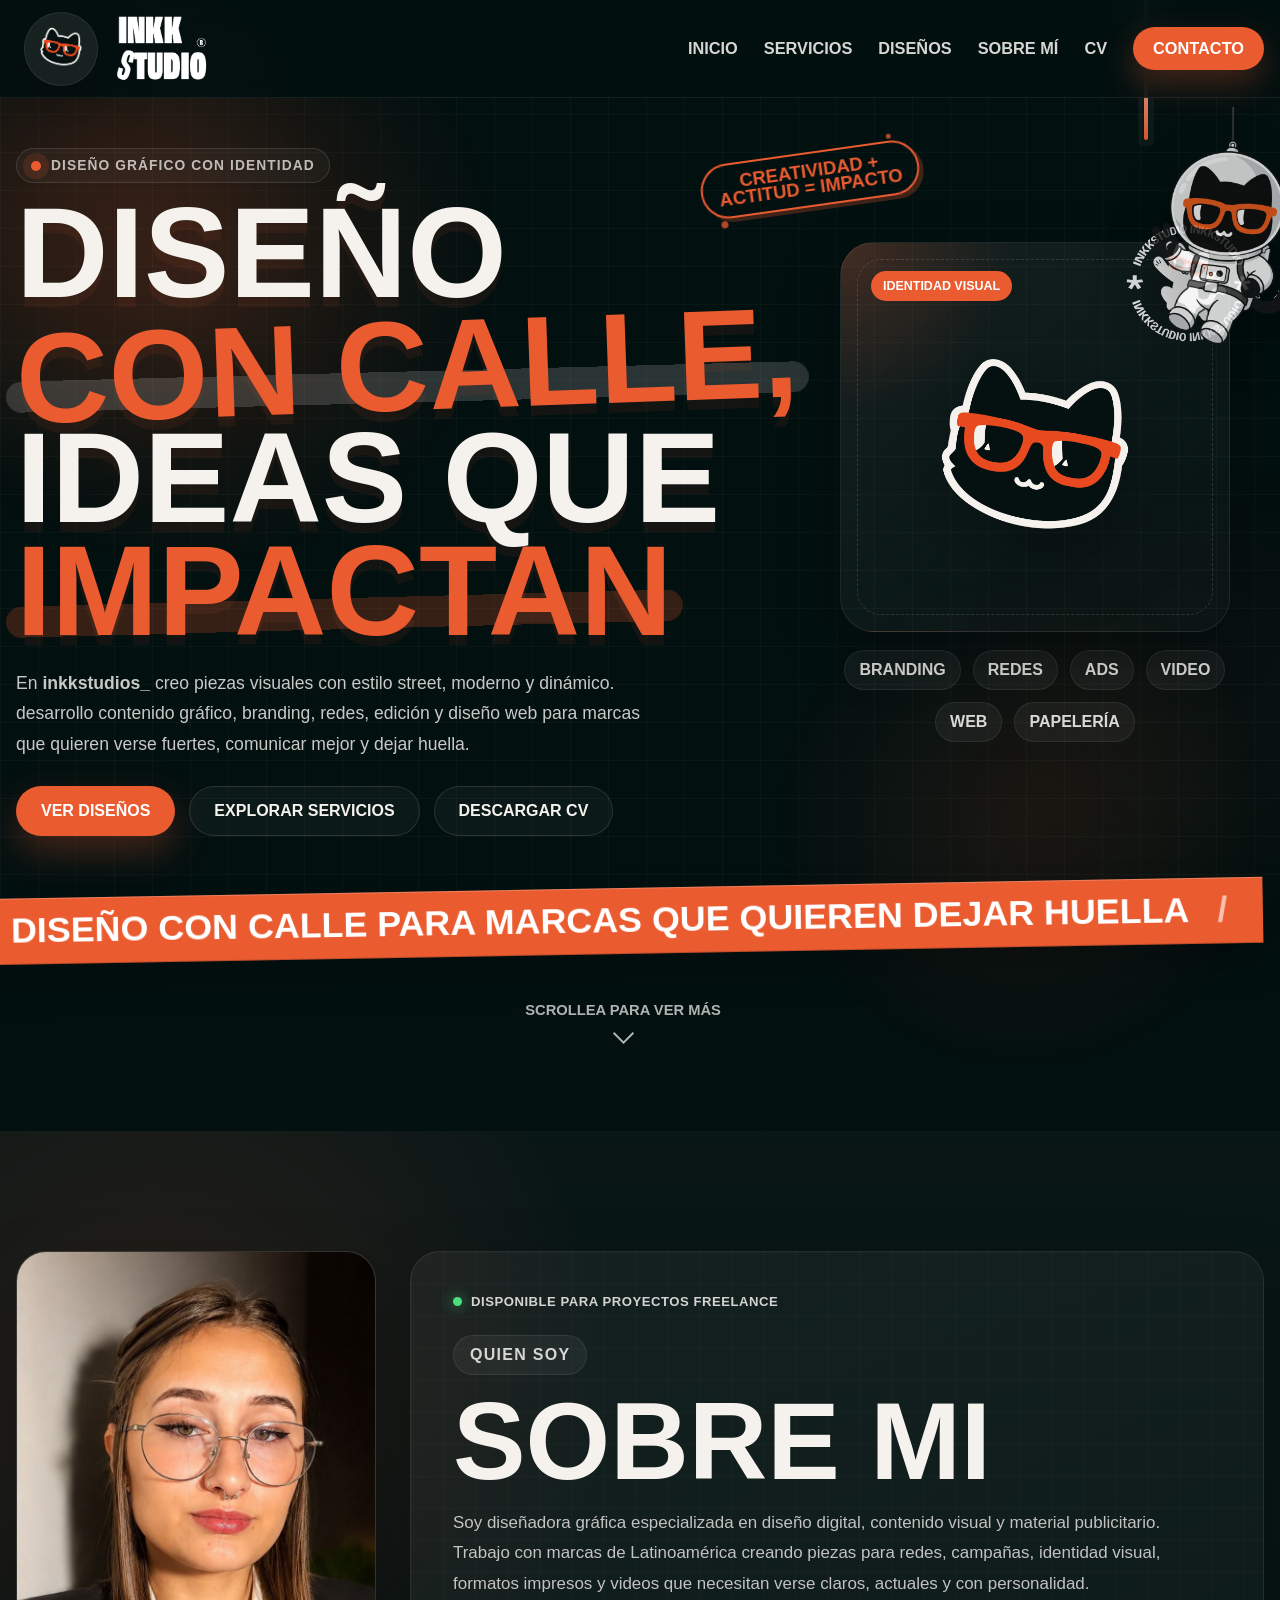
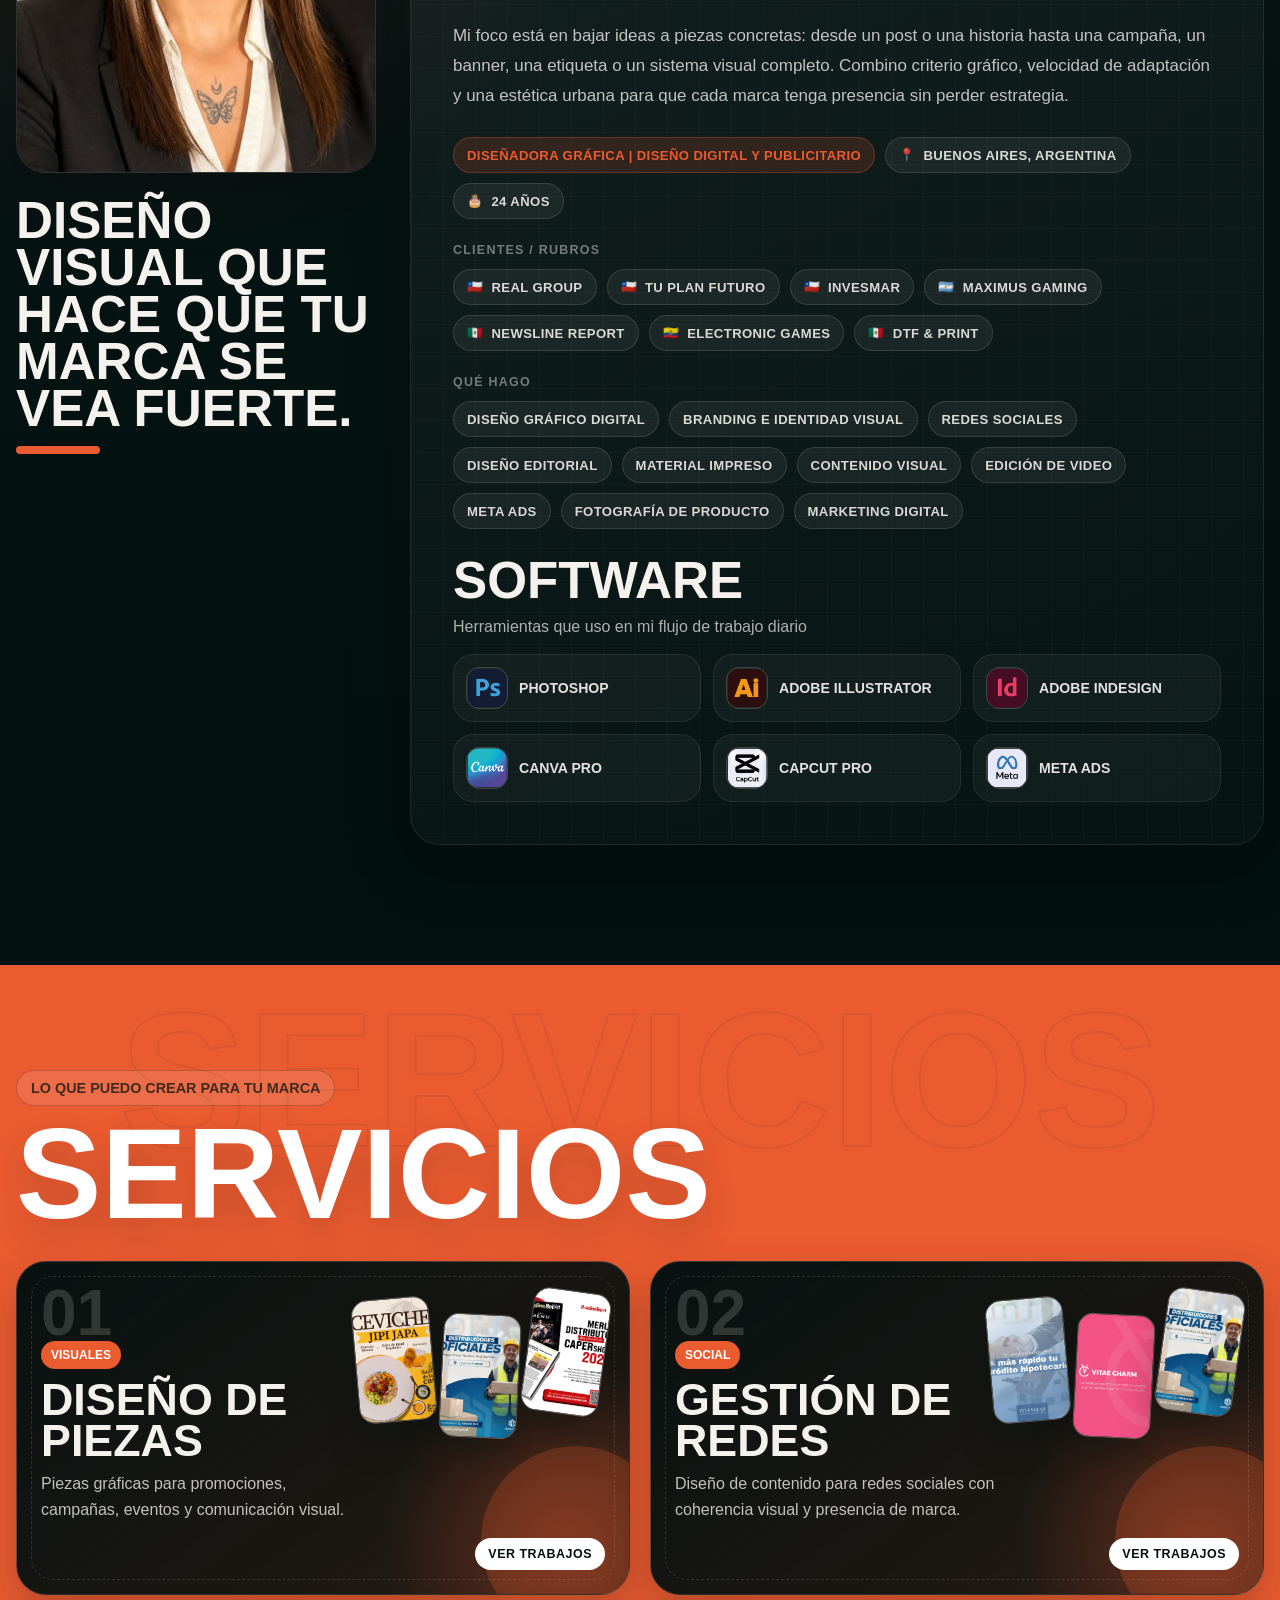
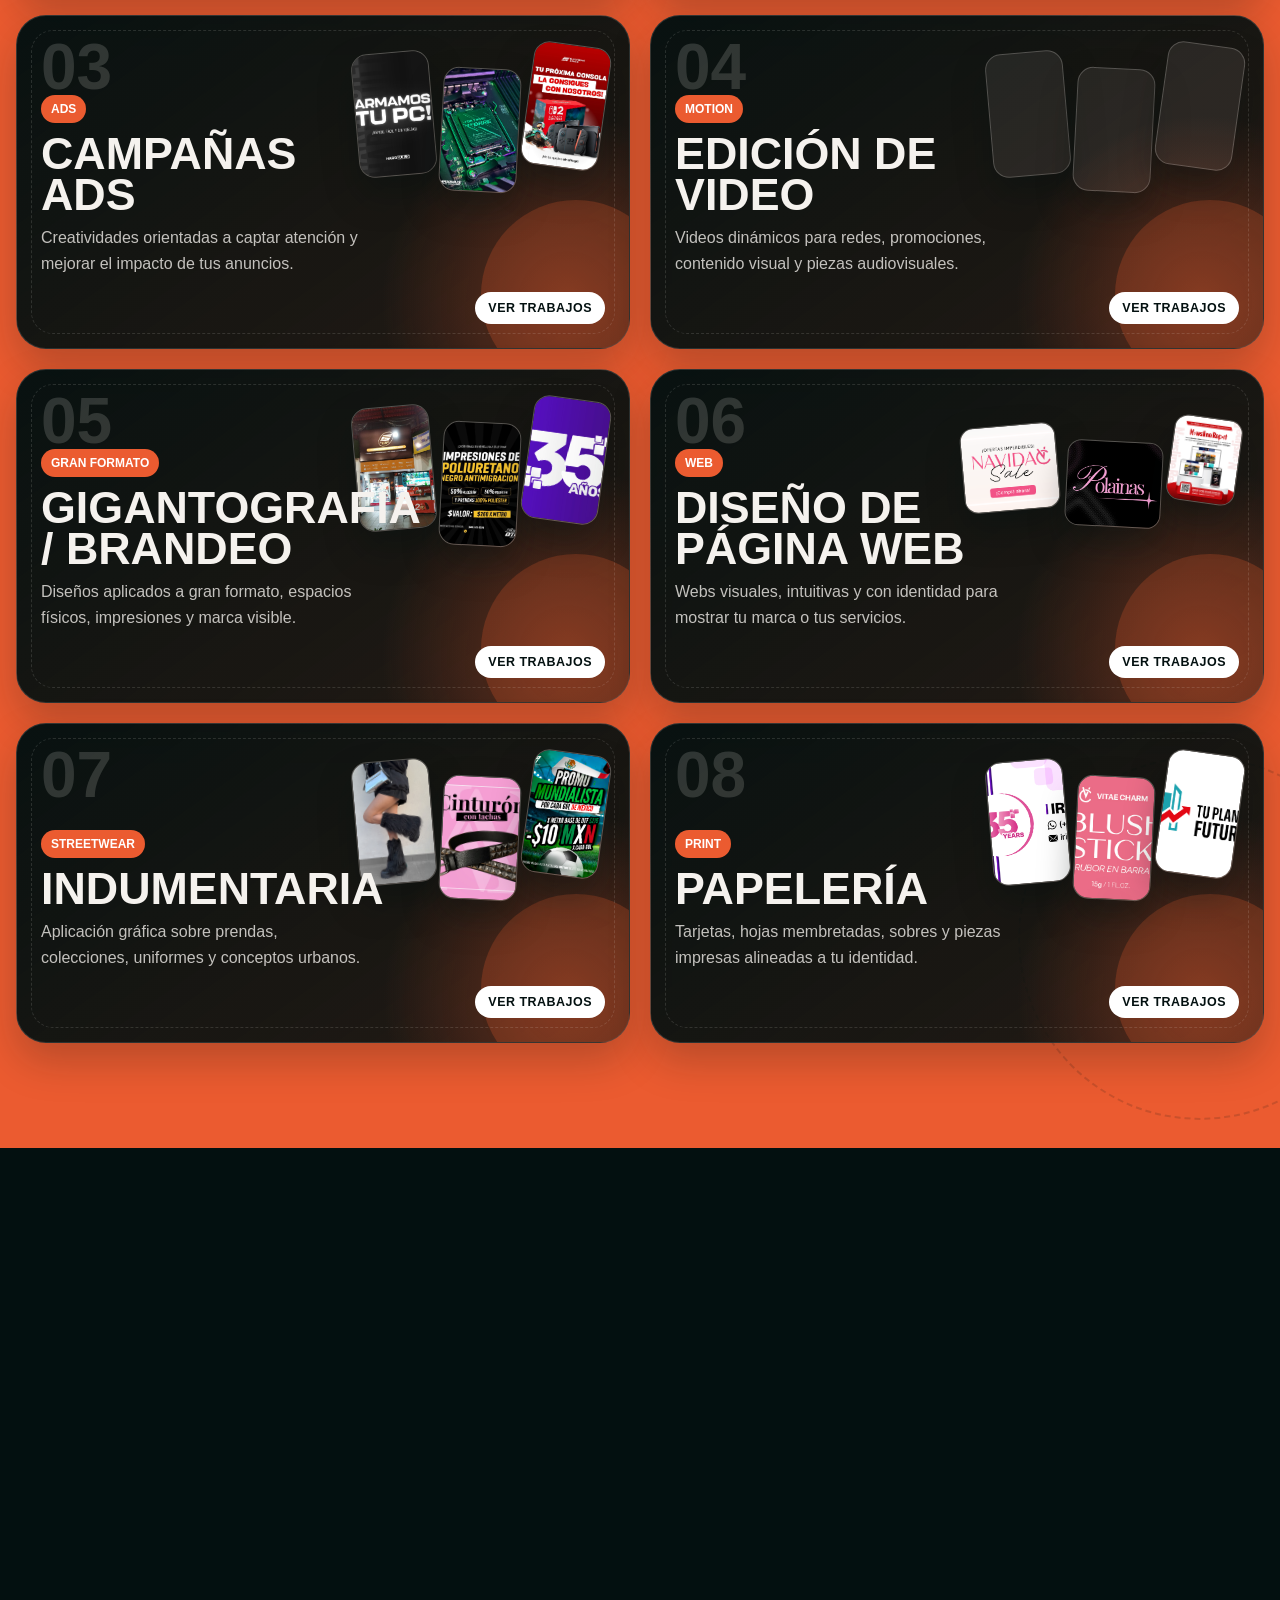
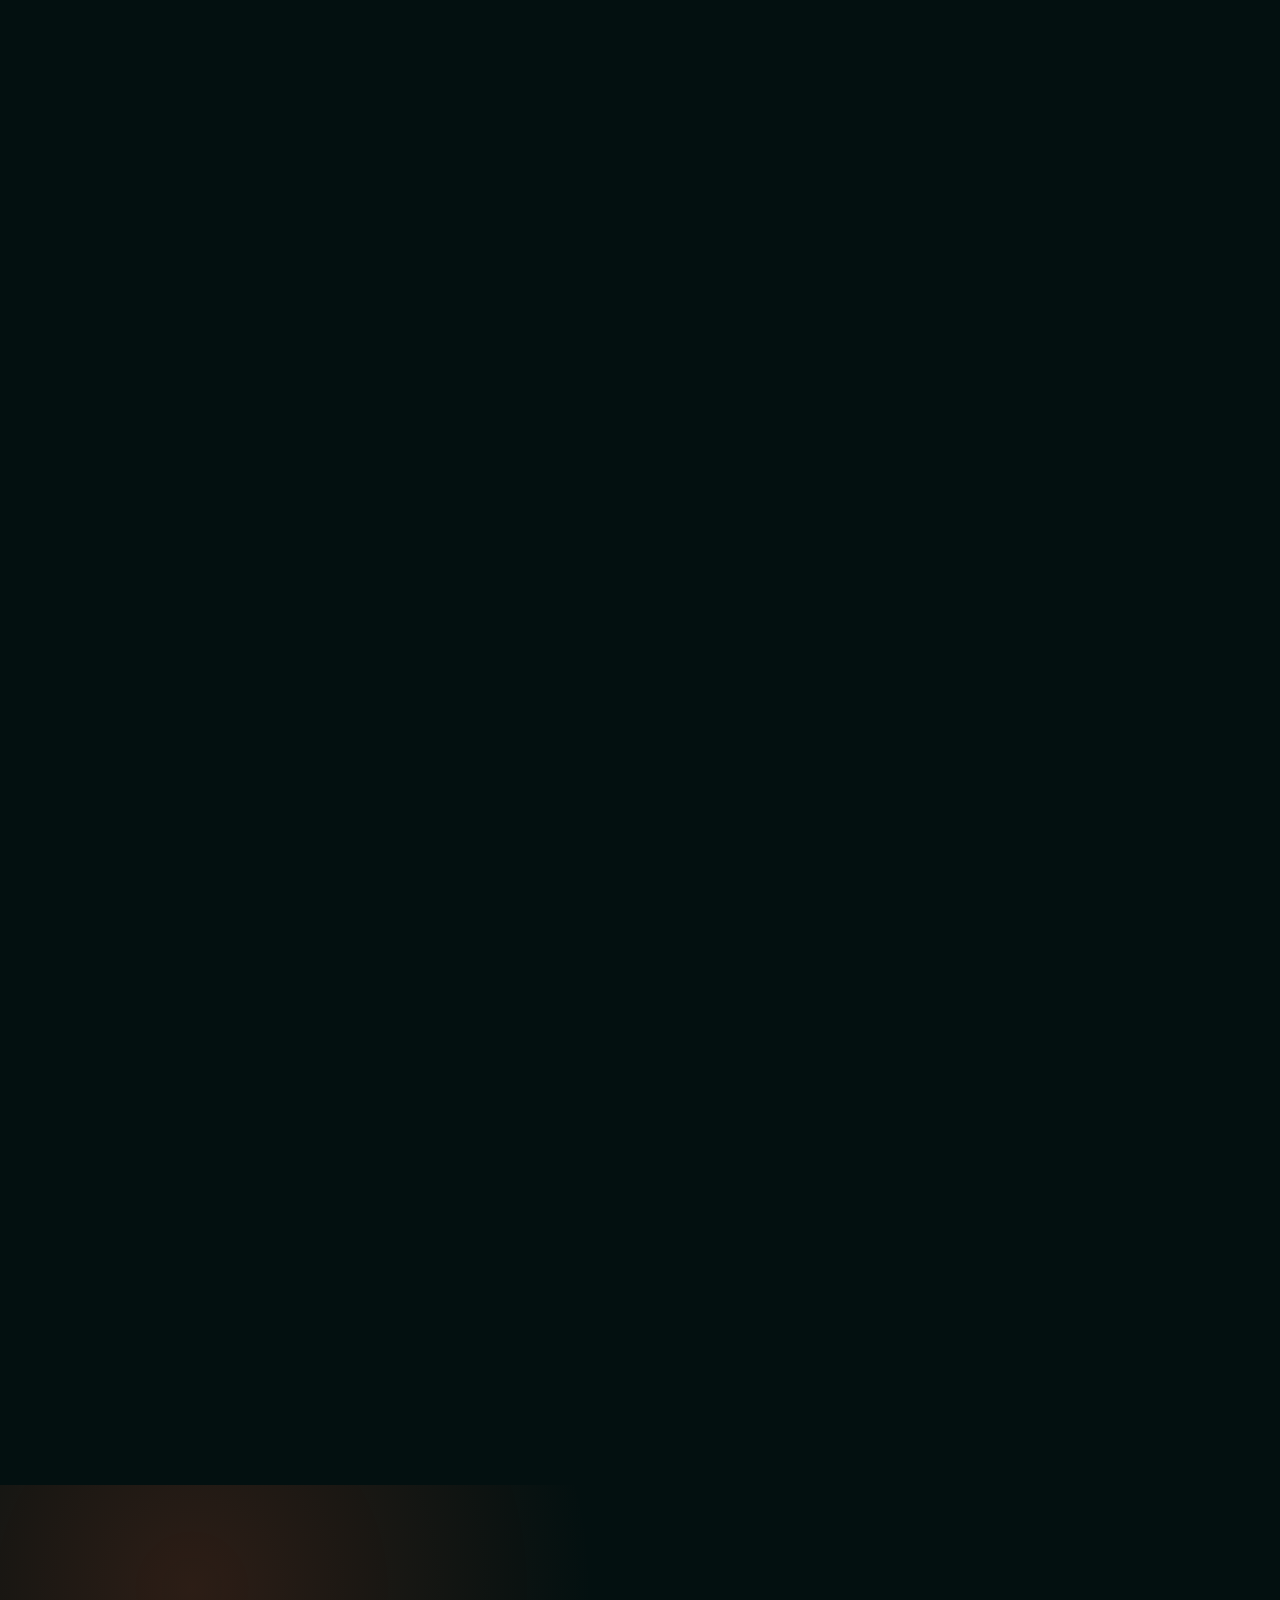
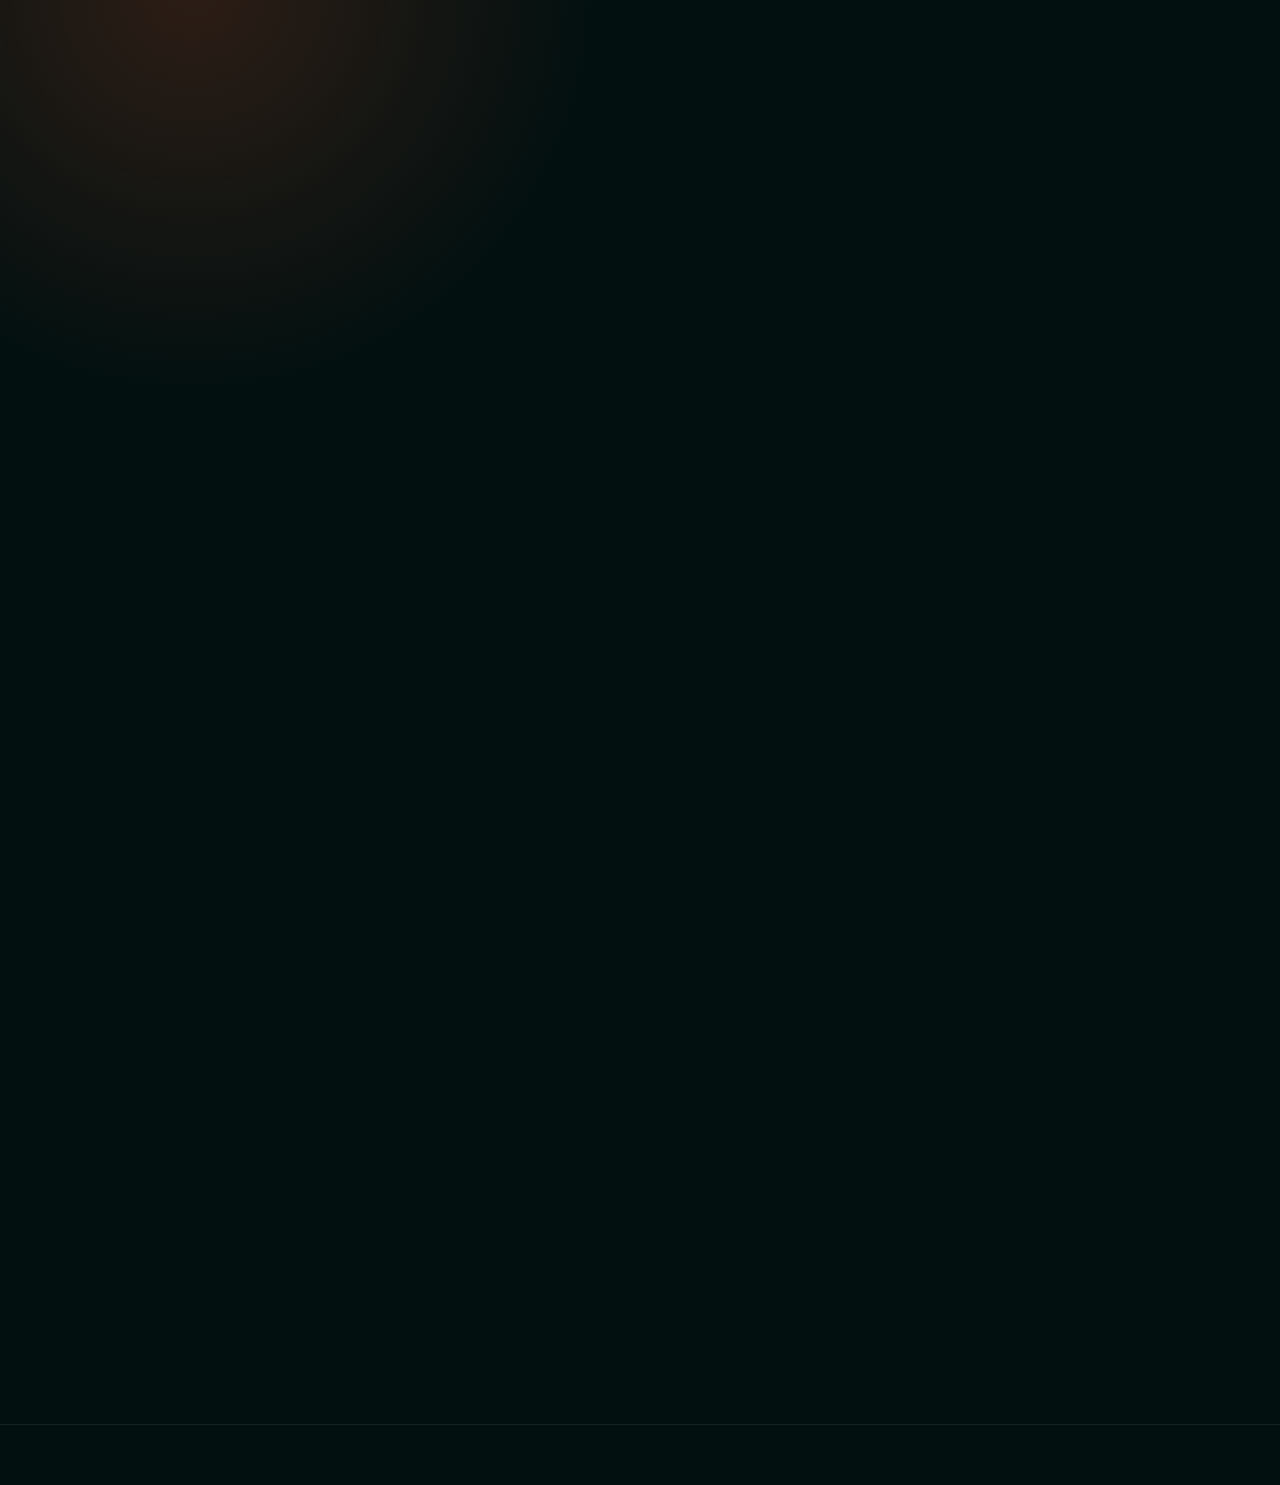
==== commit 040de5ad: "ajustes y archivos cname" ====
--- a/index.html
+++ b/index.html
@@ -17,7 +17,7 @@
   <div class="astronaut-rig" aria-hidden="true">
     <span class="astronaut-rope"></span>
     <div class="scroll-astronaut">
-      <img src="assets/Gato astro.png" alt="">
+      <img src="assets/Gatoastro.png" alt="">
     </div>
   </div>
 
@@ -28,7 +28,7 @@
           <img src="assets/gato.png" alt="Logo Inkkstudios_">
         </div>
         <div class="brand-name">
-          <img src="assets/Logo Blanco.png" alt="Inkkstudios_" class="brand-wordmark">
+          <img src="assets/LogoBlanco.png" alt="Inkkstudios_" class="brand-wordmark">
         </div>
       </a>
 
@@ -71,7 +71,7 @@
           <div class="hero-actions">
             <a href="#disenos" class="btn btn-primary">ver diseños</a>
             <a href="#servicios" class="btn btn-secondary">explorar servicios</a>
-            <a href="assets/CV-Maria-del-Rosario-Fernandez.pdf" download class="btn btn-secondary">descargar cv</a>
+            <a href="assets/CVMariadelRosarioFernandez.pdf" download class="btn btn-secondary">descargar cv</a>
           </div>
 
         </div>
@@ -110,7 +110,7 @@
               </article>
             </div>
 
-            <img class="hero-stamp" src="assets/sello .png" alt="Sello de identidad visual">
+            <img class="hero-stamp" src="assets/Sello.png" alt="Sello de identidad visual">
           </div>
 
           <div class="hero-tags">
@@ -213,72 +213,42 @@
             <div class="software-list">
               <article class="software-item">
                 <div class="software-icon" aria-hidden="true">
-                  <img src="assets/Programas/Iconos 1-27.png" alt="Photoshop" class="software-icon-img">
+                  <img src="assets/Programas/Iconos1-27.png" alt="Photoshop" class="software-icon-img">
                 </div>
                 <span class="software-name">Photoshop</span>
               </article>
               <article class="software-item">
                 <div class="software-icon" aria-hidden="true">
-                  <img src="assets/Programas/Iconos 1-28.png" alt="Illustrator" class="software-icon-img">
+                  <img src="assets/Programas/Iconos1-28.png" alt="Illustrator" class="software-icon-img">
                 </div>
                 <span class="software-name">Adobe Illustrator</span>
               </article>
               <article class="software-item">
                 <div class="software-icon" aria-hidden="true">
-                  <img src="assets/Programas/Iconos 1-29.png" alt="InDesign" class="software-icon-img">
+                  <img src="assets/Programas/Iconos1-29.png" alt="InDesign" class="software-icon-img">
                 </div>
                 <span class="software-name">Adobe InDesign</span>
               </article>
               <article class="software-item">
                 <div class="software-icon" aria-hidden="true">
-                  <img src="assets/Programas/Iconos 1-33.png" alt="Canva" class="software-icon-img">
+                  <img src="assets/Programas/Iconos1-33.png" alt="Canva" class="software-icon-img">
                 </div>
                 <span class="software-name">Canva Pro</span>
               </article>
               <article class="software-item">
                 <div class="software-icon" aria-hidden="true">
-                  <img src="assets/Programas/Iconos 1-32.png" alt="CapCut Pro" class="software-icon-img">
+                  <img src="assets/Programas/Iconos1-32.png" alt="CapCut Pro" class="software-icon-img">
                 </div>
                 <span class="software-name">CapCut Pro</span>
               </article>
               <article class="software-item">
                 <div class="software-icon" aria-hidden="true">
-                  <img src="assets/Programas/MetaAds.png" alt="Meta Ads" class="software-icon-img">
+                  <img src="assets/Programas/Iconos1-31.png" alt="Meta Ads" class="software-icon-img">
                 </div>
                 <span class="software-name">Meta Ads</span>
               </article>
             </div>
           </div>
-        </div>
-      </div>
-    </section>
-
-    <section class="creative-bridge creative-bridge-cross" aria-label="Puente entre sobre mi y servicios">
-      <div class="container bridge-wrap reveal">
-        <div class="bridge-copy">
-          <img src="assets/Sello .png" alt="Sello de identidad" class="bridge-stamp">
-          <span class="bridge-kicker">paso a paso</span>
-          <h2>asi nace un diseño con identidad.</h2>
-        </div>
-        <div class="bridge-steps">
-          <article class="bridge-step reveal-scale delay-1" data-step="01">
-            <span class="bridge-step-label">brief</span>
-            <h3>escucho la idea</h3>
-            <p>reviso la necesidad, el estilo de la marca y qué objetivo tiene que cumplir la pieza.</p>
-          </article>
-          <article class="bridge-step reveal-scale delay-2" data-step="02">
-            <span class="bridge-step-label">concepto</span>
-            <h3>armo direccion</h3>
-            <p>bajo referencias, ordeno el mensaje y defino una linea visual para que todo tenga sentido.</p>
-          </article>
-          <article class="bridge-step reveal-scale delay-3" data-step="03">
-            <span class="bridge-step-label">diseño</span>
-            <h3>compongo y ajusto</h3>
-            <p>diseño la pieza, pruebo formatos, jerarquias y detalles hasta que el resultado se vea fuerte.</p>
-          </article>
-        </div>
-        <div class="bridge-cat" aria-hidden="true">
-          <img src="assets/Gato posando 1 .png" alt="">
         </div>
       </div>
     </section>
@@ -423,7 +393,7 @@
     <section class="projects" id="disenos">
       <div class="container">
         <div class="section-head reveal">
-          <h2>diseños</h2>
+          <h2>Videos</h2>
           <div class="video-tags" aria-label="Tipos de videos destacados">
             <span>reels</span>
             <span>ads</span>
@@ -435,100 +405,100 @@
       </div>
 
       <div class="video-marquee reveal" aria-label="Carrusel infinito de videos de proyectos">
-        <div class="video-marquee-track" data-video-marquee>
+        <div class="video-marquee-track">
           <article class="video-tile">
-            <video muted autoplay loop playsinline preload="auto" poster="assets/proyectos/Invesmar- (Chile)/01 - Post/1.jpg">
+            <video muted autoplay loop playsinline preload="auto">
               <source src="assets/proyectos/Invesmar- (Chile)/Videos/1.mp4" type="video/mp4">
             </video>
             <span>invesmar / chile</span>
           </article>
           <article class="video-tile">
-            <video muted autoplay loop playsinline preload="auto" poster="assets/proyectos/Maximus gaming (Argentina)/fotos/1.jpg">
+            <video muted autoplay loop playsinline preload="auto">
               <source src="assets/proyectos/Maximus gaming (Argentina)/Videos/505a44c8-109b-477a-810c-bd90c9a0b3ab.mp4" type="video/mp4">
             </video>
             <span>maximus / argentina</span>
           </article>
           <article class="video-tile">
-            <video muted autoplay loop playsinline preload="auto" poster="assets/proyectos/Noticias (Méx y Arg)/Post/Nota Merlin.jpg">
+            <video muted autoplay loop playsinline preload="auto">
               <source src="assets/proyectos/Noticias (Méx y Arg)/Video/Newsline report 2.mp4" type="video/mp4">
             </video>
             <span>newsline / méxico</span>
           </article>
           <article class="video-tile">
-            <video muted autoplay loop playsinline preload="auto" poster="assets/proyectos/Armado de pc (Arg)/Post/1.jpg">
+            <video muted autoplay loop playsinline preload="auto">
               <source src="assets/proyectos/Armado de pc (Arg)/Video/1080 x 1920 (1).mp4" type="video/mp4">
             </video>
             <span>armado pc / argentina</span>
           </article>
           <article class="video-tile">
-            <video muted autoplay loop playsinline preload="auto" poster="assets/proyectos/Distribuidora ( Ecuador )/Post/1.jpg">
+            <video muted autoplay loop playsinline preload="auto">
               <source src="assets/proyectos/Distribuidora ( Ecuador )/Video/8620a042-ee78-423b-a843-beeae3a2118f.mp4" type="video/mp4">
             </video>
             <span>distribuidora / ecuador</span>
           </article>
           <article class="video-tile">
-            <video muted autoplay loop playsinline preload="auto" poster="assets/proyectos/Asesoras Inmobiliaria ( Chile)/Contenido de redes/Tu plan futuro/1.jpg">
+            <video muted autoplay loop playsinline preload="auto">
               <source src="assets/proyectos/Asesoras Inmobiliaria ( Chile)/Contenido de redes/Tu plan futuro/Videos/Tu plan futuro - Video 1.mp4" type="video/mp4">
             </video>
             <span>tu plan futuro / chile</span>
           </article>
           <article class="video-tile">
-            <video muted autoplay loop playsinline preload="auto" poster="assets/proyectos/Videojuegos (Ecuador)/Post/1.jpg">
+            <video muted autoplay loop playsinline preload="auto">
               <source src="assets/proyectos/Videojuegos (Ecuador)/Videos/1.mp4" type="video/mp4">
             </video>
             <span>electronic games / ecuador</span>
           </article>
           <article class="video-tile">
-            <video muted autoplay loop playsinline preload="auto" poster="assets/proyectos/Asesoras Inmobiliaria ( Chile)/Contenido de redes/Karla. ferval/DESDEACA.jpg">
+            <video muted autoplay loop playsinline preload="auto">
               <source src="assets/proyectos/Asesoras Inmobiliaria ( Chile)/Contenido de redes/Karla. ferval/Video/Parque quinta.mp4" type="video/mp4">
             </video>
             <span>karla ferval / chile</span>
           </article>
 
           <article class="video-tile" aria-hidden="true">
-            <video muted autoplay loop playsinline preload="auto" poster="assets/proyectos/Invesmar- (Chile)/01 - Post/1.jpg">
+            <video muted autoplay loop playsinline preload="auto">
               <source src="assets/proyectos/Invesmar- (Chile)/Videos/1.mp4" type="video/mp4">
             </video>
             <span>invesmar / chile</span>
           </article>
           <article class="video-tile" aria-hidden="true">
-            <video muted autoplay loop playsinline preload="auto" poster="assets/proyectos/Maximus gaming (Argentina)/fotos/1.jpg">
+            <video muted autoplay loop playsinline preload="auto">
               <source src="assets/proyectos/Maximus gaming (Argentina)/Videos/505a44c8-109b-477a-810c-bd90c9a0b3ab.mp4" type="video/mp4">
             </video>
             <span>maximus / argentina</span>
           </article>
           <article class="video-tile" aria-hidden="true">
-            <video muted autoplay loop playsinline preload="auto" poster="assets/proyectos/Noticias (Méx y Arg)/Post/Nota Merlin.jpg">
+            <video muted autoplay loop playsinline preload="auto">
               <source src="assets/proyectos/Noticias (Méx y Arg)/Video/Newsline report 2.mp4" type="video/mp4">
             </video>
             <span>newsline / méxico</span>
           </article>
           <article class="video-tile" aria-hidden="true">
-            <video muted autoplay loop playsinline preload="auto" poster="assets/proyectos/Armado de pc (Arg)/Post/1.jpg">
+            <video muted autoplay loop playsinline preload="auto">
               <source src="assets/proyectos/Armado de pc (Arg)/Video/1080 x 1920 (1).mp4" type="video/mp4">
             </video>
             <span>armado pc / argentina</span>
           </article>
           <article class="video-tile" aria-hidden="true">
-            <video muted autoplay loop playsinline preload="auto" poster="assets/proyectos/Distribuidora ( Ecuador )/Post/1.jpg">
+            <video muted autoplay loop playsinline preload="auto">
               <source src="assets/proyectos/Distribuidora ( Ecuador )/Video/8620a042-ee78-423b-a843-beeae3a2118f.mp4" type="video/mp4">
             </video>
             <span>distribuidora / ecuador</span>
           </article>
           <article class="video-tile" aria-hidden="true">
-            <video muted autoplay loop playsinline preload="auto" poster="assets/proyectos/Asesoras Inmobiliaria ( Chile)/Contenido de redes/Tu plan futuro/1.jpg">
+            <video muted autoplay loop playsinline preload="auto">
               <source src="assets/proyectos/Asesoras Inmobiliaria ( Chile)/Contenido de redes/Tu plan futuro/Videos/Tu plan futuro - Video 1.mp4" type="video/mp4">
             </video>
             <span>tu plan futuro / chile</span>
           </article>
           <article class="video-tile" aria-hidden="true">
-            <video muted autoplay loop playsinline preload="auto" poster="assets/proyectos/Videojuegos (Ecuador)/Post/1.jpg">
+            <video muted autoplay loop playsinline preload="auto">
               <source src="assets/proyectos/Videojuegos (Ecuador)/Videos/1.mp4" type="video/mp4">
             </video>
             <span>electronic games / ecuador</span>
           </article>
           <article class="video-tile" aria-hidden="true">
-            <video muted autoplay loop playsinline preload="auto" poster="assets/proyectos/Asesoras Inmobiliaria ( Chile)/Contenido de redes/Karla. ferval/DESDEACA.jpg">
+            <video muted autoplay loop playsinline preload="auto">
               <source src="assets/proyectos/Asesoras Inmobiliaria ( Chile)/Contenido de redes/Karla. ferval/Video/Parque quinta.mp4" type="video/mp4">
             </video>
             <span>karla ferval / chile</span>
@@ -561,7 +531,7 @@
                 <div class="review-footer">
                   <strong>Marcela Reyes</strong>
                   <span>Chile · Invesmar</span>
-                  <a href="tel:+56942897987">+56 9 4289 7987</a>
+                  <a href="tel:+56942897987">+56 9 113259 8397</a>
                 </div>
               </article>
 
@@ -613,11 +583,11 @@
 
             <aside class="reviews-side reveal-right">
               <div class="ig-phone-wrap">
-                <img src="assets/Sello .png" alt="Sello" class="reviews-stamp">
+                <img src="assets/Sello.png" alt="Sello" class="reviews-stamp">
                 <div class="ig-phone">
                   <div class="ig-phone-top">
                     <span class="ig-dot"></span>
-                    <img src="assets/logo IG.png" alt="Instagram">
+                    <img src="assets/logoIG.png" alt="Instagram">
                     <strong>@inkkstudios_</strong>
                   </div>
                   <video src="assets/Video.mp4" autoplay muted loop playsinline></video>
@@ -626,8 +596,9 @@
                   </div>
                 </div>
                 <div class="ig-badge">5.0 visual vibes</div>
-                <a href="https://www.instagram.com/inkkstudios_/" target="_blank" rel="noopener noreferrer" class="ig-direct-btn">@inkkstudios_</a>
+                </div>
               </div>
+              <a href="https://www.instagram.com/inkkstudios_/" target="_blank" rel="noopener noreferrer" class="ig-direct-btn">@inkkstudios_</a>
             </aside>
           </div>
         </div>
@@ -735,7 +706,7 @@
               </article>
             </div>
             <div class="cv-download-row">
-              <a href="assets/CV Fernández Maria del Rosario.pdf" download class="btn btn-primary">descargar cv</a>
+              <a href="assets/CVFernándezMariadelRosario.pdf" download class="btn btn-primary">descargar cv</a>
             </div>
           </div>
         </div>
@@ -759,7 +730,7 @@
               <div class="ig-phone">
                 <div class="ig-phone-top">
                   <span class="ig-dot"></span>
-                  <img src="assets/logo 1-30.png" alt="Instagram">
+                  <img src="assets/logo1-30.png" alt="Instagram">
                   <strong>@inkkstudios_</strong>
                 </div>
                 <video src="assets/Video.mp4" autoplay muted loop playsinline></video>
@@ -769,7 +740,7 @@
               </div>
               <div class="ig-badge">5.0 visual vibes</div>
               <div class="ig-cat">
-                <img src="assets/Gato posando 1.png" alt="Gatito posando">
+                <img src="assets/Gatoposando1.png" alt="Gatito posando">
               </div>
             </div>
           </aside>
@@ -781,11 +752,7 @@
   <footer class="footer">
     <div class="container footer-inner">
       <div><strong>inkkstudios_</strong> — creatividad + actitud = impacto</div>
-      <div class="footer-brand">
-        <img src="assets/Logo Blanco.png" alt="Inkkstudios_">
-      </div>
-      <div class="footer-claim">creatividad + actitud = impacto</div>
-      <div class="footer-handle">@inkkstudios_</div>
+      <div>@inkkstudios_</div>
     </div>
   </footer>
 
@@ -812,140 +779,24 @@
     const astronautRig = document.querySelector(".astronaut-rig");
     const scrollAstronaut = document.querySelector(".scroll-astronaut");
     const siteHeader = document.querySelector(".site-header");
-    const marqueeTrack = document.querySelector("[data-video-marquee]");
-    const projectVideos = [
-      "assets/proyectos/Armado de pc (Arg)/Video/1080 x 1920 (1).mp4",
-      "assets/proyectos/Asesoras Inmobiliaria ( Chile)/04 - Video Julio/Video julio.mp4",
-      "assets/proyectos/Asesoras Inmobiliaria ( Chile)/Contenido de redes/Karla. ferval/Post/Atelier Prat(1).mp4",
-      "assets/proyectos/Asesoras Inmobiliaria ( Chile)/Contenido de redes/Karla. ferval/Video/Parque quinta.mp4",
-      "assets/proyectos/Asesoras Inmobiliaria ( Chile)/Contenido de redes/Karla. ferval/Video/Proyecto metro moneda .mp4",
-      "assets/proyectos/Asesoras Inmobiliaria ( Chile)/Contenido de redes/Tu plan futuro/Videos/Tu plan futuro - Video 1.mp4",
-      "assets/proyectos/Asesoras Inmobiliaria ( Chile)/Contenido de redes/Tu plan futuro/Videos/Video 1- OCTUBRE.mp4",
-      "assets/proyectos/Asesoras Inmobiliaria ( Chile)/Contenido de redes/Tu plan futuro/Videos/Video 2 - Gabriel .mp4",
-      "assets/proyectos/Asesoras Inmobiliaria ( Chile)/Contenido de redes/Tu plan futuro/Videos/Video octubre 2.mp4",
-      "assets/proyectos/Distribuidora ( Ecuador )/Video/08bc8b58-af64-49f3-afca-33a96a949324.mp4",
-      "assets/proyectos/Distribuidora ( Ecuador )/Video/8620a042-ee78-423b-a843-beeae3a2118f.mp4",
-      "assets/proyectos/Indumentaria (arg)/Historias/2.mp4",
-      "assets/proyectos/Indumentaria (arg)/Historias/c (1).mp4",
-      "assets/proyectos/Invesmar- (Chile)/Historias/3.mp4",
-      "assets/proyectos/Invesmar- (Chile)/Historias/4.mp4",
-      "assets/proyectos/Invesmar- (Chile)/Videos/1.mp4",
-      "assets/proyectos/Invesmar- (Chile)/Videos/2.mp4",
-      "assets/proyectos/Invesmar- (Chile)/Videos/3.mp4",
-      "assets/proyectos/Invesmar- (Chile)/Videos/4.mp4",
-      "assets/proyectos/Invesmar- (Chile)/Videos/5.mp4",
-      "assets/proyectos/Invesmar- (Chile)/Videos/7.mp4",
-      "assets/proyectos/Invesmar- (Chile)/Videos/8.mp4",
-      "assets/proyectos/Maximus gaming (Argentina)/Videos/35093dec-b60d-4371-b8dd-e84911aa3f82.mp4",
-      "assets/proyectos/Maximus gaming (Argentina)/Videos/46655fc4-857f-402a-99e1-6c0dd319a0ad.mp4",
-      "assets/proyectos/Maximus gaming (Argentina)/Videos/4a93e1d7-e318-4be5-b207-7b308ef87ed4.mp4",
-      "assets/proyectos/Maximus gaming (Argentina)/Videos/505a44c8-109b-477a-810c-bd90c9a0b3ab.mp4",
-      "assets/proyectos/Maximus gaming (Argentina)/Videos/ddc00307-f1ed-4d4d-93fa-5367d3b4a0ee.mp4",
-      "assets/proyectos/Noticias (Méx y Arg)/Video/Newsline report 2.mp4",
-      "assets/proyectos/Tienda Cosmética ( Argentina )/Historias/Cierre vitae (3).mp4",
-      "assets/proyectos/Videojuegos (Ecuador)/Videos/1.mp4",
-      "assets/proyectos/Videojuegos (Ecuador)/Videos/2.mp4",
-      "assets/proyectos/Videojuegos (Ecuador)/Videos/3.mp4"
-    ];
-
-    const getVideoLabel = (src) => {
-      if (src.includes("Karla. ferval")) return "karla ferval / chile";
-      if (src.includes("Tu plan futuro")) return "tu plan futuro / chile";
-      if (src.includes("Asesoras Inmobiliaria ( Chile)")) return "asesoras / chile";
-      if (src.includes("Armado de pc")) return "armado pc / argentina";
-      if (src.includes("Distribuidora")) return "distribuidora / ecuador";
-      if (src.includes("Indumentaria")) return "indumentaria / argentina";
-      if (src.includes("Invesmar")) return "invesmar / chile";
-      if (src.includes("Maximus gaming")) return "maximus / argentina";
-      if (src.includes("Noticias")) return "newsline / mexico";
-      if (src.includes("Tienda Cosm")) return "cosmetica / argentina";
-      if (src.includes("Videojuegos")) return "electronic games / ecuador";
-      return "proyecto / video";
-    };
-
-    const tryPlay = (video) => {
-      const playPromise = video.play();
-      if (playPromise && typeof playPromise.catch === "function") {
-        playPromise.catch(() => {});
-      }
-    };
-
-    const setupTripleLoopVideo = (video) => {
+    const marqueeVideos = document.querySelectorAll(".video-marquee video");
+
+    marqueeVideos.forEach((video) => {
       video.muted = true;
       video.defaultMuted = true;
-      video.loop = false;
-      video.playsInline = true;
-      video.dataset.playCount = "0";
-      video.dataset.maxLoops = "3";
-      video.setAttribute("muted", "");
-      video.setAttribute("playsinline", "");
-      video.setAttribute("autoplay", "");
-      video.preload = "auto";
-
-      video.addEventListener("loadedmetadata", () => {
-        if (video.duration && video.duration > 0.12) {
-          video.currentTime = 0.12;
-        }
-      });
-
-      video.addEventListener("ended", () => {
-        const nextCount = Number(video.dataset.playCount || "0") + 1;
-        video.dataset.playCount = String(nextCount);
-
-        if (nextCount < Number(video.dataset.maxLoops || "3")) {
-          video.currentTime = 0;
-          tryPlay(video);
-        }
-      });
-
-      video.addEventListener("mouseenter", () => video.pause());
-      video.addEventListener("mouseleave", () => {
-        if (Number(video.dataset.playCount || "0") < Number(video.dataset.maxLoops || "3")) {
-          tryPlay(video);
-        }
-      });
-
-      tryPlay(video);
-    };
-
-    if (marqueeTrack) {
-      const duplicatedVideos = [...projectVideos, ...projectVideos];
-      marqueeTrack.innerHTML = duplicatedVideos
-        .map((src, index) => {
-          const hiddenAttr = index >= projectVideos.length ? ' aria-hidden="true"' : "";
-          return `
-            <article class="video-tile"${hiddenAttr}>
-              <video muted autoplay playsinline preload="auto" src="${src}"></video>
-              <span>${getVideoLabel(src)}</span>
-            </article>
-          `;
-        })
-        .join("");
-
-      marqueeTrack.style.setProperty(
-        "--marquee-duration",
-        `${Math.max(80, projectVideos.length * 4)}s`
-      );
-
-      marqueeTrack.querySelectorAll("video").forEach(setupTripleLoopVideo);
-    }
-
-    const previewVideos = document.querySelectorAll(".service-preview video, .ig-phone video");
-
-    previewVideos.forEach((video) => {
-      video.muted = true;
-      video.defaultMuted = true;
-      video.loop = true;
       video.playsInline = true;
       video.setAttribute("muted", "");
       video.setAttribute("playsinline", "");
-      video.setAttribute("loop", "");
-      video.setAttribute("autoplay", "");
-      video.preload = "auto";
-      video.addEventListener("loadeddata", () => tryPlay(video), { once: true });
-      video.addEventListener("mouseenter", () => video.pause());
-      video.addEventListener("mouseleave", () => tryPlay(video));
-      tryPlay(video);
+
+      const tryPlay = () => {
+        const playPromise = video.play();
+        if (playPromise && typeof playPromise.catch === "function") {
+          playPromise.catch(() => {});
+        }
+      };
+
+      video.addEventListener("loadeddata", tryPlay, { once: true });
+      tryPlay();
     });
 
     if (astronautRig && scrollAstronaut) {
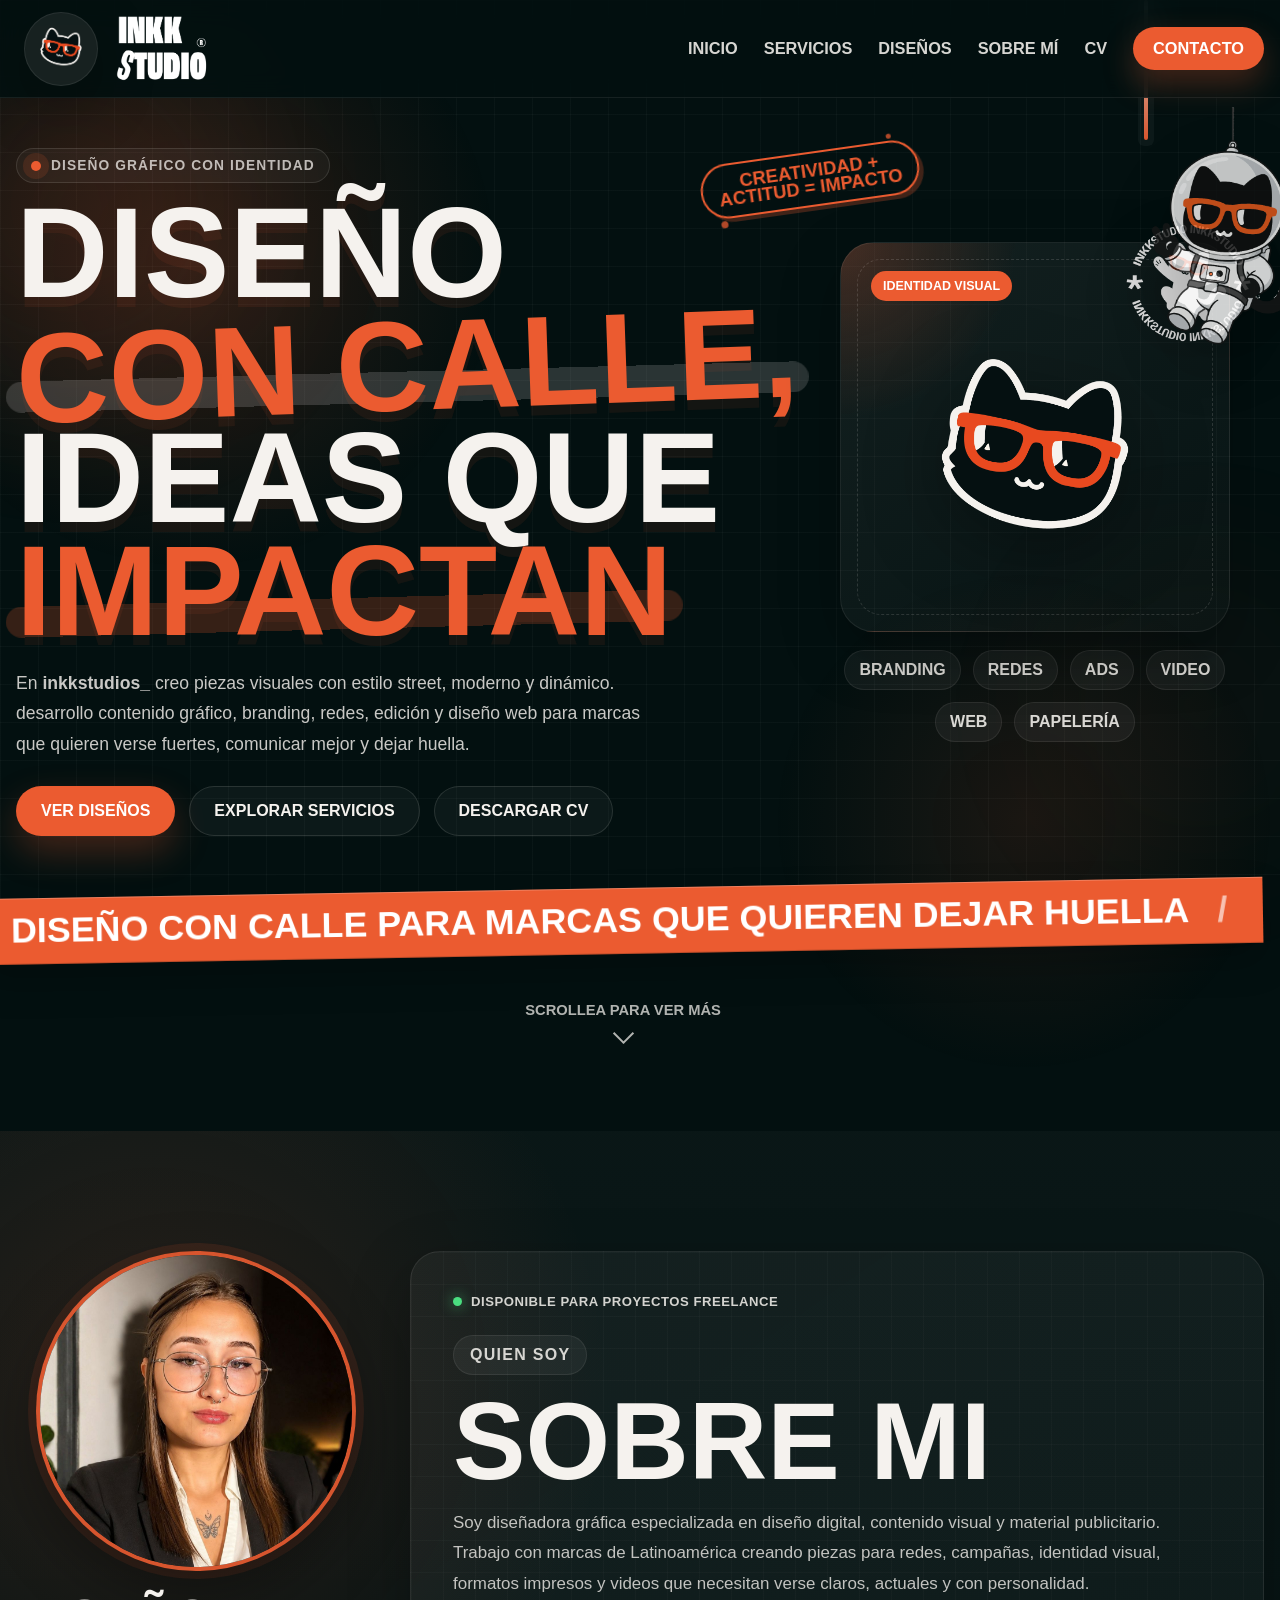
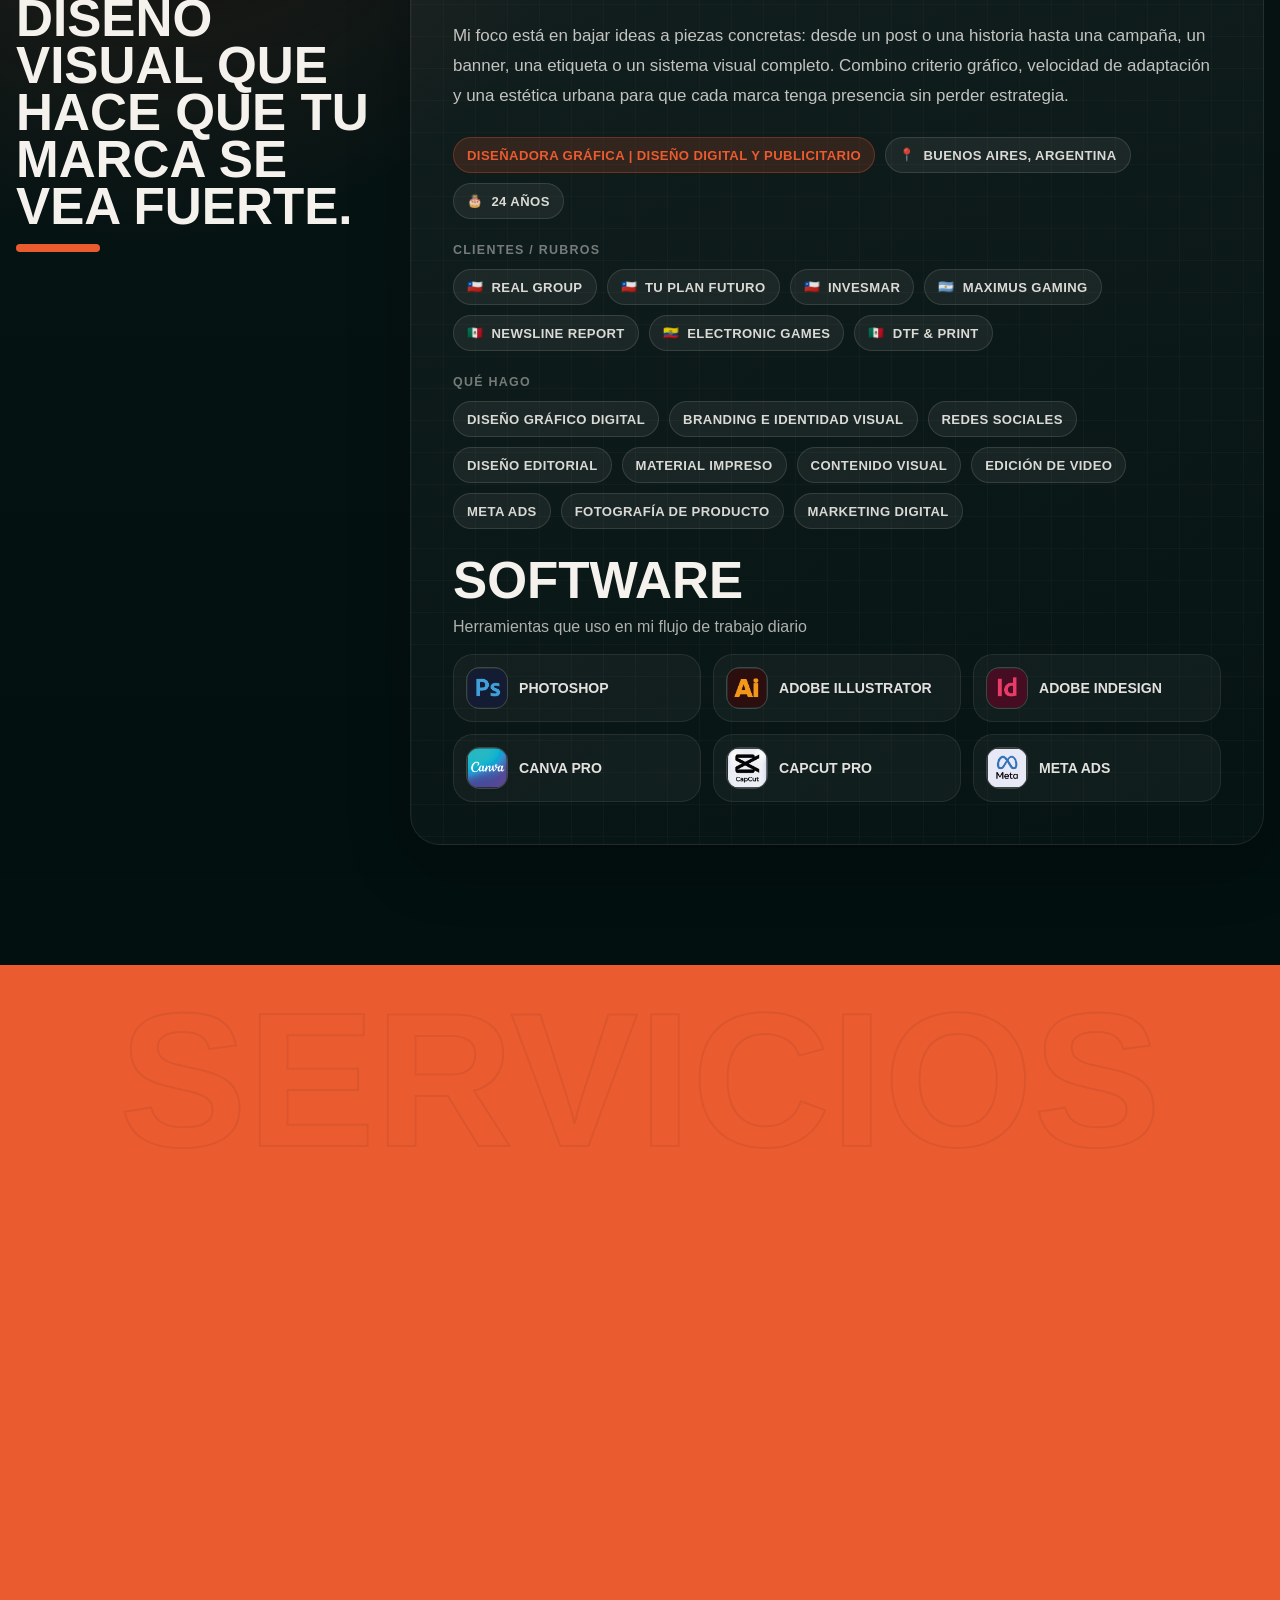
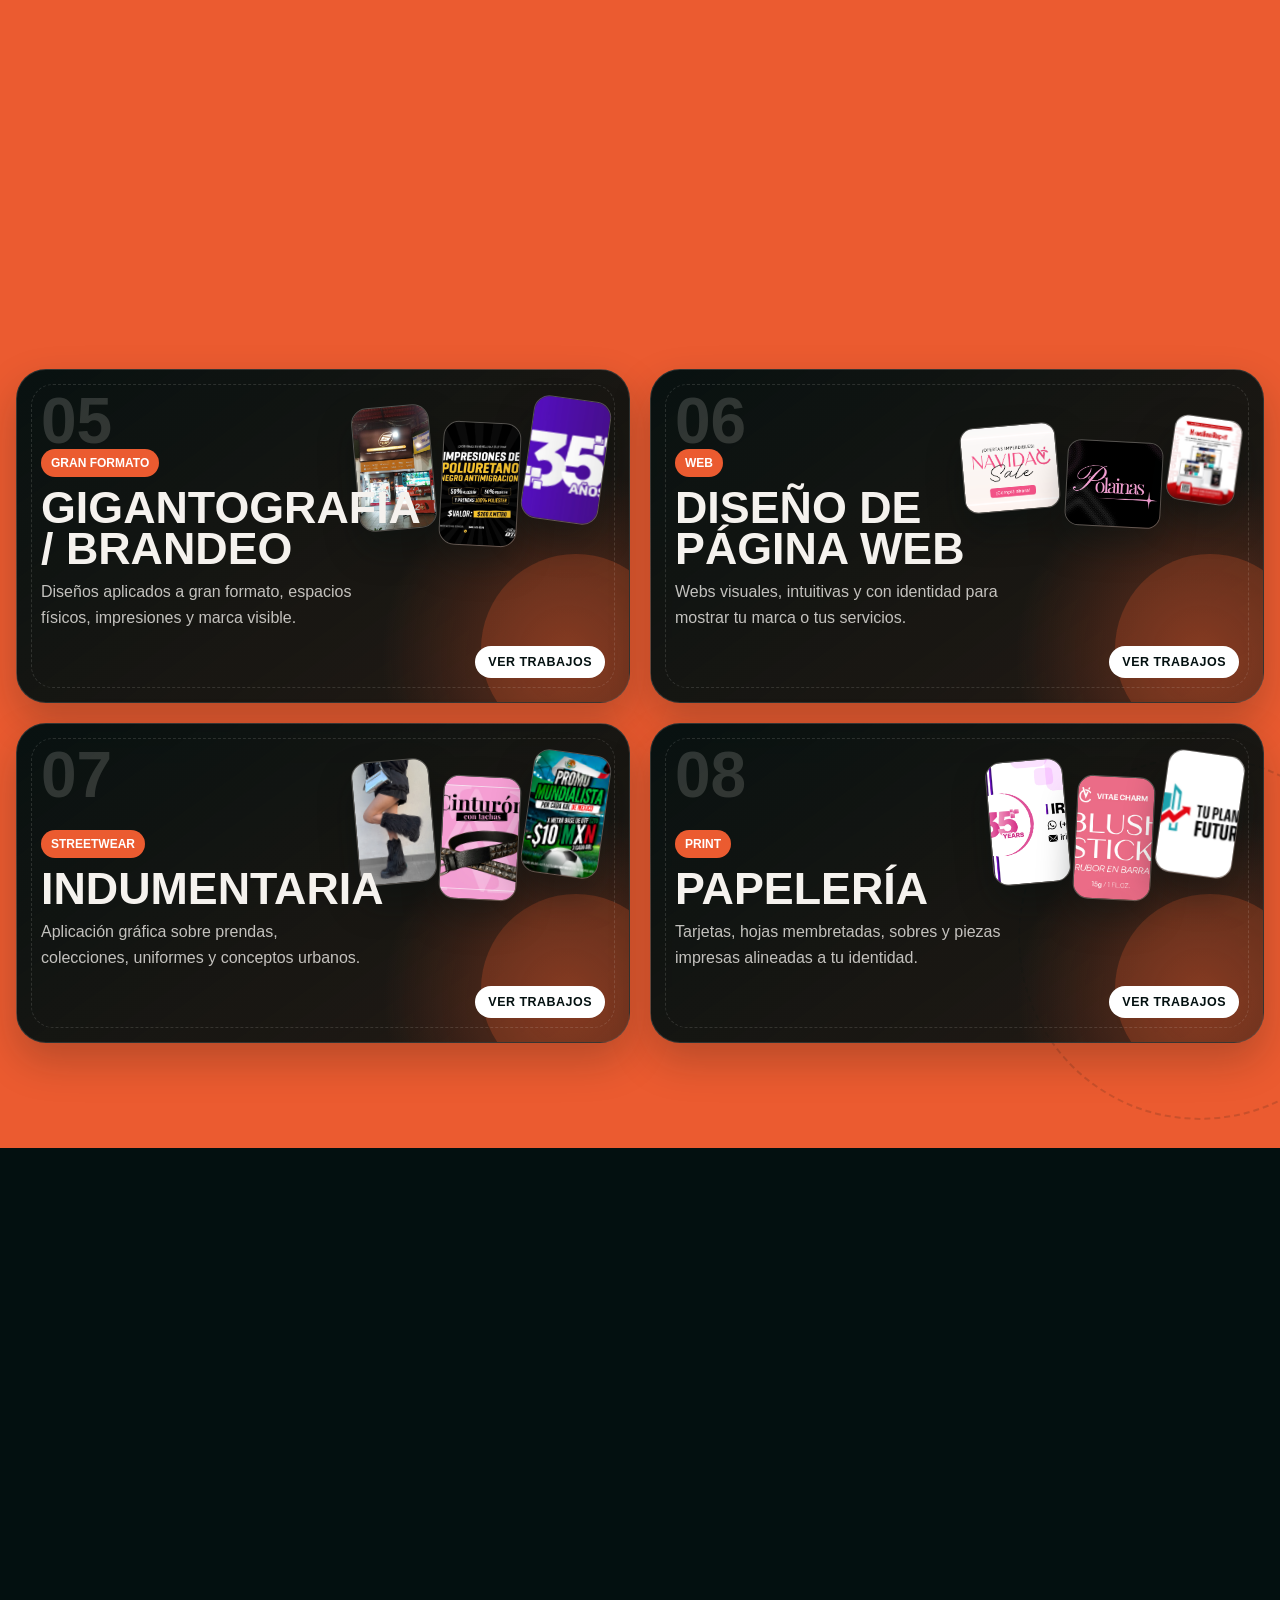
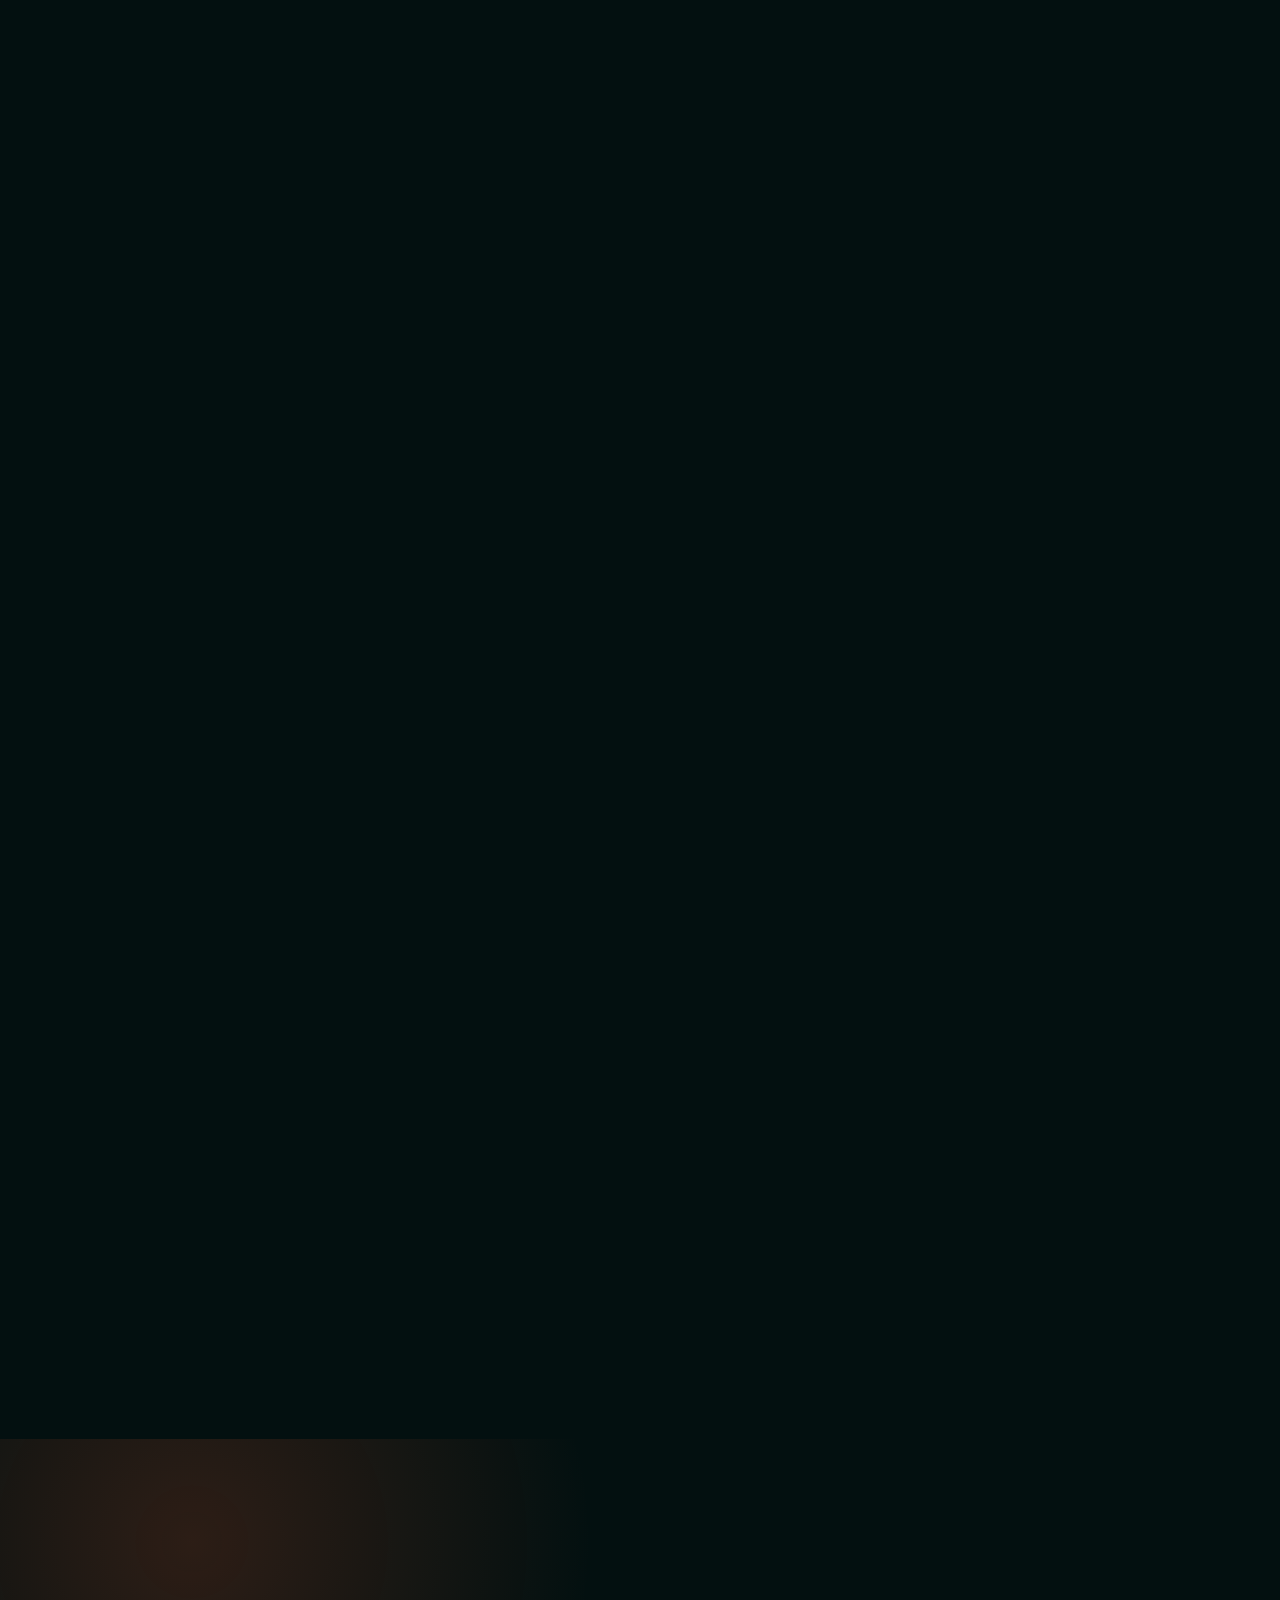
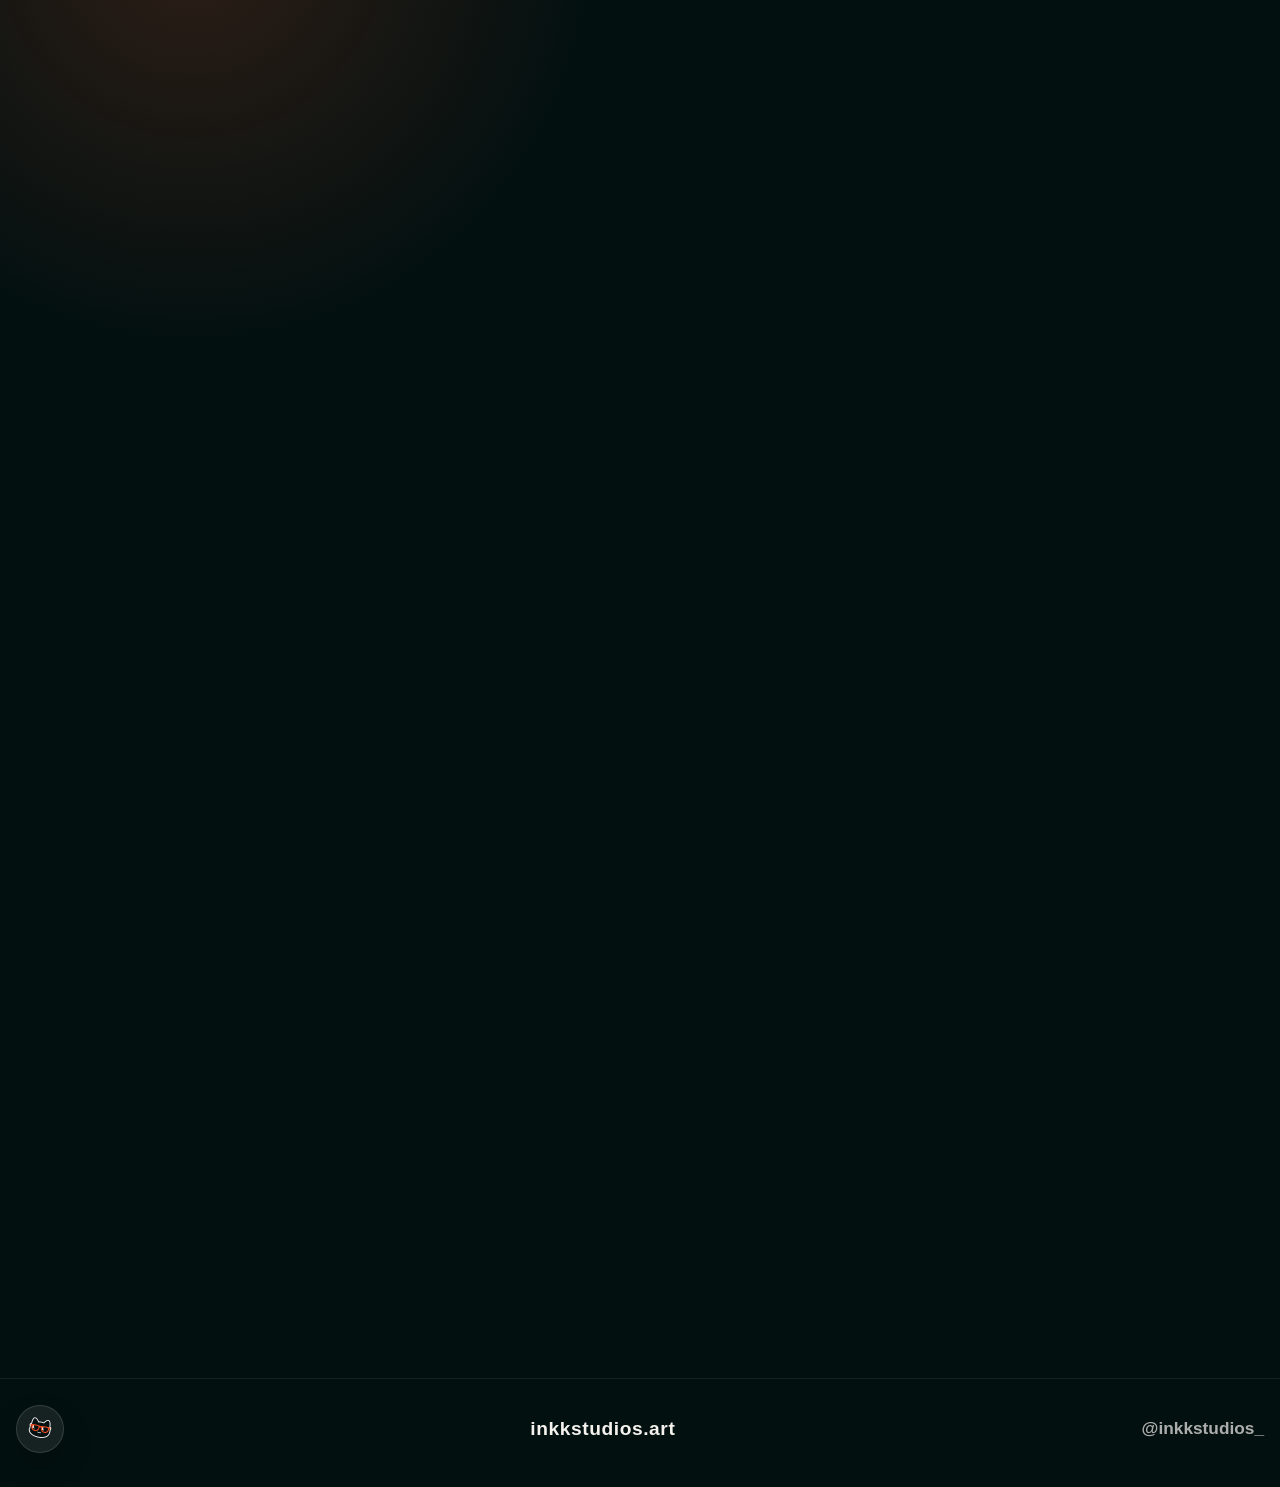
==== commit bc2b3539: "actualización video y modificación - responsive" ====
--- a/index.html
+++ b/index.html
@@ -3,7 +3,7 @@
 <head>
   <meta charset="UTF-8" />
   <meta name="viewport" content="width=device-width, initial-scale=1.0" />
-  <title>Inkkstudios_ | Creatividad + Actitud = Impacto</title>
+  <title>Inkkstudios_|Creatividad+Actitud=Impacto</title>
   <meta
     name="description"
     content="Inkkstudios_ es un estudio de diseño gráfico con estilo street, moderno y animado."
@@ -32,7 +32,12 @@
         </div>
       </a>
 
-      <nav class="nav-links">
+      <button class="nav-toggle" type="button" aria-label="Abrir menu" aria-controls="site-menu" aria-expanded="false">
+        <span></span>
+        <span></span>
+      </button>
+
+      <nav class="nav-links" id="site-menu" aria-label="Menu principal">
         <a href="#inicio">inicio</a>
         <a href="#servicios">servicios</a>
         <a href="#disenos">diseños</a>
@@ -309,14 +314,14 @@
       <a href="servicios/edicion-de-video.html" class="service-item reveal-scale delay-4">
         <span class="service-number">04</span>
         <div class="service-preview" aria-hidden="true">
-          <video muted autoplay loop playsinline>
+          <video muted autoplay loop playsinline preload="metadata" webkit-playsinline="true" disablepictureinpicture>
             <source src="assets/proyectos/Invesmar- (Chile)/Videos/1.mp4" type="video/mp4">
           </video>
-          <video muted autoplay loop playsinline>
+          <video muted autoplay loop playsinline preload="metadata" webkit-playsinline="true" disablepictureinpicture>
             <source src="assets/proyectos/Noticias (Méx y Arg)/Video/Newsline report 2.mp4" type="video/mp4">
           </video>
-          <video muted autoplay loop playsinline>
-            <source src="assets/proyectos/Armado de pc (Arg)/Video/1080 x 1920 (1).mp4" type="video/mp4">
+          <video muted autoplay loop playsinline preload="metadata" webkit-playsinline="true" disablepictureinpicture>
+            <source src="assets/proyectos/Armado de pc (Arg)/Video/1080x1920.mp4" type="video/mp4">
           </video>
         </div>
         <div class="service-content">
@@ -407,99 +412,99 @@
       <div class="video-marquee reveal" aria-label="Carrusel infinito de videos de proyectos">
         <div class="video-marquee-track">
           <article class="video-tile">
-            <video muted autoplay loop playsinline preload="auto">
+            <video muted autoplay loop playsinline preload="metadata" webkit-playsinline="true" disablepictureinpicture>
               <source src="assets/proyectos/Invesmar- (Chile)/Videos/1.mp4" type="video/mp4">
             </video>
             <span>invesmar / chile</span>
           </article>
           <article class="video-tile">
-            <video muted autoplay loop playsinline preload="auto">
+            <video muted autoplay loop playsinline preload="metadata" webkit-playsinline="true" disablepictureinpicture>
               <source src="assets/proyectos/Maximus gaming (Argentina)/Videos/505a44c8-109b-477a-810c-bd90c9a0b3ab.mp4" type="video/mp4">
             </video>
             <span>maximus / argentina</span>
           </article>
           <article class="video-tile">
-            <video muted autoplay loop playsinline preload="auto">
+            <video muted autoplay loop playsinline preload="metadata" webkit-playsinline="true" disablepictureinpicture>
               <source src="assets/proyectos/Noticias (Méx y Arg)/Video/Newsline report 2.mp4" type="video/mp4">
             </video>
             <span>newsline / méxico</span>
           </article>
           <article class="video-tile">
-            <video muted autoplay loop playsinline preload="auto">
-              <source src="assets/proyectos/Armado de pc (Arg)/Video/1080 x 1920 (1).mp4" type="video/mp4">
+            <video muted autoplay loop playsinline preload="metadata" webkit-playsinline="true" disablepictureinpicture>
+              <source src="assets/proyectos/Armado de pc (Arg)/Video/1080x1920.mp4" type="video/mp4">
             </video>
             <span>armado pc / argentina</span>
           </article>
           <article class="video-tile">
-            <video muted autoplay loop playsinline preload="auto">
+            <video muted autoplay loop playsinline preload="metadata" webkit-playsinline="true" disablepictureinpicture>
               <source src="assets/proyectos/Distribuidora ( Ecuador )/Video/8620a042-ee78-423b-a843-beeae3a2118f.mp4" type="video/mp4">
             </video>
             <span>distribuidora / ecuador</span>
           </article>
           <article class="video-tile">
-            <video muted autoplay loop playsinline preload="auto">
-              <source src="assets/proyectos/Asesoras Inmobiliaria ( Chile)/Contenido de redes/Tu plan futuro/Videos/Tu plan futuro - Video 1.mp4" type="video/mp4">
+            <video muted autoplay loop playsinline preload="metadata" webkit-playsinline="true" disablepictureinpicture>
+              <source src="assets/proyectos/Asesoras Inmobiliaria ( Chile)/Contenido de redes/Tu plan futuro/Videos/Tuplanfuturo-Video1.mp4" type="video/mp4">
             </video>
             <span>tu plan futuro / chile</span>
           </article>
           <article class="video-tile">
-            <video muted autoplay loop playsinline preload="auto">
+            <video muted autoplay loop playsinline preload="metadata" webkit-playsinline="true" disablepictureinpicture>
               <source src="assets/proyectos/Videojuegos (Ecuador)/Videos/1.mp4" type="video/mp4">
             </video>
             <span>electronic games / ecuador</span>
           </article>
           <article class="video-tile">
-            <video muted autoplay loop playsinline preload="auto">
-              <source src="assets/proyectos/Asesoras Inmobiliaria ( Chile)/Contenido de redes/Karla. ferval/Video/Parque quinta.mp4" type="video/mp4">
+            <video muted autoplay loop playsinline preload="metadata" webkit-playsinline="true" disablepictureinpicture>
+              <source src="assets/proyectos/Asesoras Inmobiliaria ( Chile)/Contenido de redes/Karla. ferval/Video/Parquequinta.mp4" type="video/mp4">
             </video>
             <span>karla ferval / chile</span>
           </article>
 
           <article class="video-tile" aria-hidden="true">
-            <video muted autoplay loop playsinline preload="auto">
+            <video muted autoplay loop playsinline preload="metadata" webkit-playsinline="true" disablepictureinpicture>
               <source src="assets/proyectos/Invesmar- (Chile)/Videos/1.mp4" type="video/mp4">
             </video>
             <span>invesmar / chile</span>
           </article>
           <article class="video-tile" aria-hidden="true">
-            <video muted autoplay loop playsinline preload="auto">
+            <video muted autoplay loop playsinline preload="metadata" webkit-playsinline="true" disablepictureinpicture>
               <source src="assets/proyectos/Maximus gaming (Argentina)/Videos/505a44c8-109b-477a-810c-bd90c9a0b3ab.mp4" type="video/mp4">
             </video>
             <span>maximus / argentina</span>
           </article>
           <article class="video-tile" aria-hidden="true">
-            <video muted autoplay loop playsinline preload="auto">
+            <video muted autoplay loop playsinline preload="metadata" webkit-playsinline="true" disablepictureinpicture>
               <source src="assets/proyectos/Noticias (Méx y Arg)/Video/Newsline report 2.mp4" type="video/mp4">
             </video>
             <span>newsline / méxico</span>
           </article>
           <article class="video-tile" aria-hidden="true">
-            <video muted autoplay loop playsinline preload="auto">
-              <source src="assets/proyectos/Armado de pc (Arg)/Video/1080 x 1920 (1).mp4" type="video/mp4">
+            <video muted autoplay loop playsinline preload="metadata" webkit-playsinline="true" disablepictureinpicture>
+              <source src="assets/proyectos/Armado de pc (Arg)/Video/1080x1920.mp4" type="video/mp4">
             </video>
             <span>armado pc / argentina</span>
           </article>
           <article class="video-tile" aria-hidden="true">
-            <video muted autoplay loop playsinline preload="auto">
+            <video muted autoplay loop playsinline preload="metadata" webkit-playsinline="true" disablepictureinpicture>
               <source src="assets/proyectos/Distribuidora ( Ecuador )/Video/8620a042-ee78-423b-a843-beeae3a2118f.mp4" type="video/mp4">
             </video>
             <span>distribuidora / ecuador</span>
           </article>
           <article class="video-tile" aria-hidden="true">
-            <video muted autoplay loop playsinline preload="auto">
-              <source src="assets/proyectos/Asesoras Inmobiliaria ( Chile)/Contenido de redes/Tu plan futuro/Videos/Tu plan futuro - Video 1.mp4" type="video/mp4">
+            <video muted autoplay loop playsinline preload="metadata" webkit-playsinline="true" disablepictureinpicture>
+              <source src="assets/proyectos/Asesoras Inmobiliaria ( Chile)/Contenido de redes/Tu plan futuro/Videos/Tuplanfuturo-Video1.mp4" type="video/mp4">
             </video>
             <span>tu plan futuro / chile</span>
           </article>
           <article class="video-tile" aria-hidden="true">
-            <video muted autoplay loop playsinline preload="auto">
+            <video muted autoplay loop playsinline preload="metadata" webkit-playsinline="true" disablepictureinpicture>
               <source src="assets/proyectos/Videojuegos (Ecuador)/Videos/1.mp4" type="video/mp4">
             </video>
             <span>electronic games / ecuador</span>
           </article>
           <article class="video-tile" aria-hidden="true">
-            <video muted autoplay loop playsinline preload="auto">
-              <source src="assets/proyectos/Asesoras Inmobiliaria ( Chile)/Contenido de redes/Karla. ferval/Video/Parque quinta.mp4" type="video/mp4">
+            <video muted autoplay loop playsinline preload="metadata" webkit-playsinline="true" disablepictureinpicture>
+              <source src="assets/proyectos/Asesoras Inmobiliaria ( Chile)/Contenido de redes/Karla. ferval/Video/Parquequinta.mp4" type="video/mp4">
             </video>
             <span>karla ferval / chile</span>
           </article>
@@ -590,15 +595,18 @@
                     <img src="assets/logoIG.png" alt="Instagram">
                     <strong>@inkkstudios_</strong>
                   </div>
-                  <video src="assets/Video.mp4" autoplay muted loop playsinline></video>
+                  <video src="assets/Video.mp4" autoplay muted loop playsinline preload="metadata" webkit-playsinline="true" disablepictureinpicture></video>
                   <div class="ig-phone-bottom">
                     <span>reels · identidad · diseno</span>
                   </div>
                 </div>
                 <div class="ig-badge">5.0 visual vibes</div>
-                </div>
+                <a href="https://www.instagram.com/inkkstudios_/" target="_blank" rel="noopener noreferrer" class="ig-direct-btn">
+                  <span class="ig-direct-label">@inkkstudios_</span>
+                  <span class="ig-direct-cue" aria-hidden="true"></span>
+                </a>
+                <p class="ig-follow-note">seguime en instagram para ver mis proyectos y lo nuevo que voy creando</p>
               </div>
-              <a href="https://www.instagram.com/inkkstudios_/" target="_blank" rel="noopener noreferrer" class="ig-direct-btn">@inkkstudios_</a>
             </aside>
           </div>
         </div>
@@ -733,7 +741,7 @@
                   <img src="assets/logo1-30.png" alt="Instagram">
                   <strong>@inkkstudios_</strong>
                 </div>
-                <video src="assets/Video.mp4" autoplay muted loop playsinline></video>
+                <video src="assets/Video.mp4" autoplay muted loop playsinline preload="metadata" webkit-playsinline="true" disablepictureinpicture></video>
                 <div class="ig-phone-bottom">
                   <span>reels · identidad · diseno</span>
                 </div>
@@ -751,8 +759,11 @@
 
   <footer class="footer">
     <div class="container footer-inner">
-      <div><strong>inkkstudios_</strong> — creatividad + actitud = impacto</div>
-      <div>@inkkstudios_</div>
+      <a href="#inicio" class="footer-brand" aria-label="Volver al inicio">
+        <img src="assets/gato.png" alt="Icono Inkkstudios_">
+      </a>
+      <div class="footer-claim">inkkstudios.art</div>
+      <div class="footer-handle">@inkkstudios_</div>
     </div>
   </footer>
 
@@ -779,25 +790,153 @@
     const astronautRig = document.querySelector(".astronaut-rig");
     const scrollAstronaut = document.querySelector(".scroll-astronaut");
     const siteHeader = document.querySelector(".site-header");
-    const marqueeVideos = document.querySelectorAll(".video-marquee video");
-
-    marqueeVideos.forEach((video) => {
-      video.muted = true;
-      video.defaultMuted = true;
-      video.playsInline = true;
-      video.setAttribute("muted", "");
-      video.setAttribute("playsinline", "");
-
-      const tryPlay = () => {
+    const portfolioVideos = document.querySelectorAll("video");
+    const navToggle = document.querySelector(".nav-toggle");
+    const navLinks = document.querySelector(".nav-links");
+
+    if (navToggle && navLinks) {
+      const setMenuOpen = (isOpen) => {
+        document.body.classList.toggle("nav-open", isOpen);
+        navToggle.setAttribute("aria-expanded", String(isOpen));
+        navToggle.setAttribute("aria-label", isOpen ? "Cerrar menu" : "Abrir menu");
+      };
+
+      navToggle.addEventListener("click", () => {
+        setMenuOpen(!document.body.classList.contains("nav-open"));
+      });
+
+      navLinks.querySelectorAll("a").forEach((link) => {
+        link.addEventListener("click", () => setMenuOpen(false));
+      });
+
+      document.addEventListener("keydown", (event) => {
+        if (event.key === "Escape") setMenuOpen(false);
+      });
+
+      document.addEventListener("click", (event) => {
+        if (!document.body.classList.contains("nav-open")) return;
+        if (navLinks.contains(event.target) || navToggle.contains(event.target)) return;
+        setMenuOpen(false);
+      });
+
+      window.addEventListener("resize", () => {
+        if (window.innerWidth > 900) setMenuOpen(false);
+      });
+    }
+
+    if (portfolioVideos.length) {
+      const videoState = new WeakMap();
+      const hoverGroups = new Map();
+      const getHoverTarget = (video) =>
+        video.closest(".video-tile, .service-item, .ig-phone") || video;
+
+      const setHoverState = (target, isHovered) => {
+        const groupedVideos = hoverGroups.get(target) || [];
+        groupedVideos.forEach((video) => {
+          const state = videoState.get(video);
+          if (!state || state.hasError) return;
+          state.isHovered = isHovered;
+          if (isHovered) {
+            pauseVideo(video);
+          } else {
+            syncVideo(video);
+          }
+        });
+      };
+
+      const tryPlay = (video) => {
+        const state = videoState.get(video);
+        if (!state || state.hasError || state.isHovered || !state.isVisible || document.hidden) return;
+
         const playPromise = video.play();
         if (playPromise && typeof playPromise.catch === "function") {
           playPromise.catch(() => {});
         }
       };
 
-      video.addEventListener("loadeddata", tryPlay, { once: true });
-      tryPlay();
-    });
+      const pauseVideo = (video) => {
+        if (!video.paused) video.pause();
+      };
+
+      const syncVideo = (video) => {
+        const state = videoState.get(video);
+        if (!state) return;
+
+        if (state.hasError || state.isHovered || !state.isVisible || document.hidden) {
+          pauseVideo(video);
+          return;
+        }
+
+        if (video.readyState >= 2) {
+          tryPlay(video);
+        } else if (!state.hasRequestedLoad) {
+          state.hasRequestedLoad = true;
+          video.load();
+        }
+      };
+
+      const videoObserver = new IntersectionObserver(
+        (entries) => {
+          entries.forEach((entry) => {
+            const state = videoState.get(entry.target);
+            if (!state) return;
+            state.isVisible = entry.isIntersecting && entry.intersectionRatio > 0.35;
+            syncVideo(entry.target);
+          });
+        },
+        {
+          threshold: [0, 0.35, 0.6]
+        }
+      );
+
+      portfolioVideos.forEach((video) => {
+        video.muted = true;
+        video.defaultMuted = true;
+        video.loop = true;
+        video.playsInline = true;
+        video.preload = "metadata";
+        video.disablePictureInPicture = true;
+        video.setAttribute("muted", "");
+        video.setAttribute("playsinline", "");
+        video.setAttribute("preload", "metadata");
+        video.setAttribute("disablepictureinpicture", "");
+        video.setAttribute("webkit-playsinline", "true");
+
+        videoState.set(video, {
+          hasError: false,
+          hasRequestedLoad: false,
+          isHovered: false,
+          isVisible: false
+        });
+
+        const hoverTarget = getHoverTarget(video);
+        if (!hoverGroups.has(hoverTarget)) {
+          hoverGroups.set(hoverTarget, []);
+          hoverTarget.addEventListener("mouseenter", () => setHoverState(hoverTarget, true));
+          hoverTarget.addEventListener("mouseleave", () => setHoverState(hoverTarget, false));
+        }
+        hoverGroups.get(hoverTarget).push(video);
+
+        video.addEventListener("loadeddata", () => syncVideo(video));
+        video.addEventListener("canplay", () => syncVideo(video));
+        video.addEventListener("error", () => {
+          const state = videoState.get(video);
+          if (!state) return;
+          state.hasError = true;
+          pauseVideo(video);
+          const tile = video.closest(".video-tile");
+          if (tile) tile.classList.add("video-has-error");
+          const mockup = video.closest(".ig-phone");
+          if (mockup) mockup.classList.add("video-has-error");
+        });
+
+        videoObserver.observe(video);
+      });
+
+      document.addEventListener("visibilitychange", () => {
+        portfolioVideos.forEach((video) => syncVideo(video));
+      });
+    }
 
     if (astronautRig && scrollAstronaut) {
       const moveScrollAstronaut = () => {
--- a/css/style.css
+++ b/css/style.css
@@ -30,6 +30,10 @@
 
     html{
       scroll-behavior:smooth;
+      scrollbar-color:var(--primary) rgba(245,242,238,0.08);
+      scrollbar-width:thin;
+      width:100%;
+      overflow-x:clip;
     }
 
     body{
@@ -38,7 +42,27 @@
       background:var(--dark);
       color:var(--light);
       overflow-x:hidden;
+      width:100%;
+      max-width:100vw;
       text-rendering:optimizeLegibility;
+    }
+
+    ::-webkit-scrollbar{
+      width:12px;
+    }
+
+    ::-webkit-scrollbar-track{
+      background:rgba(245,242,238,0.08);
+    }
+
+    ::-webkit-scrollbar-thumb{
+      background:var(--primary);
+      border:3px solid var(--dark);
+      border-radius:999px;
+    }
+
+    ::-webkit-scrollbar-thumb:hover{
+      background:#ff744b;
     }
 
     a{
@@ -58,6 +82,14 @@
     .container{
       width:min(100% - 32px, var(--max-width));
       margin:0 auto;
+      min-width:0;
+    }
+
+    main,
+    section{
+      width:100%;
+      max-width:100%;
+      overflow-x:clip;
     }
 
     /* Fondo */
@@ -302,6 +334,39 @@
       background:var(--primary);
       color:var(--white) !important;
       box-shadow:0 14px 32px rgba(235,91,48,0.28);
+    }
+
+    .nav-toggle{
+      display:none;
+      width:48px;
+      height:48px;
+      border:1px solid rgba(245,242,238,0.18);
+      border-radius:999px;
+      background:rgba(245,242,238,0.08);
+      color:var(--light);
+      box-shadow:0 16px 34px rgba(0,0,0,0.24);
+      backdrop-filter:blur(18px) saturate(1.35);
+      -webkit-backdrop-filter:blur(18px) saturate(1.35);
+      cursor:pointer;
+      transition:var(--transition);
+    }
+
+    .nav-toggle span{
+      display:block;
+      width:19px;
+      height:2px;
+      border-radius:999px;
+      background:currentColor;
+      transition:transform .28s ease, opacity .28s ease;
+    }
+
+    .nav-toggle span + span{
+      margin-top:6px;
+    }
+
+    .nav-toggle:hover{
+      border-color:rgba(235,91,48,0.45);
+      background:rgba(235,91,48,0.16);
     }
 
     /* Hero */
@@ -1262,6 +1327,8 @@
       box-shadow:0 18px 34px rgba(3,16,16,0.34);
       transform:rotate(-5deg);
       transition:transform var(--transition), filter var(--transition);
+      backface-visibility:hidden;
+      transform-style:preserve-3d;
     }
 
     .service-preview img:nth-child(2),
@@ -1420,6 +1487,30 @@
       transform:rotate(-1.2deg);
     }
 
+    .video-tile.video-has-error{
+      background:
+        radial-gradient(circle at top, rgba(235,91,48,0.18), transparent 38%),
+        linear-gradient(180deg, rgba(12,24,24,0.98), rgba(3,16,16,1));
+    }
+
+    .video-tile.video-has-error::before{
+      content:"video no disponible";
+      position:absolute;
+      inset:0;
+      display:flex;
+      align-items:center;
+      justify-content:center;
+      padding:18px;
+      color:rgba(245,242,238,0.82);
+      font-family:var(--font-subtitle);
+      font-weight:var(--weight-subtitle);
+      font-size:.9rem;
+      letter-spacing:.06em;
+      text-transform:uppercase;
+      text-align:center;
+      z-index:1;
+    }
+
     .video-tile:nth-child(even){
       transform:translateY(22px) rotate(1.5deg);
     }
@@ -1430,6 +1521,12 @@
       display:block;
       object-fit:cover;
       filter:saturate(1.06) contrast(1.03);
+      backface-visibility:hidden;
+      transform:translateZ(0);
+    }
+
+    .video-tile.video-has-error video{
+      opacity:0;
     }
 
     .video-tile span{
@@ -2050,21 +2147,22 @@
     }
 
     .about-photo-card{
-      min-height:520px;
+      width:min(100%, 320px);
+      aspect-ratio:1/1;
+      align-self:center;
       overflow:hidden;
-      border-radius:30px;
-      border:1px solid rgba(245,242,238,0.08);
+      border-radius:50%;
+      border:4px solid rgba(235,91,48,0.9);
       background:linear-gradient(145deg, rgba(245,242,238,0.08), rgba(245,242,238,0.03));
-      box-shadow:var(--shadow);
+      box-shadow:0 24px 60px rgba(0,0,0,0.34), 0 0 0 8px rgba(235,91,48,0.12);
+      animation:floatSoft 4.4s ease-in-out infinite;
     }
 
     .about-photo-card img{
       width:100%;
       height:100%;
-      min-height:520px;
       object-fit:cover;
-      object-position:center top;
-      animation:floatSoft 4s ease-in-out infinite;
+      object-position:center 22%;
     }
 
     .about-portrait h2{
@@ -2397,6 +2495,10 @@
     .review-stars{
       display:inline-flex;
       align-items:center;
+      width:fit-content;
+      max-width:100%;
+      flex:0 0 auto;
+      align-self:flex-start;
       min-height:34px;
       padding:8px 14px;
       border-radius:999px;
@@ -2596,6 +2698,18 @@
       object-fit:cover;
       border-radius:28px;
       background:#111;
+      backface-visibility:hidden;
+      transform:translateZ(0);
+    }
+
+    .ig-phone.video-has-error{
+      background:
+        radial-gradient(circle at top, rgba(235,91,48,0.16), transparent 32%),
+        linear-gradient(180deg, rgba(12,24,24,0.96), rgba(3,16,16,1));
+    }
+
+    .ig-phone.video-has-error video{
+      opacity:0;
     }
 
     .ig-phone-bottom{
@@ -2641,7 +2755,10 @@
       box-shadow:0 16px 30px rgba(3,16,16,0.2);
       transition:transform var(--transition), background var(--transition), color var(--transition);
       justify-self:center;
+      align-self:center;
       margin:0 auto;
+      text-align:center;
+      overflow:visible;
     }
 
     .ig-direct-btn::after{
@@ -2657,14 +2774,117 @@
       pointer-events:none;
     }
 
+    .ig-direct-label{
+      position:relative;
+      z-index:2;
+    }
+
+    .ig-direct-cue{
+      position:absolute;
+      left:50%;
+      bottom:-46px;
+      z-index:1;
+      width:18px;
+      height:18px;
+      margin-left:-9px;
+      border-radius:50%;
+      background:rgba(245,242,238,0.94);
+      border:2px solid rgba(3,16,16,0.86);
+      box-shadow:0 0 0 0 rgba(245,242,238,0.42);
+      pointer-events:none;
+      animation:igTapHint 2.1s ease-in-out infinite;
+    }
+
+    .ig-direct-cue::before{
+      content:"";
+      position:absolute;
+      inset:-10px;
+      border-radius:50%;
+      border:1px solid rgba(245,242,238,0.48);
+      opacity:0;
+      transform:scale(.55);
+      animation:igTapPulse 2.1s ease-in-out infinite;
+    }
+
+    .ig-direct-cue::after{
+      content:"";
+      position:absolute;
+      left:50%;
+      top:50%;
+      width:5px;
+      height:5px;
+      border-radius:50%;
+      background:rgba(3,16,16,0.88);
+      transform:translate(-50%, -50%);
+    }
+
     .ig-phone-wrap .ig-direct-btn{
+      width:min(100%, 240px);
       margin-top:6px;
+      justify-self:center;
+      align-self:center;
+    }
+
+    .ig-follow-note{
+      max-width:250px;
+      margin:40px auto 0;
+      text-align:center;
+      font-family:var(--font-body);
+      font-size:.84rem;
+      line-height:1.45;
+      color:rgba(245,242,238,0.72);
+      text-transform:lowercase;
     }
 
     .ig-direct-btn:hover{
       transform:translateY(-2px);
       background:var(--primary);
       color:var(--white);
+    }
+
+    @keyframes igTapHint{
+      0%, 18%, 100%{
+        transform:translate(-1px, 0) scale(1);
+      }
+      10%{
+        transform:translate(-1px, -10px) scale(1.02);
+      }
+      14%{
+        transform:translate(-1px, -2px) scale(.88);
+      }
+      24%{
+        transform:translate(-1px, 0) scale(1);
+      }
+      58%{
+        transform:translate(9px, 0) scale(1);
+      }
+      68%{
+        transform:translate(9px, -10px) scale(1.02);
+      }
+      72%{
+        transform:translate(9px, -2px) scale(.88);
+      }
+      82%{
+        transform:translate(9px, 0) scale(1);
+      }
+    }
+
+    @keyframes igTapPulse{
+      0%, 8%, 18%, 56%, 66%, 100%{
+        opacity:0;
+        transform:scale(.55);
+      }
+      14%, 72%{
+        opacity:.9;
+        transform:scale(1.35);
+      }
+    }
+
+    @media (prefers-reduced-motion: reduce){
+      .ig-direct-cue,
+      .ig-direct-cue::before{
+        animation:none;
+      }
     }
 
     .ig-cat{
@@ -2967,9 +3187,14 @@
 
     .footer-brand img{
       display:block;
-      width:auto;
-      height:34px;
+      width:48px;
+      height:48px;
+      padding:6px;
+      border-radius:50%;
       object-fit:contain;
+      background:rgba(245,242,238,0.08);
+      border:1px solid rgba(245,242,238,0.14);
+      box-shadow:0 14px 30px rgba(0,0,0,0.18);
     }
 
     .footer-claim{
@@ -3167,6 +3392,22 @@
     }
 
     @media (max-width:760px){
+      .hero-marquee,
+      .bridge-tape{
+        width:100%;
+        max-width:100%;
+        margin-left:0;
+        margin-right:0;
+      }
+
+      .video-marquee,
+      .stories-viewport,
+      .ig-phone-wrap,
+      .reviews-side{
+        max-width:100%;
+        overflow-x:clip;
+      }
+
       .brand{
         gap:10px;
       }
@@ -3249,7 +3490,7 @@
       }
 
       .hero-card{
-        min-height:280px;
+        min-height:320px;
         border-radius:26px;
       }
 
@@ -3259,11 +3500,11 @@
       }
 
       .hero-logo{
-        min-height:120px;
+        min-height:180px;
       }
 
       .hero-logo img{
-        max-width:220px;
+        max-width:280px;
       }
 
       .hero-stamp{
@@ -3414,6 +3655,26 @@
     }
 
     @media (max-width:480px){
+      html,
+      body{
+        max-width:100%;
+        overflow-x:hidden;
+      }
+
+      .hero-wrap,
+      .about-wrap,
+      .reviews-editorial,
+      .contact-box,
+      .cv-wrap{
+        min-width:0;
+        max-width:100%;
+      }
+
+      .hero-marquee,
+      .bridge-tape{
+        transform:none;
+      }
+
       .container{
         width:min(100% - 20px, var(--max-width));
       }
@@ -3517,11 +3778,11 @@
       }
 
       .hero-card{
-        min-height:250px;
+        min-height:300px;
       }
 
       .hero-logo img{
-        max-width:180px;
+        max-width:250px;
       }
 
       .hero-stamp{
@@ -3644,9 +3905,8 @@
         align-items:end;
       }
 
-      .about-photo-card,
-      .about-photo-card img{
-        min-height:430px;
+      .about-photo-card{
+        width:min(100%, 300px);
       }
 
       .software-list{
@@ -3835,11 +4095,22 @@
 
       .about-portrait{
         display:flex;
-      }
-
-      .about-photo-card,
-      .about-photo-card img{
-        min-height:360px;
+        gap:16px;
+      }
+
+      .about-photo-card{
+        width:min(100%, 260px);
+      }
+
+      .about-portrait h2{
+        font-size:clamp(2.05rem, 9.4vw, 3rem);
+        line-height:.94;
+      }
+
+      .about-portrait h2::after{
+        width:58px;
+        height:6px;
+        margin-top:10px;
       }
 
       .about-copy{
@@ -3971,6 +4242,12 @@
         width:min(100%, 220px);
       }
 
+      .ig-follow-note{
+        max-width:220px;
+        margin-top:34px;
+        font-size:.78rem;
+      }
+
       .ig-cat{
         left:0;
         top:auto;
@@ -4020,3 +4297,363 @@
         font-size:1.15rem;
       }
     }
+
+    @media (max-width:900px){
+      :root{
+        --header-h:76px;
+      }
+
+      body.nav-open{
+        overflow:hidden;
+      }
+
+      .site-header{
+        min-height:var(--header-h);
+        z-index:300;
+        background:rgba(3,16,16,0.72);
+        backdrop-filter:blur(18px) saturate(1.25);
+        -webkit-backdrop-filter:blur(18px) saturate(1.25);
+      }
+
+      .nav-open .site-header{
+        background:transparent;
+        border-bottom-color:transparent;
+        backdrop-filter:none;
+        -webkit-backdrop-filter:none;
+      }
+
+      .nav{
+        min-height:var(--header-h);
+        position:relative;
+        flex-direction:row;
+        align-items:center;
+        justify-content:space-between;
+        gap:12px;
+        padding:9px 0;
+      }
+
+      .brand{
+        margin-left:0;
+        gap:10px;
+        position:relative;
+        z-index:330;
+      }
+
+      .brand-name{
+        display:flex;
+        align-items:center;
+      }
+
+      .brand-logo{
+        width:52px;
+        height:52px;
+        padding:7px;
+        background:rgba(245,242,238,0.1);
+        border-color:rgba(245,242,238,0.16);
+        box-shadow:0 10px 24px rgba(0,0,0,0.12);
+      }
+
+      .brand-logo img{
+        width:100%;
+        height:100%;
+        object-fit:contain;
+        object-position:center;
+      }
+
+      .brand-wordmark{
+        width:min(104px, 34vw);
+        filter:brightness(0) invert(1);
+      }
+
+      .nav-toggle{
+        position:relative;
+        z-index:340;
+        display:inline-flex;
+        align-items:center;
+        justify-content:center;
+        flex-direction:column;
+        flex:0 0 auto;
+        width:52px;
+        height:52px;
+        background:rgba(245,242,238,0.18);
+        border-color:rgba(245,242,238,0.18);
+        box-shadow:0 10px 24px rgba(0,0,0,0.12);
+      }
+
+      .nav-toggle[aria-expanded="true"]{
+        color:var(--dark);
+        background:rgba(255,255,255,0.88);
+        border-color:rgba(3,16,16,0.12);
+        box-shadow:0 10px 24px rgba(0,0,0,0.08);
+      }
+
+      .nav-toggle[aria-expanded="true"] span:first-child{
+        transform:translateY(4px) rotate(45deg);
+      }
+
+      .nav-toggle[aria-expanded="true"] span:last-child{
+        transform:translateY(-4px) rotate(-45deg);
+      }
+
+      .nav-links{
+        position:fixed;
+        inset:0;
+        z-index:320;
+        width:100vw;
+        height:100dvh;
+        display:flex;
+        flex-direction:column;
+        align-items:stretch;
+        justify-content:flex-start;
+        gap:0;
+        padding:calc(var(--header-h) + 28px) 28px 24px;
+        overflow-y:auto;
+        border:0;
+        border-radius:0;
+        background:
+          radial-gradient(circle at 12% 10%, rgba(235,91,48,0.18), transparent 24%),
+          linear-gradient(180deg, rgba(245,242,238,0.86), rgba(245,242,238,0.78));
+        color:var(--dark);
+        box-shadow:none;
+        opacity:0;
+        visibility:hidden;
+        pointer-events:none;
+        transform:translateX(100%);
+        transition:opacity .3s ease, visibility .3s ease, transform .38s cubic-bezier(.2,.8,.2,1);
+        backdrop-filter:blur(18px) saturate(1.08);
+        -webkit-backdrop-filter:blur(18px) saturate(1.08);
+      }
+
+      .nav-links::after{
+        content:"";
+      }
+
+      .nav-open .nav-links{
+        opacity:1;
+        visibility:visible;
+        pointer-events:auto;
+        transform:translateX(0);
+      }
+
+      .nav-links a{
+        min-height:72px;
+        display:flex;
+        align-items:center;
+        justify-content:space-between;
+        padding:18px 0;
+        border:0;
+        border-bottom:1px solid rgba(3,16,16,0.12);
+        border-radius:0;
+        background:transparent;
+        color:var(--dark);
+        font-family:var(--font-subtitle);
+        font-size:clamp(2.15rem, 9.4vw, 3.6rem);
+        font-weight:var(--weight-subtitle);
+        line-height:.98;
+        text-align:left;
+        box-shadow:none;
+      }
+
+      .nav-links a::after{
+        content:"›";
+        color:var(--primary);
+        font-family:Arial, sans-serif;
+        font-size:.9em;
+        line-height:1;
+      }
+
+      .nav-links a:hover,
+      .nav-links a:focus-visible{
+        color:var(--primary);
+        border-color:rgba(235,91,48,0.35);
+        background:transparent;
+      }
+
+      .nav-links .btn-nav{
+        margin-top:18px;
+        min-height:56px;
+        padding:16px 20px;
+        justify-content:center;
+        border:0;
+        border-radius:999px;
+        background:var(--primary);
+        color:var(--white) !important;
+        font-size:1.06rem;
+        box-shadow:0 18px 42px rgba(235,91,48,0.25);
+      }
+
+      .nav-links .btn-nav::after{
+        content:"";
+      }
+    }
+
+    @media (max-width:760px){
+      .hero{
+        padding:34px 0 58px;
+      }
+
+      .hero-wrap{
+        grid-template-columns:1fr;
+        justify-items:center;
+      }
+
+      .hero-copy{
+        width:100%;
+        display:flex;
+        flex-direction:column;
+        align-items:center;
+        text-align:center;
+      }
+
+      .hero-kicker{
+        justify-content:center;
+        max-width:100%;
+        margin-inline:auto;
+        letter-spacing:.04em;
+      }
+
+      .hero-slogan{
+        margin:0 auto 18px;
+        transform:rotate(-4deg);
+      }
+
+      .hero-title{
+        width:100%;
+        align-items:center;
+        text-align:center;
+        margin-bottom:18px;
+      }
+
+      .title-line{
+        max-width:100%;
+        font-size:clamp(2.65rem, 13.4vw, 4.45rem);
+        line-height:.94;
+        transform-origin:center;
+        text-shadow:0 7px 0 rgba(235,91,48,0.08);
+      }
+
+      .typing-line{
+        width:auto;
+        max-width:100%;
+      }
+
+      .typing-text{
+        max-width:100%;
+        white-space:normal;
+        overflow-wrap:normal;
+        word-break:keep-all;
+      }
+
+      .hero-copy p{
+        max-width:34rem;
+        margin-inline:auto;
+      }
+
+      .hero-actions{
+        width:100%;
+        max-width:360px;
+        align-items:stretch;
+        justify-content:center;
+      }
+
+      .hero-visual{
+        width:100%;
+      }
+    }
+
+    @media (max-width:480px){
+      :root{
+        --header-h:70px;
+      }
+
+      .site-header{
+        background:rgba(3,16,16,0.66);
+      }
+
+      .nav{
+        padding:7px 0;
+      }
+
+      .brand-logo{
+        width:48px;
+        height:48px;
+        padding:6px;
+      }
+
+      .brand-wordmark{
+        width:min(94px, 36vw);
+      }
+
+      .nav-toggle{
+        width:48px;
+        height:48px;
+      }
+
+      .nav-links{
+        padding:calc(var(--header-h) + 22px) 24px 22px;
+      }
+
+      .nav-links a{
+        min-height:64px;
+        padding:16px 0;
+        font-size:clamp(1.95rem, 10vw, 3.05rem);
+      }
+
+      .hero{
+        padding-top:26px;
+      }
+
+      .hero-kicker{
+        font-size:.72rem;
+        line-height:1.2;
+      }
+
+      .title-line{
+        font-size:clamp(2.45rem, 13vw, 3.65rem);
+        line-height:.96;
+      }
+
+      .hero-copy p{
+        font-size:.95rem;
+        line-height:1.62;
+      }
+
+      .about-portrait{
+        gap:14px;
+      }
+
+      .about-photo-card{
+        width:min(100%, 220px);
+      }
+
+      .about-portrait h2{
+        font-size:clamp(1.75rem, 8.8vw, 2.35rem);
+        line-height:.96;
+      }
+    }
+
+    @media (max-width:360px){
+      .nav-links{
+        padding-inline:18px;
+      }
+
+      .nav-links a{
+        font-size:1.72rem;
+      }
+
+      .title-line{
+        font-size:clamp(2.12rem, 12.7vw, 3.05rem);
+      }
+
+      .hero-card{
+        min-height:270px;
+      }
+
+      .hero-logo{
+        min-height:156px;
+      }
+
+      .hero-logo img{
+        max-width:220px;
+      }
+    }
